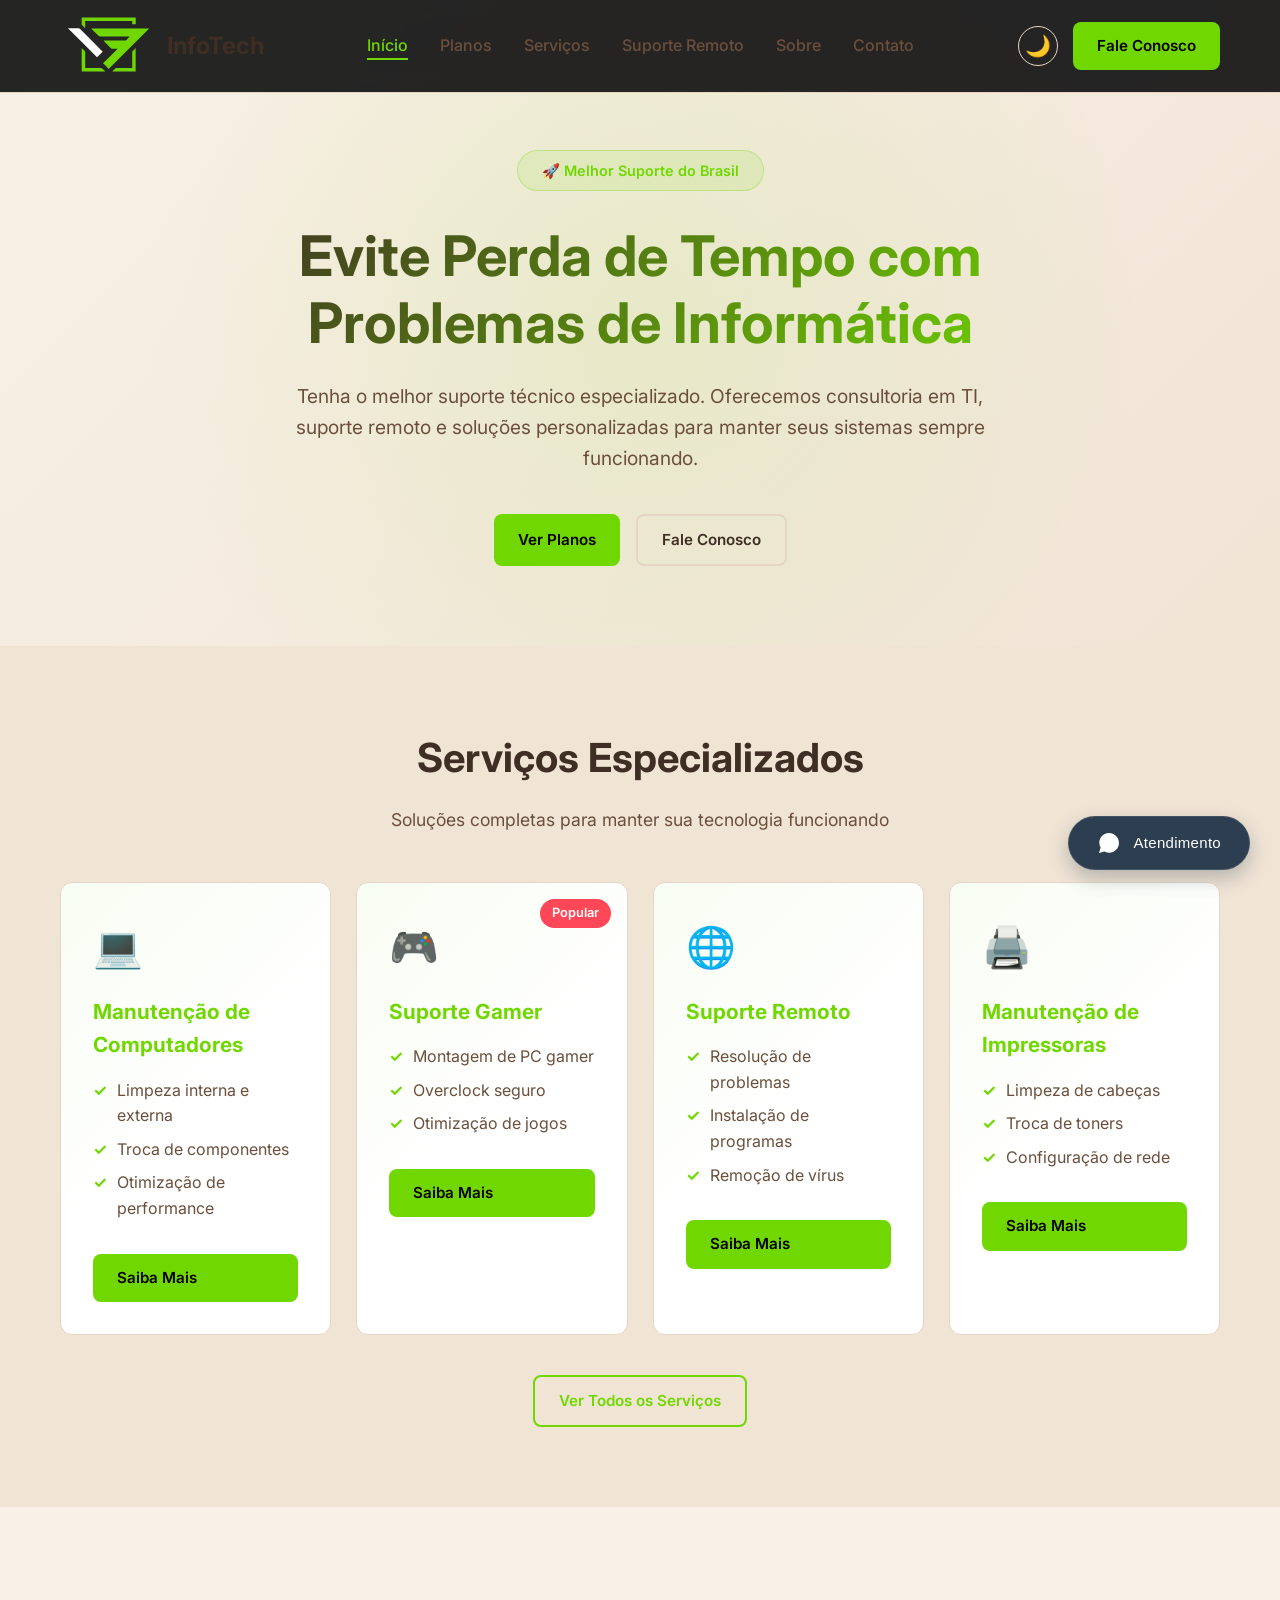
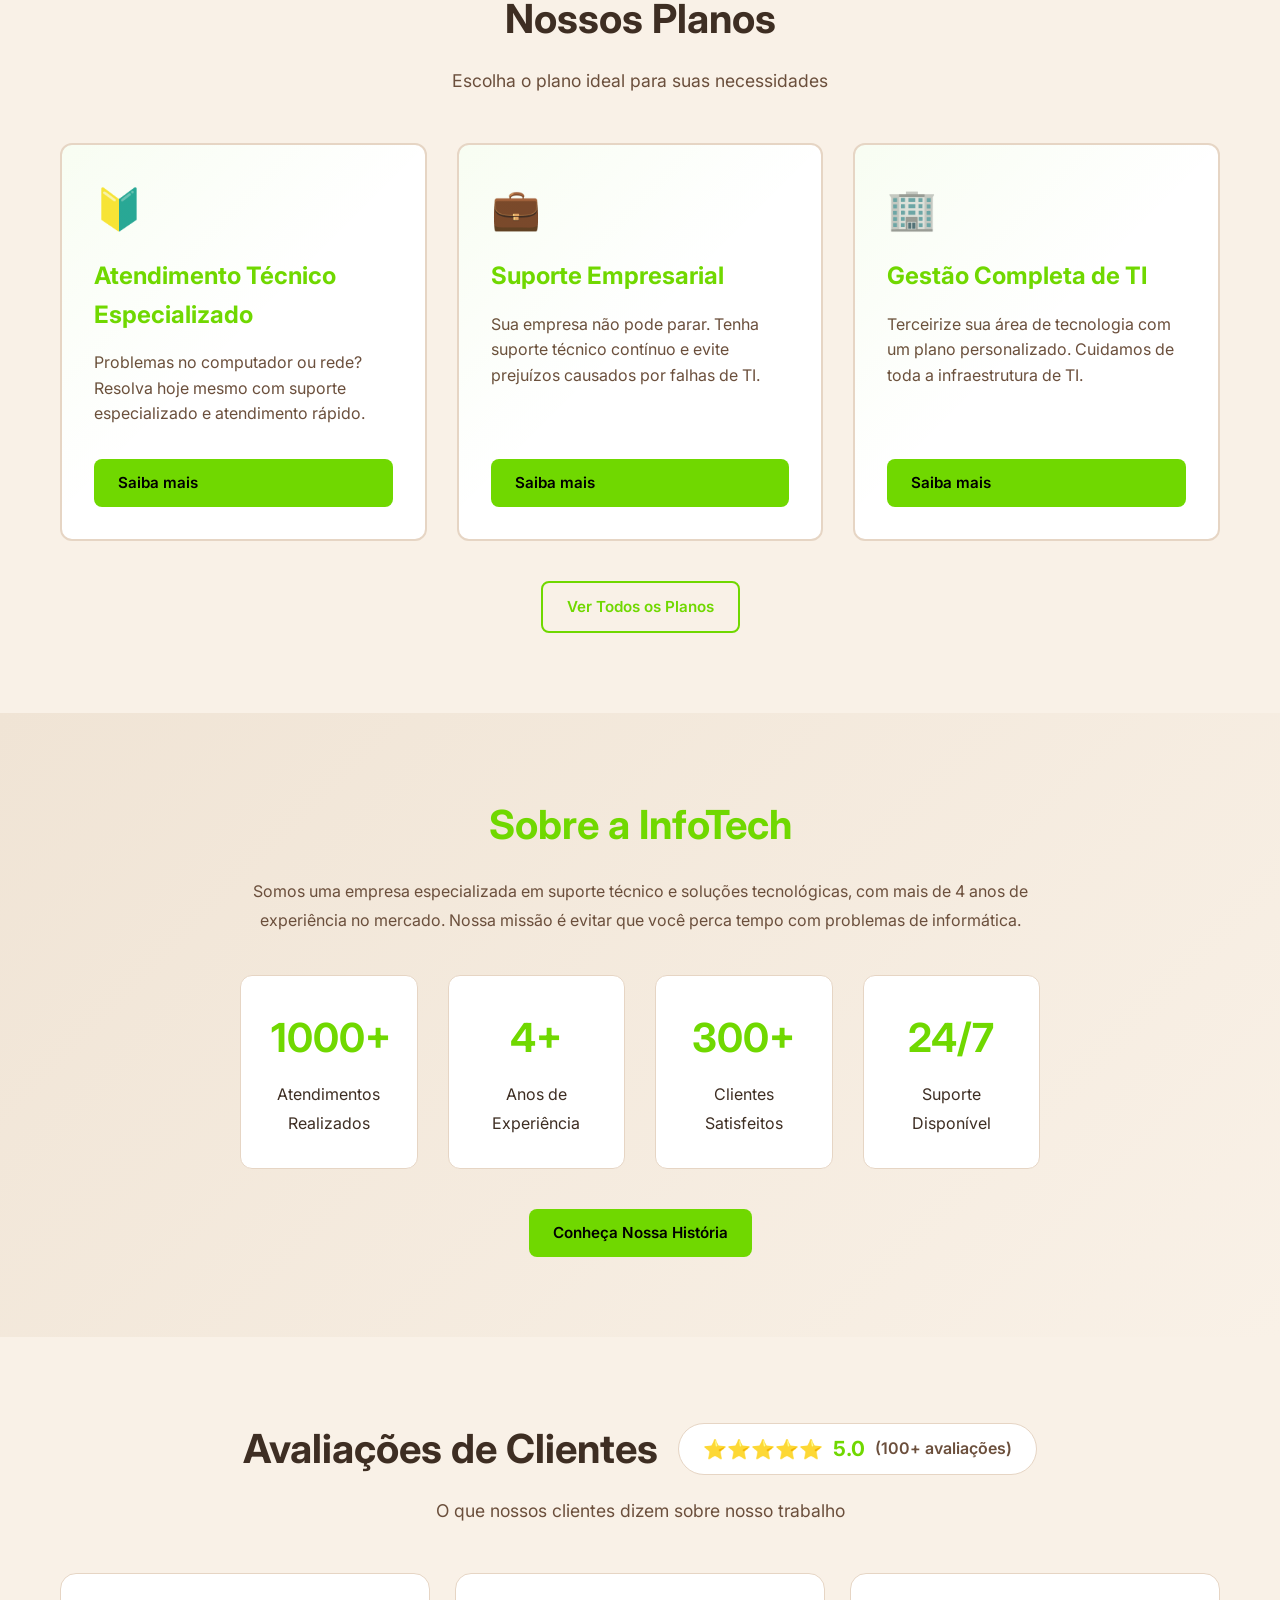
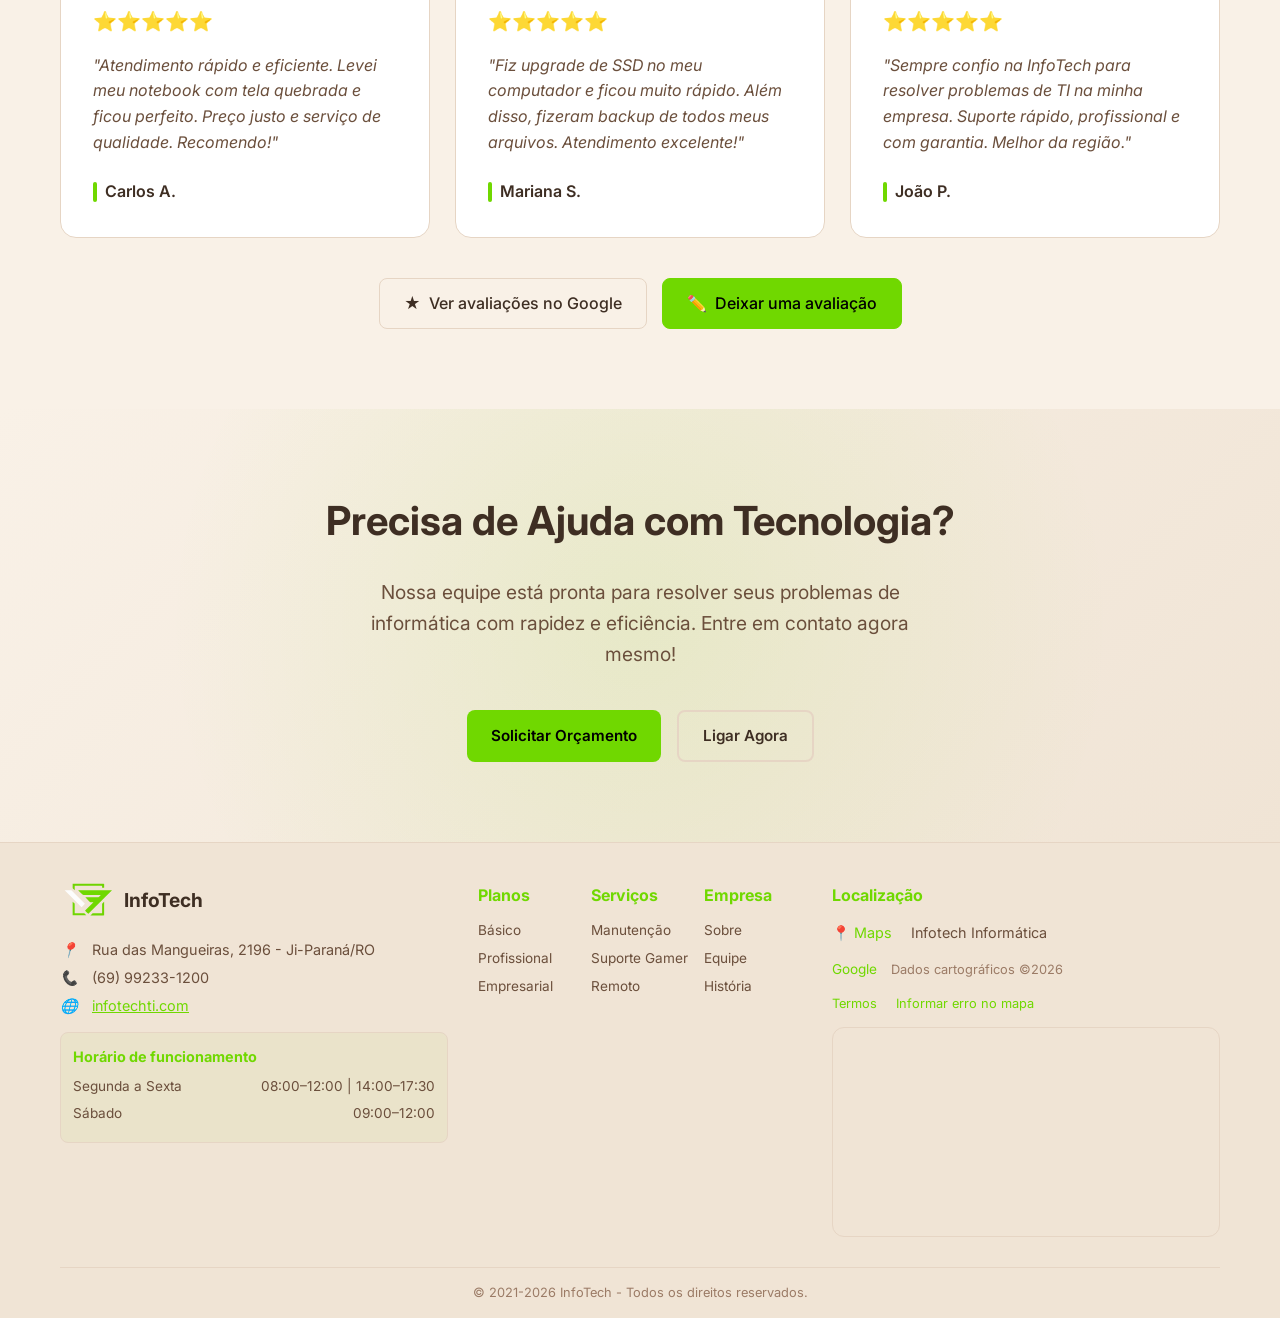
==== index.html @ ca594621 "Update index.html" ====
<!DOCTYPE html>
<html lang="pt-BR">
<head>
    <!-- Google tag (gtag.js) -->
    <script async src="https://www.googletagmanager.com/gtag/js?id=G-PBCYNCZFKP"></script>
    <script>
        window.dataLayer = window.dataLayer || [];
        function gtag(){dataLayer.push(arguments);}
        gtag('js', new Date());
        gtag('config', 'G-PBCYNCZFKP');
    </script>

    <meta charset="UTF-8">
    <meta name="viewport" content="width=device-width, initial-scale=1.0">
    <title>InfoTech - Assistência Técnica Especializada em Ji-Paraná</title>
    <meta name="description" content="InfoTech - Assistência técnica especializada em computadores e notebooks em Ji-Paraná. Formatação, upgrade de SSD, limpeza interna, reparos e muito mais. Atendimento rápido e garantia.">
    <meta name="keywords" content="assistência técnica em computadores, manutenção de notebook, formatação de computador, upgrade de SSD, assistência técnica em Ji-Paraná">
    
    <!-- Favicon -->
    <link rel="icon" type="image/x-icon" href="/favicon.ico">
    <link rel="icon" type="image/png" sizes="16x16" href="/favicon-16x16.png">
    <link rel="icon" type="image/png" sizes="32x32" href="/favicon-32x32.png">
    <link rel="apple-touch-icon" sizes="180x180" href="/apple-touch-icon.png">
    <link rel="icon" type="image/png" sizes="192x192" href="/android-chrome-192x192.png">
    <link rel="icon" type="image/png" sizes="512x512" href="/android-chrome-512x512.png">
    
    <link href="https://fonts.googleapis.com/css2?family=Inter:wght@300;400;500;600;700;800&display=swap" rel="stylesheet">
    <link rel="stylesheet" href="css/styles.css">
    
    <style>
        /* ===== ESTILOS GLOBAIS ===== */
        
        /* Hero Section */
        .hero {
            padding: 150px 0 80px;
            background: var(--gradient-bg);
            text-align: center;
        }

        .hero-badge {
            display: inline-block;
            background: rgba(112,216,0,0.1);
            color: var(--primary-green);
            padding: 0.5rem 1.5rem;
            border-radius: 50px;
            font-weight: 600;
            margin-bottom: 2rem;
            border: 1px solid rgba(112,216,0,0.3);
            animation: fadeInUp 0.8s ease forwards;
            opacity: 0;
        }

        .hero h1 {
            font-size: clamp(2.5rem, 5vw, 3.5rem);
            margin-bottom: 1.5rem;
            background: linear-gradient(135deg, var(--text-primary) 0%, var(--primary-green) 100%);
            -webkit-background-clip: text;
            -webkit-text-fill-color: transparent;
            background-clip: text;
            animation: fadeInUp 0.8s ease 0.2s forwards;
            opacity: 0;
            max-width: 900px;
            margin-left: auto;
            margin-right: auto;
        }

        .hero p {
            color: var(--text-secondary);
            font-size: 1.2rem;
            max-width: 700px;
            margin: 0 auto 2.5rem;
            animation: fadeInUp 0.8s ease 0.4s forwards;
            opacity: 0;
        }

        .hero-buttons {
            display: flex;
            gap: 1rem;
            justify-content: center;
            flex-wrap: wrap;
            animation: fadeInUp 0.8s ease 0.6s forwards;
            opacity: 0;
        }

        /* Seção Serviços */
        .services-section {
            padding: 80px 0;
            background: var(--darker-bg);
        }

        .services-grid {
            display: grid;
            grid-template-columns: repeat(4, 1fr);
            gap: 25px;
            margin-top: 40px;
        }

        .service-card {
            background: var(--card-bg);
            padding: 2rem;
            border-radius: 12px;
            border: 1px solid var(--border-color);
            transition: all 0.3s ease;
            position: relative;
            overflow: hidden;
            animation: fadeInUp 0.6s ease forwards;
            opacity: 0;
        }

        .service-card:nth-child(1) { animation-delay: 0.1s; }
        .service-card:nth-child(2) { animation-delay: 0.15s; }
        .service-card:nth-child(3) { animation-delay: 0.2s; }
        .service-card:nth-child(4) { animation-delay: 0.25s; }

        .service-card:hover {
            border-color: var(--primary-green);
            transform: translateY(-5px);
        }

        .service-card::before {
            content: '';
            position: absolute;
            top: 0;
            left: 0;
            right: 0;
            bottom: 0;
            background: linear-gradient(135deg, rgba(112,216,0,0.05) 0%, transparent 50%);
            pointer-events: none;
        }

        .service-badge {
            position: absolute;
            top: 1rem;
            right: 1rem;
            background: #ff4757;
            color: white;
            padding: 0.25rem 0.75rem;
            border-radius: 20px;
            font-size: 0.8rem;
            font-weight: 600;
            z-index: 2;
        }

        .service-icon {
            font-size: 2.5rem;
            margin-bottom: 1rem;
            display: block;
        }

        .service-card h3 {
            color: var(--primary-green);
            font-size: 1.3rem;
            margin-bottom: 1rem;
            font-weight: 700;
        }

        .service-card ul {
            list-style: none;
            margin-bottom: 2rem;
        }

        .service-card li {
            color: var(--text-secondary);
            margin-bottom: 0.5rem;
            padding-left: 1.5rem;
            position: relative;
        }

        .service-card li::before {
            content: "✓";
            color: var(--primary-green);
            position: absolute;
            left: 0;
            font-weight: bold;
        }

        .service-card .btn {
            margin-top: auto;
            width: 100%;
        }

        /* Seção Planos */
        .plans-section {
            padding: 80px 0;
            background: var(--dark-bg);
        }

        .plans-grid {
            display: grid;
            grid-template-columns: repeat(3, 1fr);
            gap: 30px;
            margin-top: 40px;
        }

        .plan-card {
            background: var(--card-bg);
            padding: 2rem;
            border-radius: 12px;
            border: 2px solid var(--border-color);
            transition: all 0.3s ease;
            position: relative;
            overflow: hidden;
            animation: fadeInUp 0.6s ease forwards;
            opacity: 0;
            height: 100%;
            display: flex;
            flex-direction: column;
        }

        .plan-card:nth-child(1) { animation-delay: 0.1s; }
        .plan-card:nth-child(2) { animation-delay: 0.2s; }
        .plan-card:nth-child(3) { animation-delay: 0.3s; }

        .plan-card:hover {
            border-color: var(--primary-green);
            transform: translateY(-8px);
            box-shadow: 0 15px 40px rgba(112,216,0,0.15);
        }

        .plan-card::before {
            content: '';
            position: absolute;
            top: 0;
            left: 0;
            right: 0;
            bottom: 0;
            background: linear-gradient(135deg, rgba(112,216,0,0.05) 0%, transparent 50%);
            pointer-events: none;
        }

        .plan-icon {
            font-size: 2.5rem;
            margin-bottom: 1rem;
        }

        .plan-card h3 {
            color: var(--primary-green);
            font-size: 1.5rem;
            margin-bottom: 1rem;
        }

        .plan-card p {
            color: var(--text-secondary);
            margin-bottom: 2rem;
            line-height: 1.6;
            flex-grow: 1;
        }

        .plan-card .btn {
            width: 100%;
        }

        /* Seção Sobre */
        .about-section {
            padding: 80px 0;
            background: linear-gradient(135deg, var(--darker-bg) 0%, var(--dark-bg) 100%);
        }

        .about-content {
            text-align: center;
            max-width: 800px;
            margin: 0 auto;
        }

        .about-content h2 {
            color: var(--primary-green);
            margin-bottom: 20px;
            animation: fadeInUp 0.6s ease forwards;
            opacity: 0;
        }

        .about-content p {
            color: var(--text-secondary);
            line-height: 1.8;
            margin-bottom: 40px;
            animation: fadeInUp 0.6s ease 0.1s forwards;
            opacity: 0;
        }

        .stats-grid {
            display: grid;
            grid-template-columns: repeat(4, 1fr);
            gap: 30px;
            margin: 40px 0;
        }

        .stat-item {
            background: var(--card-bg);
            padding: 30px;
            border-radius: 12px;
            border: 1px solid var(--border-color);
            text-align: center;
            transition: all 0.3s;
            animation: fadeInUp 0.6s ease forwards;
            opacity: 0;
        }

        .stat-item:nth-child(1) { animation-delay: 0.2s; }
        .stat-item:nth-child(2) { animation-delay: 0.25s; }
        .stat-item:nth-child(3) { animation-delay: 0.3s; }
        .stat-item:nth-child(4) { animation-delay: 0.35s; }

        .stat-item:hover {
            border-color: var(--primary-green);
            transform: translateY(-5px);
        }

        .stat-item h3 {
            color: var(--primary-green);
            font-size: 2.5rem;
            margin-bottom: 10px;
        }

        .stat-item p {
            color: var(--text-primary);
            margin: 0;
        }

        /* Seção Avaliações */
        .testimonials-section {
            padding: 80px 0;
            background: var(--dark-bg);
        }

        .testimonials-header {
            display: flex;
            align-items: center;
            justify-content: center;
            gap: 20px;
            margin-bottom: 1rem;
            flex-wrap: wrap;
        }

        .testimonials-header h2 {
            margin-bottom: 0;
        }

        .rating-badge {
            background: var(--card-bg);
            border: 1px solid var(--border-color);
            border-radius: 50px;
            padding: 0.5rem 1.5rem;
            display: inline-flex;
            align-items: center;
            gap: 10px;
            font-weight: 600;
        }

        .rating-badge .stars {
            color: #ffbb00;
            font-size: 1.2rem;
        }

        .rating-badge .score {
            color: var(--primary-green);
            font-size: 1.3rem;
            font-weight: 700;
        }

        .rating-badge .count {
            color: var(--text-secondary);
        }

        .testimonials-grid {
            display: grid;
            grid-template-columns: repeat(3, 1fr);
            gap: 25px;
            margin-top: 40px;
        }

        .testimonial-card {
            background: var(--card-bg);
            border: 1px solid var(--border-color);
            border-radius: 16px;
            padding: 2rem;
            transition: all 0.3s ease;
        }

        .testimonial-card:hover {
            border-color: var(--primary-green);
            transform: translateY(-5px);
        }

        .testimonial-stars {
            color: #ffbb00;
            font-size: 1.2rem;
            margin-bottom: 1rem;
        }

        .testimonial-text {
            color: var(--text-secondary);
            line-height: 1.6;
            margin-bottom: 1.5rem;
            font-style: italic;
        }

        .testimonial-author {
            color: var(--text-primary);
            font-weight: 600;
            display: flex;
            align-items: center;
            gap: 8px;
        }

        .testimonial-author::before {
            content: '';
            width: 4px;
            height: 20px;
            background: var(--primary-green);
            border-radius: 2px;
        }

        .review-buttons {
            display: flex;
            gap: 15px;
            justify-content: center;
            flex-wrap: wrap;
            margin-top: 40px;
        }

        .btn-review {
            background: transparent;
            color: var(--text-primary);
            border: 1px solid var(--border-color);
            padding: 0.75rem 1.5rem;
            border-radius: 8px;
            text-decoration: none;
            font-weight: 500;
            display: inline-flex;
            align-items: center;
            gap: 8px;
            transition: all 0.3s ease;
        }

        .btn-review:hover {
            border-color: var(--primary-green);
            color: var(--primary-green);
            transform: translateY(-2px);
        }

        .btn-review-primary {
            background: var(--primary-green);
            color: #000;
            border: 1px solid var(--primary-green);
        }

        .btn-review-primary:hover {
            background: #6BC91A;
            transform: translateY(-2px);
            box-shadow: 0 8px 25px rgba(112,216,0,0.3);
            color: #000;
        }

        /* Seção CTA */
        .cta-section {
            padding: 80px 0;
            background: var(--gradient-bg);
            position: relative;
            text-align: center;
        }

        .cta-section::before {
            content: '';
            position: absolute;
            top: 0;
            left: 0;
            right: 0;
            bottom: 0;
            background: radial-gradient(circle at 50% 50%, rgba(112,216,0,0.1) 0%, transparent 70%);
        }

        .cta-content {
            position: relative;
            z-index: 2;
            max-width: 700px;
            margin: 0 auto;
        }

        .cta-content h2 {
            font-size: 2.5rem;
            margin-bottom: 1.5rem;
            color: var(--text-primary);
            animation: fadeInUp 0.6s ease forwards;
            opacity: 0;
        }

        .cta-content p {
            color: var(--text-secondary);
            margin-bottom: 2.5rem;
            font-size: 1.2rem;
            animation: fadeInUp 0.6s ease 0.1s forwards;
            opacity: 0;
        }

        .cta-buttons {
            display: flex;
            gap: 1rem;
            justify-content: center;
            flex-wrap: wrap;
            animation: fadeInUp 0.6s ease 0.2s forwards;
            opacity: 0;
        }

        /* Botões */
        .btn {
            display: inline-flex;
            align-items: center;
            gap: 0.5rem;
            padding: 0.75rem 1.5rem;
            border-radius: 8px;
            text-decoration: none;
            font-weight: 600;
            transition: all 0.3s ease;
            border: none;
            cursor: pointer;
            font-size: 0.95rem;
        }

        .btn-primary {
            background: var(--primary-green);
            color: #000;
        }

        .btn-primary:hover {
            background: #6BC91A;
            transform: translateY(-2px);
            box-shadow: 0 8px 25px rgba(112,216,0,0.3);
        }

        .btn-secondary {
            background: transparent;
            color: var(--text-primary);
            border: 2px solid var(--border-color);
        }

        .btn-secondary:hover {
            border-color: var(--primary-green);
            color: var(--primary-green);
        }

        .btn-outline {
            background: transparent;
            color: var(--primary-green);
            border: 2px solid var(--primary-green);
        }

        .btn-outline:hover {
            background: var(--primary-green);
            color: #000;
        }

        /* Footer */
        .footer {
            background: var(--footer-bg);
            padding: 60px 0 20px;
            border-top: 1px solid var(--border-color);
        }

        .footer-content {
            display: grid;
            grid-template-columns: 1.5fr 1fr 1.5fr;
            gap: 40px;
            margin-bottom: 40px;
        }

        .footer-info h4 {
            color: var(--primary-green);
            margin-bottom: 20px;
            font-size: 1.2rem;
        }

        .footer-info p {
            color: var(--text-secondary);
            margin-bottom: 10px;
            line-height: 1.6;
        }

        .footer-info i {
            margin-right: 10px;
            color: var(--primary-green);
        }

        .business-hours {
            background: rgba(112,216,0,0.05);
            padding: 15px;
            border-radius: 12px;
            border: 1px solid var(--border-color);
            margin-top: 20px;
        }

        .business-hours h5 {
            color: var(--primary-green);
            margin-bottom: 10px;
            font-size: 1rem;
        }

        .hours-item {
            display: flex;
            justify-content: space-between;
            color: var(--text-secondary);
            font-size: 0.9rem;
            margin-bottom: 5px;
        }

        .map-container {
            margin-top: 20px;
            border-radius: 12px;
            overflow: hidden;
            border: 1px solid var(--border-color);
        }

        .map-container iframe {
            width: 100%;
            height: 200px;
            border: 0;
        }

        .footer-links {
            display: grid;
            grid-template-columns: repeat(2, 1fr);
            gap: 20px;
        }

        .footer-column h4 {
            color: var(--primary-green);
            margin-bottom: 20px;
            font-size: 1.1rem;
        }

        .footer-column ul {
            list-style: none;
        }

        .footer-column li {
            margin-bottom: 10px;
        }

        .footer-column a {
            color: var(--text-secondary);
            text-decoration: none;
            transition: color 0.3s;
        }

        .footer-column a:hover {
            color: var(--primary-green);
        }

        .footer-bottom {
            text-align: center;
            padding-top: 30px;
            border-top: 1px solid var(--border-color);
            color: var(--text-muted);
            font-size: 0.9rem;
        }

        /* Animações */
        @keyframes fadeInUp {
            from {
                opacity: 0;
                transform: translateY(30px);
            }
            to {
                opacity: 1;
                transform: translateY(0);
            }
        }

        /* Responsividade */
        @media (max-width: 968px) {
            .services-grid {
                grid-template-columns: repeat(2, 1fr);
            }
            
            .plans-grid {
                grid-template-columns: repeat(2, 1fr);
            }
            
            .testimonials-grid {
                grid-template-columns: repeat(2, 1fr);
            }
            
            .footer-content {
                grid-template-columns: 1fr;
                gap: 30px;
            }
        }

        @media (max-width: 768px) {
            .hero {
                padding: 120px 0 60px;
            }

            .hero h1 {
                font-size: 2.2rem;
            }

            .services-grid,
            .plans-grid,
            .testimonials-grid {
                grid-template-columns: 1fr;
            }
            
            .stats-grid {
                grid-template-columns: repeat(2, 1fr);
            }

            .cta-content h2 {
                font-size: 2rem;
            }

            .cta-buttons {
                flex-direction: column;
                align-items: center;
            }

            .cta-buttons .btn {
                width: 100%;
                max-width: 300px;
            }

            .review-buttons {
                flex-direction: column;
                align-items: center;
            }

            .btn-review {
                width: 100%;
                max-width: 300px;
                justify-content: center;
            }

            .testimonials-header {
                flex-direction: column;
                text-align: center;
            }
        }

        @media (max-width: 480px) {
            .hero h1 {
                font-size: 1.8rem;
            }

            .stats-grid {
                grid-template-columns: 1fr;
            }
        }
    </style>
</head>
<body>
    <!-- Header -->
    <header class="header">
        <nav class="navbar">
            <div class="container">
                <div class="logo">
                    <a href="index.html">
                        <svg xmlns="http://www.w3.org/2000/svg" viewBox="0 0 495 307">
                            <path fill="#70D800" d="M222.745285,239.754761 C246.537872,216.038010 270.079498,192.571945 293.621124,169.105896 C293.421875,168.717636 293.222626,168.329376 293.023376,167.941116 C284.604736,167.941116 276.183289,168.057663 267.769531,167.854858 C265.795441,167.807281 263.285004,167.251068 261.974579,165.960739 C249.271790,153.452545 236.770050,140.740097 224.224396,128.072617 C223.805557,127.649712 223.529282,127.085609 222.575073,125.698280 C225.200150,125.698280 226.938568,125.698280 228.677002,125.698280 C263.002350,125.698357 297.328217,125.776215 331.652100,125.552551 C334.432434,125.534431 337.732452,124.063713 339.869354,122.207161 C345.571930,117.252769 350.771851,111.719826 356.171539,106.416824 C355.959534,105.989998 355.747528,105.563179 355.535522,105.136353 C353.787567,105.136353 352.039581,105.136353 350.291595,105.136353 C302.302765,105.136360 254.313843,105.101982 206.325241,105.205635 C202.724503,105.213409 200.096313,104.278511 197.523666,101.681541 C185.107071,89.147591 172.499832,76.802490 159.012894,63.452721 C259.357056,63.452721 358.293274,63.452721 456.393646,63.452721 C387.390411,132.292953 317.910614,201.608643 248.779785,270.576172 C240.184494,262.019440 230.456482,252.335052 220.455856,242.379318 C220.817825,241.957809 221.656067,240.981628 222.745285,239.754761 Z"/>
                            <path fill="#FDFDFD" d="M130.154877,93.845566 C159.887604,123.726234 189.369247,153.357986 218.434036,182.570740 C208.674072,192.375626 198.863022,202.231827 189.483292,211.654724 C140.371140,162.594177 90.702187,112.977386 40.639870,62.967648 C43.530575,62.967648 46.271526,62.967667 49.012474,62.967644 C64.507103,62.967514 80.003265,62.862083 95.494614,63.087418 C97.671600,63.119083 100.334152,64.241531 101.905914,65.757172 C111.378670,74.891678 120.598999,84.287964 130.154877,93.845566 Z"/>
                            <path fill="#6FD401" d="M128.945892,58.444138 C128.946121,59.977589 128.946121,61.082783 128.946121,63.141567 C122.710358,57.057999 117.160370,51.687561 111.692055,46.235203 C111.187492,45.732128 111.009048,44.707996 111.006310,43.924664 C110.964531,31.952517 110.977226,19.980181 110.977226,7.517497 C113.155807,7.419791 114.932854,7.270594 116.709915,7.270365 C205.036148,7.258996 293.362427,7.299698 381.688416,7.154734 C386.563965,7.146732 387.960419,8.542521 387.744537,13.316285 C387.368500,21.631964 387.526855,29.979160 387.695557,38.308399 C387.760590,41.518925 386.778961,42.833031 383.437988,42.656193 C379.130524,42.428192 374.801880,42.600662 369.529968,42.600662 C369.529968,38.201607 369.346680,34.114761 369.585327,30.052706 C369.793457,26.509773 368.830505,25.052996 364.915039,25.058144 C287.588043,25.159840 210.260910,25.133030 132.933792,25.144915 C131.800659,25.145090 130.667557,25.304541 128.945648,25.433884 C128.945648,36.462723 128.945648,47.239300 128.945892,58.444138 Z"/>
                            <path fill="#6FD401" d="M381.840363,284.091797 C343.763153,284.091766 306.164185,284.091766 268.565186,284.091766 C268.341461,283.733246 268.117706,283.374756 267.893951,283.016235 C273.370117,277.604309 278.732269,272.067047 284.422394,266.890259 C285.510010,265.900757 287.890289,266.140625 289.674774,266.137451 C313.997772,266.094482 338.320862,266.108521 362.643951,266.108551 C364.617828,266.108551 366.591705,266.108582 369.139618,266.108582 C369.285767,263.827606 369.512573,261.919586 369.514465,260.011353 C369.538452,235.521713 369.598755,211.031601 369.458771,186.542725 C369.436951,182.732498 370.530487,179.952499 373.325317,177.360962 C377.823456,173.190018 381.978821,168.649399 387.143768,163.383209 C387.143768,204.225449 387.143768,243.813232 387.143768,283.841370 C385.526123,283.925354 383.922363,284.008606 381.840363,284.091797 Z"/>
                            <path fill="#70D601" d="M110.963837,179.010071 C110.963821,174.022583 110.963821,169.532761 110.963821,163.385651 C115.888924,168.283279 119.690781,172.538086 123.994522,176.203598 C127.905197,179.534332 129.113144,183.278595 129.056808,188.364395 C128.792969,212.186005 128.939636,236.012146 128.939651,259.836670 C128.939667,261.650757 128.939651,263.464844 128.939651,266.114624 C131.194458,266.114624 133.108521,266.114624 135.022583,266.114624 C159.680130,266.114685 184.338043,266.177765 208.994843,266.042603 C212.447266,266.023682 214.905930,267.011505 217.290237,269.495850 C221.649994,274.038574 226.364777,278.240601 230.931503,282.584686 C230.710999,282.944305 230.490494,283.303894 230.269974,283.663513 C190.783432,283.663513 151.296875,283.663513 110.963860,283.663513 C110.963860,248.981216 110.963860,214.244476 110.963837,179.010071 Z"/>
                        </svg>
                        <span>InfoTech</span>
                    </a>
                </div>

                <ul class="nav-menu">
                    <li><a href="index.html" class="nav-link active">Início</a></li>
                    <li><a href="planos.html" class="nav-link">Planos</a></li>
                    <li><a href="servicos.html" class="nav-link">Serviços</a></li>
                    <li><a href="suporte.html" class="nav-link">Suporte Remoto</a></li>
                    <li><a href="sobre.html" class="nav-link">Sobre</a></li>
                    <li><a href="#contato" class="nav-link">Contato</a></li>
                </ul>

                <div style="display: flex; align-items: center; gap: 15px;">
                    <button class="theme-toggle" aria-label="Alternar modo claro/escuro">
                        <span class="icon">☀️</span>
                    </button>
                    <a href="https://wa.me/5569992331200?text=Olá,%20gostaria%20de%20falar%20com%20a%20Infotech" target="_blank" class="btn btn-primary">Fale Conosco</a>
                </div>

                <div class="hamburger">
                    <span></span>
                    <span></span>
                    <span></span>
                </div>
            </div>
        </nav>
    </header>

    <!-- Hero Section -->
    <section class="hero">
        <div class="container">
            <div class="hero-badge">🚀 Melhor Suporte do Brasil</div>
            <h1>Evite Perda de Tempo com Problemas de Informática</h1>
            <p>Tenha o melhor suporte técnico especializado. Oferecemos consultoria em TI, suporte remoto e soluções personalizadas para manter seus sistemas sempre funcionando.</p>
            <div class="hero-buttons">
                <a href="planos.html" class="btn btn-primary">Ver Planos</a>
                <a href="https://wa.me/5569992331200?text=Olá,%20gostaria%20de%20falar%20com%20a%20Infotech" target="_blank" class="btn btn-secondary">Fale Conosco</a>
            </div>
        </div>
    </section>

    <!-- Serviços Especializados -->
    <section class="services-section">
        <div class="container">
            <h2>Serviços Especializados</h2>
            <p class="section-subtitle">Soluções completas para manter sua tecnologia funcionando</p>
            
            <div class="services-grid">
                <!-- Manutenção de Computadores -->
                <div class="service-card">
                    <div class="service-icon">💻</div>
                    <h3>Manutenção de Computadores</h3>
                    <ul>
                        <li>Limpeza interna e externa</li>
                        <li>Troca de componentes</li>
                        <li>Otimização de performance</li>
                    </ul>
                    <a href="servicos.html" class="btn btn-primary">Saiba Mais</a>
                </div>
                
                <!-- Suporte Gamer -->
                <div class="service-card">
                    <div class="service-badge">Popular</div>
                    <div class="service-icon">🎮</div>
                    <h3>Suporte Gamer</h3>
                    <ul>
                        <li>Montagem de PC gamer</li>
                        <li>Overclock seguro</li>
                        <li>Otimização de jogos</li>
                    </ul>
                    <a href="servicos.html" class="btn btn-primary">Saiba Mais</a>
                </div>
                
                <!-- Suporte Remoto -->
                <div class="service-card">
                    <div class="service-icon">🌐</div>
                    <h3>Suporte Remoto</h3>
                    <ul>
                        <li>Resolução de problemas</li>
                        <li>Instalação de programas</li>
                        <li>Remoção de vírus</li>
                    </ul>
                    <a href="servicos.html" class="btn btn-primary">Saiba Mais</a>
                </div>

                <!-- Manutenção de Impressoras -->
                <div class="service-card">
                    <div class="service-icon">🖨️</div>
                    <h3>Manutenção de Impressoras</h3>
                    <ul>
                        <li>Limpeza de cabeças</li>
                        <li>Troca de toners</li>
                        <li>Configuração de rede</li>
                    </ul>
                    <a href="servicos.html" class="btn btn-primary">Saiba Mais</a>
                </div>
            </div>
            
            <div style="text-align: center; margin-top: 40px;">
                <a href="servicos.html" class="btn btn-outline">Ver Todos os Serviços</a>
            </div>
        </div>
    </section>

    <!-- Planos Section -->
    <section class="plans-section">
        <div class="container">
            <h2>Nossos Planos</h2>
            <p class="section-subtitle">Escolha o plano ideal para suas necessidades</p>
            
            <div class="plans-grid">
                <div class="plan-card">
                    <div class="plan-icon">🔰</div>
                    <h3>Atendimento Técnico Especializado</h3>
                    <p>Problemas no computador ou rede? Resolva hoje mesmo com suporte especializado e atendimento rápido.</p>
                    <a href="planos.html" class="btn btn-primary">Saiba mais</a>
                </div>

                <div class="plan-card">
                    <div class="plan-icon">💼</div>
                    <h3>Suporte Empresarial</h3>
                    <p>Sua empresa não pode parar. Tenha suporte técnico contínuo e evite prejuízos causados por falhas de TI.</p>
                    <a href="planos.html" class="btn btn-primary">Saiba mais</a>
                </div>

                <div class="plan-card">
                    <div class="plan-icon">🏢</div>
                    <h3>Gestão Completa de TI</h3>
                    <p>Terceirize sua área de tecnologia com um plano personalizado. Cuidamos de toda a infraestrutura de TI.</p>
                    <a href="planos.html" class="btn btn-primary">Saiba mais</a>
                </div>
            </div>
            
            <div style="text-align: center; margin-top: 40px;">
                <a href="planos.html" class="btn btn-outline">Ver Todos os Planos</a>
            </div>
        </div>
    </section>

    <!-- About Section -->
    <section class="about-section">
        <div class="container">
            <div class="about-content">
                <h2>Sobre a InfoTech</h2>
                <p>Somos uma empresa especializada em suporte técnico e soluções tecnológicas, com mais de 4 anos de experiência no mercado. Nossa missão é evitar que você perca tempo com problemas de informática.</p>
                
                <div class="stats-grid">
                    <div class="stat-item">
                        <h3>1000+</h3>
                        <p>Atendimentos Realizados</p>
                    </div>
                    <div class="stat-item">
                        <h3>4+</h3>
                        <p>Anos de Experiência</p>
                    </div>
                    <div class="stat-item">
                        <h3>300+</h3>
                        <p>Clientes Satisfeitos</p>
                    </div>
                    <div class="stat-item">
                        <h3>24/7</h3>
                        <p>Suporte Disponível</p>
                    </div>
                </div>
                
                <a href="sobre.html" class="btn btn-primary">Conheça Nossa História</a>
            </div>
        </div>
    </section>

    <!-- Avaliações de Clientes -->
    <section class="testimonials-section">
        <div class="container">
            <div class="testimonials-header">
                <h2>Avaliações de Clientes</h2>
                <div class="rating-badge">
                    <span class="stars">⭐⭐⭐⭐⭐</span>
                    <span class="score">5.0</span>
                    <span class="count">(100+ avaliações)</span>
                </div>
            </div>
            <p class="section-subtitle">O que nossos clientes dizem sobre nosso trabalho</p>
            
            <div class="testimonials-grid">
                <div class="testimonial-card">
                    <div class="testimonial-stars">⭐⭐⭐⭐⭐</div>
                    <div class="testimonial-text">"Atendimento rápido e eficiente. Levei meu notebook com tela quebrada e ficou perfeito. Preço justo e serviço de qualidade. Recomendo!"</div>
                    <div class="testimonial-author">Carlos A.</div>
                </div>
                
                <div class="testimonial-card">
                    <div class="testimonial-stars">⭐⭐⭐⭐⭐</div>
                    <div class="testimonial-text">"Fiz upgrade de SSD no meu computador e ficou muito rápido. Além disso, fizeram backup de todos meus arquivos. Atendimento excelente!"</div>
                    <div class="testimonial-author">Mariana S.</div>
                </div>
                
                <div class="testimonial-card">
                    <div class="testimonial-stars">⭐⭐⭐⭐⭐</div>
                    <div class="testimonial-text">"Sempre confio na InfoTech para resolver problemas de TI na minha empresa. Suporte rápido, profissional e com garantia. Melhor da região."</div>
                    <div class="testimonial-author">João P.</div>
                </div>
            </div>
            
            <!-- Botões de avaliação - com links corrigidos -->
            <div class="review-buttons">
                <a href="https://search.google.com/local/reviews?placeid=CHIJL12P3RX9z5QRYpVHwO5ZOfw" target="_blank" class="btn-review">
                    <span>★</span> Ver avaliações no Google
                </a>
                <a href="https://search.google.com/local/writereview?placeid=CHIJL12P3RX9z5QRYpVHwO5ZOfw" target="_blank" class="btn-review btn-review-primary">
                    <span>✏️</span> Deixar uma avaliação
                </a>
            </div>
        </div>
    </section>

    <!-- CTA Section -->
    <section id="contato" class="cta-section">
        <div class="container">
            <div class="cta-content">
                <h2>Precisa de Ajuda com Tecnologia?</h2>
                <p>Nossa equipe está pronta para resolver seus problemas de informática com rapidez e eficiência. Entre em contato agora mesmo!</p>
                <div class="cta-buttons">
                    <a href="https://wa.me/5569992331200?text=Olá,%20gostaria%20de%20solicitar%20um%20orçamento" target="_blank" class="btn btn-primary">Solicitar Orçamento</a>
                    <a href="tel:+5569992331200" class="btn btn-secondary">Ligar Agora</a>
                </div>
            </div>
        </div>
    </section>

   <!-- FOOTER COMPACTO - COM HORÁRIO DESTACADO E LINKS VERDES -->
<footer class="footer" style="padding: 40px 0 15px;">
    <div class="container">
        <div class="footer-content" style="grid-template-columns: 1.2fr 1fr 1.2fr; gap: 30px; margin-bottom: 30px;">
            <!-- Coluna 1: Informações da Empresa -->
            <div class="footer-info">
                <div class="logo" style="margin-bottom: 15px;">
                    <a href="index.html" style="display: flex; align-items: center; gap: 8px; text-decoration: none;">
                        <svg xmlns="http://www.w3.org/2000/svg" viewBox="0 0 495 307" style="height: 35px; width: auto;">
                            <path fill="#70D800" d="M222.745285,239.754761 C246.537872,216.038010 270.079498,192.571945 293.621124,169.105896 C293.421875,168.717636 293.222626,168.329376 293.023376,167.941116 C284.604736,167.941116 276.183289,168.057663 267.769531,167.854858 C265.795441,167.807281 263.285004,167.251068 261.974579,165.960739 C249.271790,153.452545 236.770050,140.740097 224.224396,128.072617 C223.805557,127.649712 223.529282,127.085609 222.575073,125.698280 C225.200150,125.698280 226.938568,125.698280 228.677002,125.698280 C263.002350,125.698357 297.328217,125.776215 331.652100,125.552551 C334.432434,125.534431 337.732452,124.063713 339.869354,122.207161 C345.571930,117.252769 350.771851,111.719826 356.171539,106.416824 C355.959534,105.989998 355.747528,105.563179 355.535522,105.136353 C353.787567,105.136353 352.039581,105.136353 350.291595,105.136353 C302.302765,105.136360 254.313843,105.101982 206.325241,105.205635 C202.724503,105.213409 200.096313,104.278511 197.523666,101.681541 C185.107071,89.147591 172.499832,76.802490 159.012894,63.452721 C259.357056,63.452721 358.293274,63.452721 456.393646,63.452721 C387.390411,132.292953 317.910614,201.608643 248.779785,270.576172 C240.184494,262.019440 230.456482,252.335052 220.455856,242.379318 C220.817825,241.957809 221.656067,240.981628 222.745285,239.754761 Z"/>
                            <path fill="#FDFDFD" d="M130.154877,93.845566 C159.887604,123.726234 189.369247,153.357986 218.434036,182.570740 C208.674072,192.375626 198.863022,202.231827 189.483292,211.654724 C140.371140,162.594177 90.702187,112.977386 40.639870,62.967648 C43.530575,62.967648 46.271526,62.967667 49.012474,62.967644 C64.507103,62.967514 80.003265,62.862083 95.494614,63.087418 C97.671600,63.119083 100.334152,64.241531 101.905914,65.757172 C111.378670,74.891678 120.598999,84.287964 130.154877,93.845566 Z"/>
                            <path fill="#6FD401" d="M128.945892,58.444138 C128.946121,59.977589 128.946121,61.082783 128.946121,63.141567 C122.710358,57.057999 117.160370,51.687561 111.692055,46.235203 C111.187492,45.732128 111.009048,44.707996 111.006310,43.924664 C110.964531,31.952517 110.977226,19.980181 110.977226,7.517497 C113.155807,7.419791 114.932854,7.270594 116.709915,7.270365 C205.036148,7.258996 293.362427,7.299698 381.688416,7.154734 C386.563965,7.146732 387.960419,8.542521 387.744537,13.316285 C387.368500,21.631964 387.526855,29.979160 387.695557,38.308399 C387.760590,41.518925 386.778961,42.833031 383.437988,42.656193 C379.130524,42.428192 374.801880,42.600662 369.529968,42.600662 C369.529968,38.201607 369.346680,34.114761 369.585327,30.052706 C369.793457,26.509773 368.830505,25.052996 364.915039,25.058144 C287.588043,25.159840 210.260910,25.133030 132.933792,25.144915 C131.800659,25.145090 130.667557,25.304541 128.945648,25.433884 C128.945648,36.462723 128.945648,47.239300 128.945892,58.444138 Z"/>
                            <path fill="#6FD401" d="M381.840363,284.091797 C343.763153,284.091766 306.164185,284.091766 268.565186,284.091766 C268.341461,283.733246 268.117706,283.374756 267.893951,283.016235 C273.370117,277.604309 278.732269,272.067047 284.422394,266.890259 C285.510010,265.900757 287.890289,266.140625 289.674774,266.137451 C313.997772,266.094482 338.320862,266.108521 362.643951,266.108551 C364.617828,266.108551 366.591705,266.108582 369.139618,266.108582 C369.285767,263.827606 369.512573,261.919586 369.514465,260.011353 C369.538452,235.521713 369.598755,211.031601 369.458771,186.542725 C369.436951,182.732498 370.530487,179.952499 373.325317,177.360962 C377.823456,173.190018 381.978821,168.649399 387.143768,163.383209 C387.143768,204.225449 387.143768,243.813232 387.143768,283.841370 C385.526123,283.925354 383.922363,284.008606 381.840363,284.091797 Z"/>
                            <path fill="#70D601" d="M110.963837,179.010071 C110.963821,174.022583 110.963821,169.532761 110.963821,163.385651 C115.888924,168.283279 119.690781,172.538086 123.994522,176.203598 C127.905197,179.534332 129.113144,183.278595 129.056808,188.364395 C128.792969,212.186005 128.939636,236.012146 128.939651,259.836670 C128.939667,261.650757 128.939651,263.464844 128.939651,266.114624 C131.194458,266.114624 133.108521,266.114624 135.022583,266.114624 C159.680130,266.114685 184.338043,266.177765 208.994843,266.042603 C212.447266,266.023682 214.905930,267.011505 217.290237,269.495850 C221.649994,274.038574 226.364777,278.240601 230.931503,282.584686 C230.710999,282.944305 230.490494,283.303894 230.269974,283.663513 C190.783432,283.663513 151.296875,283.663513 110.963860,283.663513 C110.963860,248.981216 110.963860,214.244476 110.963837,179.010071 Z"/>
                        </svg>
                        <span style="color: var(--text-primary); font-size: 1.2rem; font-weight: 700;">InfoTech</span>
                    </a>
                </div>
                
                <p style="margin-bottom: 5px; font-size: 0.9rem;"><i>📍</i> Rua das Mangueiras, 2196 - Ji-Paraná/RO</p>
                <p style="margin-bottom: 5px; font-size: 0.9rem;"><i>📞</i> (69) 99233-1200</p>
                <p style="margin-bottom: 5px; font-size: 0.9rem;"><i>🌐</i> <a href="https://infotechti.com" target="_blank" style="color: var(--primary-green);">infotechti.com</a></p>
                
                <!-- HORÁRIO DESTACADO IGUAL AO INDEX (com fundo verde fraco) -->
                <div class="business-hours" style="background: rgba(112,216,0,0.05); padding: 12px; border-radius: 8px; border: 1px solid var(--border-color); margin-top: 15px;">
                    <h5 style="color: var(--primary-green); font-size: 0.9rem; margin-bottom: 8px;">Horário de funcionamento</h5>
                    <div class="hours-item" style="display: flex; justify-content: space-between; color: var(--text-secondary); font-size: 0.85rem; margin-bottom: 5px;">
                        <span>Segunda a Sexta</span>
                        <span>08:00–12:00 | 14:00–17:30</span>
                    </div>
                    <div class="hours-item" style="display: flex; justify-content: space-between; color: var(--text-secondary); font-size: 0.85rem;">
                        <span>Sábado</span>
                        <span>09:00–12:00</span>
                    </div>
                </div>
            </div>

            <!-- Coluna 2: Links Rápidos -->
            <div class="footer-links" style="grid-template-columns: repeat(3, 1fr); gap: 15px;">
                <div class="footer-column">
                    <h4 style="color: var(--primary-green); font-size: 1rem; margin-bottom: 12px;">Planos</h4>
                    <ul style="font-size: 0.85rem;">
                        <li style="margin-bottom: 6px;"><a href="planos.html#basico" style="color: var(--text-secondary); text-decoration: none;">Básico</a></li>
                        <li style="margin-bottom: 6px;"><a href="planos.html#profissional" style="color: var(--text-secondary); text-decoration: none;">Profissional</a></li>
                        <li style="margin-bottom: 6px;"><a href="planos.html#empresarial" style="color: var(--text-secondary); text-decoration: none;">Empresarial</a></li>
                    </ul>
                </div>
                <div class="footer-column">
                    <h4 style="color: var(--primary-green); font-size: 1rem; margin-bottom: 12px;">Serviços</h4>
                    <ul style="font-size: 0.85rem;">
                        <li style="margin-bottom: 6px;"><a href="servicos.html" style="color: var(--text-secondary); text-decoration: none;">Manutenção</a></li>
                        <li style="margin-bottom: 6px;"><a href="servicos.html" style="color: var(--text-secondary); text-decoration: none;">Suporte Gamer</a></li>
                        <li style="margin-bottom: 6px;"><a href="servicos.html" style="color: var(--text-secondary); text-decoration: none;">Remoto</a></li>
                    </ul>
                </div>
                <div class="footer-column">
                    <h4 style="color: var(--primary-green); font-size: 1rem; margin-bottom: 12px;">Empresa</h4>
                    <ul style="font-size: 0.85rem;">
                        <li style="margin-bottom: 6px;"><a href="sobre.html" style="color: var(--text-secondary); text-decoration: none;">Sobre</a></li>
                        <li style="margin-bottom: 6px;"><a href="sobre.html#equipe" style="color: var(--text-secondary); text-decoration: none;">Equipe</a></li>
                        <li style="margin-bottom: 6px;"><a href="sobre.html#historia" style="color: var(--text-secondary); text-decoration: none;">História</a></li>
                    </ul>
                </div>
            </div>

            <!-- Coluna 3: Localização COM LINKS VERDES -->
            <div class="footer-info">
                <h4 style="color: var(--primary-green); font-size: 1rem; margin-bottom: 12px;">Localização</h4>
                
                <!-- Links de localização em verde -->
                <div style="margin-bottom: 10px;">
                    <a href="https://maps.app.goo.gl/YR4enmhAQEX1EMp2A" target="_blank" style="color: var(--primary-green); font-size: 0.9rem; text-decoration: none; display: inline-block; margin-right: 15px;">📍 Maps</a>
                    <span style="color: var(--text-secondary); font-size: 0.9rem;">Infotech Informática</span>
                </div>
                
                <div style="margin-bottom: 8px;">
                    <a href="#" style="color: var(--primary-green); font-size: 0.85rem; text-decoration: none; margin-right: 10px;">Google</a>
                    <span style="color: var(--text-muted); font-size: 0.8rem;">Dados cartográficos ©2026</span>
                </div>
                
                <div style="margin-bottom: 12px;">
                    <a href="#" style="color: var(--primary-green); font-size: 0.8rem; text-decoration: none; margin-right: 15px;">Termos</a>
                    <a href="#" style="color: var(--primary-green); font-size: 0.8rem; text-decoration: none;">Informar erro no mapa</a>
                </div>
                
                <!-- Mapa compacto -->
                <div class="map-container" style="margin-top: 5px;">
                    <iframe 
                        src="https://www.google.com/maps/embed?pb=!1m14!1m8!1m3!1d3284.196410093257!2d-61.96687635978728!3d-10.876726595283571!3m2!1i1024!2i768!4f13.1!3m3!1m2!1s0x93c99b94067f77a9%3A0x40ff18c77f8d7c9a!2sInfotech%20Inform%C3%A1tica!5e0!3m2!1spt-BR!2sbr!4v1772728341971!5m2!1spt-BR!2sbr" 
                        width="100%" 
                        height="100" 
                        style="border:0; border-radius: 6px;" 
                        allowfullscreen="" 
                        loading="lazy">
                    </iframe>
                </div>
            </div>
        </div>
        
        <!-- Copyright simplificado -->
        <div class="footer-bottom" style="padding-top: 15px; border-top: 1px solid var(--border-color);">
            <p style="font-size: 0.8rem; color: var(--text-muted);">© 2021-2026 InfoTech - Todos os direitos reservados.</p>
        </div>
    </div>
</footer>

    <!-- Scripts -->
    <script src="js/main.js"></script>
    <script src="js/widget-atendimento.js"></script>
    
    <!-- Script do modo claro/escuro -->
    <script>
        (function() {
            function setTheme(theme) {
                if (theme === 'light') {
                    document.body.classList.add('light-mode');
                    document.querySelectorAll('.theme-toggle .icon').forEach(icon => {
                        icon.textContent = '🌙';
                    });
                } else {
                    document.body.classList.remove('light-mode');
                    document.querySelectorAll('.theme-toggle .icon').forEach(icon => {
                        icon.textContent = '☀️';
                    });
                }
                localStorage.setItem('theme', theme);
            }

            document.addEventListener('DOMContentLoaded', function() {
                const themeToggles = document.querySelectorAll('.theme-toggle');
                
                if (themeToggles.length === 0) return;

                const savedTheme = localStorage.getItem('theme');
                const prefersDark = window.matchMedia('(prefers-color-scheme: dark)').matches;

                if (savedTheme) {
                    setTheme(savedTheme);
                } else {
                    setTheme(prefersDark ? 'dark' : 'light');
                }

                themeToggles.forEach(toggle => {
                    toggle.addEventListener('click', function(e) {
                        e.preventDefault();
                        const isLight = document.body.classList.contains('light-mode');
                        setTheme(isLight ? 'dark' : 'light');
                    });
                });
            });
        })();
    </script>
</body>
</html>
---- css/styles.css ----
/* ===== RESET E ESTILOS BASE ===== */
* {
    margin: 0;
    padding: 0;
    box-sizing: border-box;
}

/* ===== TEMA ESCURO (PADRÃO) ===== */
:root {
    --primary-green: #70D800;
    --dark-bg: #1a1a1a;
    --darker-bg: #0f0f0f;
    --card-bg: #2a2a2a;
    --text-primary: #ffffff;
    --text-secondary: #cccccc;
    --text-muted: #999999;
    --border-color: #333333;
    --hover-bg: #333333;
    --gradient-bg: linear-gradient(135deg, #1a1a1a 0%, #2a2a2a 100%);
    --header-bg: rgba(26, 26, 26, 0.95);
    --footer-bg: #0f0f0f;
    --menu-bg: #0f0f0f;
    --menu-border: #2c2c2c;
}

/* ===== TEMA CLARO ===== */
.light-mode {
    --dark-bg: #f9f1e7;
    --darker-bg: #f0e4d5;
    --card-bg: #ffffff;
    --text-primary: #3e2e23;
    --text-secondary: #6b4f3c;
    --text-muted: #9b7b66;
    --border-color: #e6d5c4;
    --hover-bg: #f0e4d5;
    --gradient-bg: linear-gradient(135deg, #f9f1e7 0%, #f0e4d5 100%);
    --header-bg: rgba(249, 241, 231, 0.95);
    --footer-bg: #f0e4d5;
    --menu-bg: #ffffff;
    --menu-border: #e6d5c4;
}

/* ===== ESTILOS GLOBAIS ===== */
body {
    font-family: 'Inter', -apple-system, BlinkMacSystemFont, 'Segoe UI', Roboto, sans-serif;
    background-color: var(--dark-bg);
    color: var(--text-primary);
    line-height: 1.6;
    overflow-x: hidden;
    transition: background-color 0.3s, color 0.3s;
}

.container {
    max-width: 1200px;
    margin: 0 auto;
    padding: 0 20px;
}

section {
    padding: 80px 0;
}

section h2 {
    font-size: 2.5rem;
    font-weight: 700;
    text-align: center;
    margin-bottom: 1rem;
    color: var(--text-primary);
}

.section-subtitle {
    text-align: center;
    font-size: 1.1rem;
    color: var(--text-secondary);
    margin-bottom: 3rem;
    max-width: 600px;
    margin-left: auto;
    margin-right: auto;
}

/* ===== HEADER E NAVEGAÇÃO ===== */
.header {
    position: fixed;
    top: 0;
    left: 0;
    right: 0;
    background: var(--header-bg);
    backdrop-filter: blur(10px);
    z-index: 1000;
    border-bottom: 1px solid var(--border-color);
    transition: background-color 0.3s, border-color 0.3s;
}

.navbar {
    padding: 1rem 0;
}

.navbar .container {
    display: flex;
    align-items: center;
    justify-content: space-between;
}

/* LOGO PADRÃO (HEADER) */
.logo a,
.nav-brand a {
    display: flex;
    align-items: center;
    gap: 10px;
    text-decoration: none;
}

.logo svg {
    height: 60px;
    width: auto;
    display: block;
}

.logo .logo-text,
.logo span {
    color: var(--text-primary);
    font-size: 1.5rem;
    font-weight: 700;
    transition: color 0.3s;
}

/* Menu de navegação */
.nav-menu {
    display: flex;
    list-style: none;
    gap: 2rem;
    align-items: center;
}

.nav-link {
    color: var(--text-secondary);
    text-decoration: none;
    font-weight: 500;
    transition: color 0.3s ease;
    position: relative;
}

.nav-link:hover,
.nav-link.active {
    color: var(--primary-green);
}

.nav-link.active::after {
    content: '';
    position: absolute;
    bottom: -5px;
    left: 0;
    right: 0;
    height: 2px;
    background: var(--primary-green);
}

/* ===== BOTÕES ===== */
.btn {
    display: inline-flex;
    align-items: center;
    gap: 0.5rem;
    padding: 0.75rem 1.5rem;
    border-radius: 8px;
    text-decoration: none;
    font-weight: 600;
    transition: all 0.3s ease;
    border: none;
    cursor: pointer;
    font-size: 0.95rem;
}

.btn-primary {
    background: var(--primary-green);
    color: #000;
}

.btn-primary:hover {
    background: #6BC91A;
    transform: translateY(-2px);
    box-shadow: 0 8px 25px rgba(112, 216, 0, 0.3);
}

.btn-secondary {
    background: transparent;
    color: var(--text-primary);
    border: 2px solid var(--border-color);
}

.btn-secondary:hover {
    border-color: var(--primary-green);
    color: var(--primary-green);
}

.btn-outline {
    background: transparent;
    color: var(--primary-green);
    border: 2px solid var(--primary-green);
}

.btn-outline:hover {
    background: var(--primary-green);
    color: #000;
}

/* Botão de tema */
.theme-toggle {
    background: transparent;
    border: 1px solid var(--border-color);
    border-radius: 50%;
    width: 40px;
    height: 40px;
    display: flex;
    align-items: center;
    justify-content: center;
    cursor: pointer;
    font-size: 1.3rem;
    color: var(--text-primary);
    transition: all 0.3s ease;
    padding: 0;
}

.theme-toggle:hover {
    background-color: var(--hover-bg);
    border-color: var(--primary-green);
    transform: scale(1.05);
}

/* ===== MENU HAMBURGER ===== */
.hamburger {
    display: none;
    flex-direction: column;
    cursor: pointer;
    gap: 4px;
}

.hamburger span {
    width: 25px;
    height: 3px;
    background: var(--text-primary);
    transition: 0.3s;
}

/* ===== HERO SECTION ===== */
.hero {
    padding: 120px 0 80px;
    background: var(--gradient-bg);
    text-align: center;
    position: relative;
    transition: background 0.3s;
}

.hero::before {
    content: '';
    position: absolute;
    top: 0;
    left: 0;
    right: 0;
    bottom: 0;
    background: radial-gradient(circle at 50% 50%, rgba(112, 216, 0, 0.1) 0%, transparent 70%);
    pointer-events: none;
}

.hero-content {
    position: relative;
    z-index: 2;
}

.hero-badge {
    display: inline-block;
    background: rgba(112, 216, 0, 0.1);
    color: var(--primary-green);
    padding: 0.5rem 1rem;
    border-radius: 50px;
    font-size: 0.9rem;
    font-weight: 600;
    margin-bottom: 2rem;
    border: 1px solid rgba(112, 216, 0, 0.3);
}

.hero h1 {
    font-size: clamp(2.5rem, 5vw, 4rem);
    font-weight: 700;
    margin-bottom: 1.5rem;
    line-height: 1.2;
    background: linear-gradient(135deg, var(--text-primary) 0%, var(--primary-green) 100%);
    -webkit-background-clip: text;
    -webkit-text-fill-color: transparent;
    background-clip: text;
}

.hero p {
    font-size: 1.2rem;
    color: var(--text-secondary);
    margin-bottom: 2.5rem;
    max-width: 600px;
    margin-left: auto;
    margin-right: auto;
}

.hero-buttons {
    display: flex;
    gap: 1rem;
    justify-content: center;
    flex-wrap: wrap;
}

/* ===== GRIDS ===== */
.planos-grid {
    display: grid;
    grid-template-columns: repeat(3, 1fr);
    gap: 25px;
    margin-top: 40px;
}

.services-grid {
    display: grid;
    grid-template-columns: repeat(4, 1fr);
    gap: 25px;
}

.stats-grid {
    display: grid;
    grid-template-columns: repeat(4, 1fr);
    gap: 30px;
    margin: 40px 0;
}

/* ===== CARDS ===== */
.service-card,
.plan-card,
.stat-item {
    background: var(--card-bg);
    padding: 2rem;
    border-radius: 12px;
    border: 1px solid var(--border-color);
    transition: all 0.3s ease;
    position: relative;
    overflow: hidden;
}

.service-card:hover,
.plan-card:hover,
.stat-item:hover {
    transform: translateY(-5px);
    border-color: var(--primary-green);
    box-shadow: 0 10px 30px rgba(112, 216, 0, 0.1);
}

.service-card.dark {
    background: var(--darker-bg);
}

.service-card.featured {
    border: 2px solid var(--border-color);
}

.service-card.featured:hover {
    transform: translateY(-8px);
    box-shadow: 0 15px 40px rgba(112, 216, 0, 0.15);
}

.service-card::before,
.service-card.dark::before,
.service-card.featured::before {
    content: '';
    position: absolute;
    top: 0;
    left: 0;
    right: 0;
    bottom: 0;
    background: linear-gradient(135deg, rgba(112, 216, 0, 0.05) 0%, transparent 50%);
    pointer-events: none;
}

.service-badge {
    position: absolute;
    top: 1rem;
    right: 1rem;
    background: #ff4757;
    color: white;
    padding: 0.25rem 0.75rem;
    border-radius: 20px;
    font-size: 0.8rem;
    font-weight: 600;
    z-index: 2;
}

.service-icon {
    font-size: 2.5rem;
    margin-bottom: 1rem;
    display: block;
}

.service-card h3,
.plan-card h3 {
    color: var(--primary-green);
    margin-bottom: 1rem;
    font-size: 1.3rem;
    font-weight: 700;
}

.service-card p,
.plan-card p {
    color: var(--text-secondary);
    margin-bottom: 2rem;
    line-height: 1.6;
}

.service-card ul {
    list-style: none;
    margin-bottom: 2rem;
}

.service-card li {
    color: var(--text-secondary);
    margin-bottom: 0.5rem;
    padding-left: 1rem;
    position: relative;
}

.service-card li::before {
    content: '✓';
    position: absolute;
    left: 0;
    color: var(--primary-green);
    font-weight: bold;
}

/* Estatísticas */
.stat-item {
    text-align: center;
}

.stat-item h3 {
    color: var(--primary-green);
    font-size: 2.5rem;
    margin-bottom: 10px;
}

.stat-item p {
    color: var(--text-primary);
    margin: 0;
}

/* ===== SEÇÃO SOBRE ===== */
.about-section {
    padding: 80px 0;
    background: linear-gradient(135deg, var(--darker-bg) 0%, var(--dark-bg) 100%);
}

.about-content {
    text-align: center;
    max-width: 800px;
    margin: 0 auto;
}

.about-content h2 {
    color: var(--primary-green);
    margin-bottom: 20px;
}

.about-content p {
    color: var(--text-secondary);
    line-height: 1.8;
    margin-bottom: 40px;
}

/* ===== SEÇÃO CTA ===== */
.cta-section {
    background: var(--gradient-bg);
    text-align: center;
    position: relative;
}

.cta-section::before {
    content: '';
    position: absolute;
    top: 0;
    left: 0;
    right: 0;
    bottom: 0;
    background: radial-gradient(circle at 50% 50%, rgba(112, 216, 0, 0.1) 0%, transparent 70%);
}

.cta-content {
    position: relative;
    z-index: 2;
}

.cta-content h2 {
    font-size: 2.5rem;
    margin-bottom: 1.5rem;
    color: var(--text-primary);
}

.cta-content p {
    font-size: 1.2rem;
    color: var(--text-secondary);
    margin-bottom: 2.5rem;
    max-width: 600px;
    margin-left: auto;
    margin-right: auto;
}

.cta-buttons {
    display: flex;
    gap: 1rem;
    justify-content: center;
    flex-wrap: wrap;
}

/* ===== FOOTER ===== */
.footer {
    background: var(--footer-bg);
    padding: 60px 0 20px;
    border-top: 1px solid var(--border-color);
    transition: background-color 0.3s, border-color 0.3s;
}

.footer-content {
    display: grid;
    grid-template-columns: 1.5fr 2fr;
    gap: 50px;
    margin-bottom: 40px;
}

/* Logo no footer */
.footer .logo a {
    display: flex;
    align-items: center;
    gap: 10px;
    text-decoration: none;
    margin-bottom: 20px;
}

.footer .logo svg {
    height: 50px;
    width: auto;
}

.footer .logo span {
    color: var(--text-primary);
    font-size: 1.3rem;
    font-weight: 700;
}

.footer-brand p {
    color: var(--text-secondary);
    line-height: 1.8;
}

.footer-links {
    display: grid;
    grid-template-columns: repeat(4, 1fr);
    gap: 30px;
}

.footer-column h4 {
    color: var(--primary-green);
    margin-bottom: 20px;
    font-size: 1.1rem;
}

.footer-column ul {
    list-style: none;
}

.footer-column li {
    margin-bottom: 12px;
}

.footer-column a {
    color: var(--text-secondary);
    text-decoration: none;
    transition: color 0.3s;
}

.footer-column a:hover {
    color: var(--primary-green);
}

.footer-column li:not(a) {
    color: var(--text-secondary);
}

.footer-bottom {
    text-align: center;
    padding-top: 30px;
    border-top: 1px solid var(--border-color);
    color: var(--text-muted);
    font-size: 0.9rem;
}

/* ===== RESPONSIVIDADE ===== */
@media (max-width: 968px) {
    .services-grid {
        grid-template-columns: repeat(2, 1fr);
    }
    
    .planos-grid {
        grid-template-columns: repeat(2, 1fr);
    }
    
    .stats-grid {
        grid-template-columns: repeat(2, 1fr);
    }
    
    .footer-content {
        grid-template-columns: 1fr;
    }
    
    .footer-links {
        grid-template-columns: repeat(2, 1fr);
    }
}

@media (max-width: 768px) {
    /* Header e navegação */
    .hamburger {
        display: flex;
    }

    .nav-menu {
        position: fixed;
        top: 80px;
        left: -100%;
        width: 100%;
        height: calc(100vh - 80px);
        background: var(--menu-bg);
        flex-direction: column;
        align-items: center;
        justify-content: center;
        gap: 30px;
        transition: left 0.3s ease;
        border-top: 1px solid var(--menu-border);
        z-index: 9999;
        display: flex;
    }

    .nav-menu.active {
        left: 0;
    }

    .hamburger.active span:nth-child(1) {
        transform: rotate(45deg) translate(5px, 5px);
    }
    
    .hamburger.active span:nth-child(2) {
        opacity: 0;
    }
    
    .hamburger.active span:nth-child(3) {
        transform: rotate(-45deg) translate(7px, -7px);
    }

    .navbar .btn {
        display: none;
    }

    /* Ajustes de grid */
    .services-grid,
    .planos-grid,
    .stats-grid {
        grid-template-columns: 1fr;
    }

    /* Hero */
    .hero {
        padding: 100px 0 60px;
    }
    
    .hero h1 {
        font-size: 2.5rem;
    }
    
    .hero-buttons {
        flex-direction: column;
        align-items: center;
    }
    
    .hero-buttons .btn {
        width: 100%;
        max-width: 300px;
    }

    /* Seções */
    section {
        padding: 60px 0;
    }
    
    section h2 {
        font-size: 2rem;
    }

    .cta-buttons {
        flex-direction: column;
        align-items: center;
    }
    
    .cta-buttons .btn {
        width: 100%;
        max-width: 300px;
    }
}

@media (max-width: 480px) {
    .container {
        padding: 0 15px;
    }
    
    .hero h1 {
        font-size: 2rem;
    }
    
    .hero p {
        font-size: 1rem;
    }
    
    .stats-grid {
        grid-template-columns: 1fr;
    }
    
    .stat-item h3 {
        font-size: 2.5rem;
    }
    
    .footer-links {
        grid-template-columns: 1fr;
    }

    .theme-toggle {
        width: 36px;
        height: 36px;
        font-size: 1.1rem;
    }
}

/* ===== GARANTIA PARA DESKTOP ===== */
@media (min-width: 769px) {
    .nav-menu {
        position: static;
        left: auto;
        width: auto;
        height: auto;
        background: transparent;
        flex-direction: row;
        gap: 2rem;
        border-top: none;
        z-index: auto;
        display: flex;
    }

    .hamburger {
        display: none;
    }
}

/* ===== UTILITÁRIOS ===== */
html {
    scroll-behavior: smooth;
}

::selection {
    background: var(--primary-green);
    color: #000;
}

::-moz-selection {
    background: var(--primary-green);
    color: #000;
}
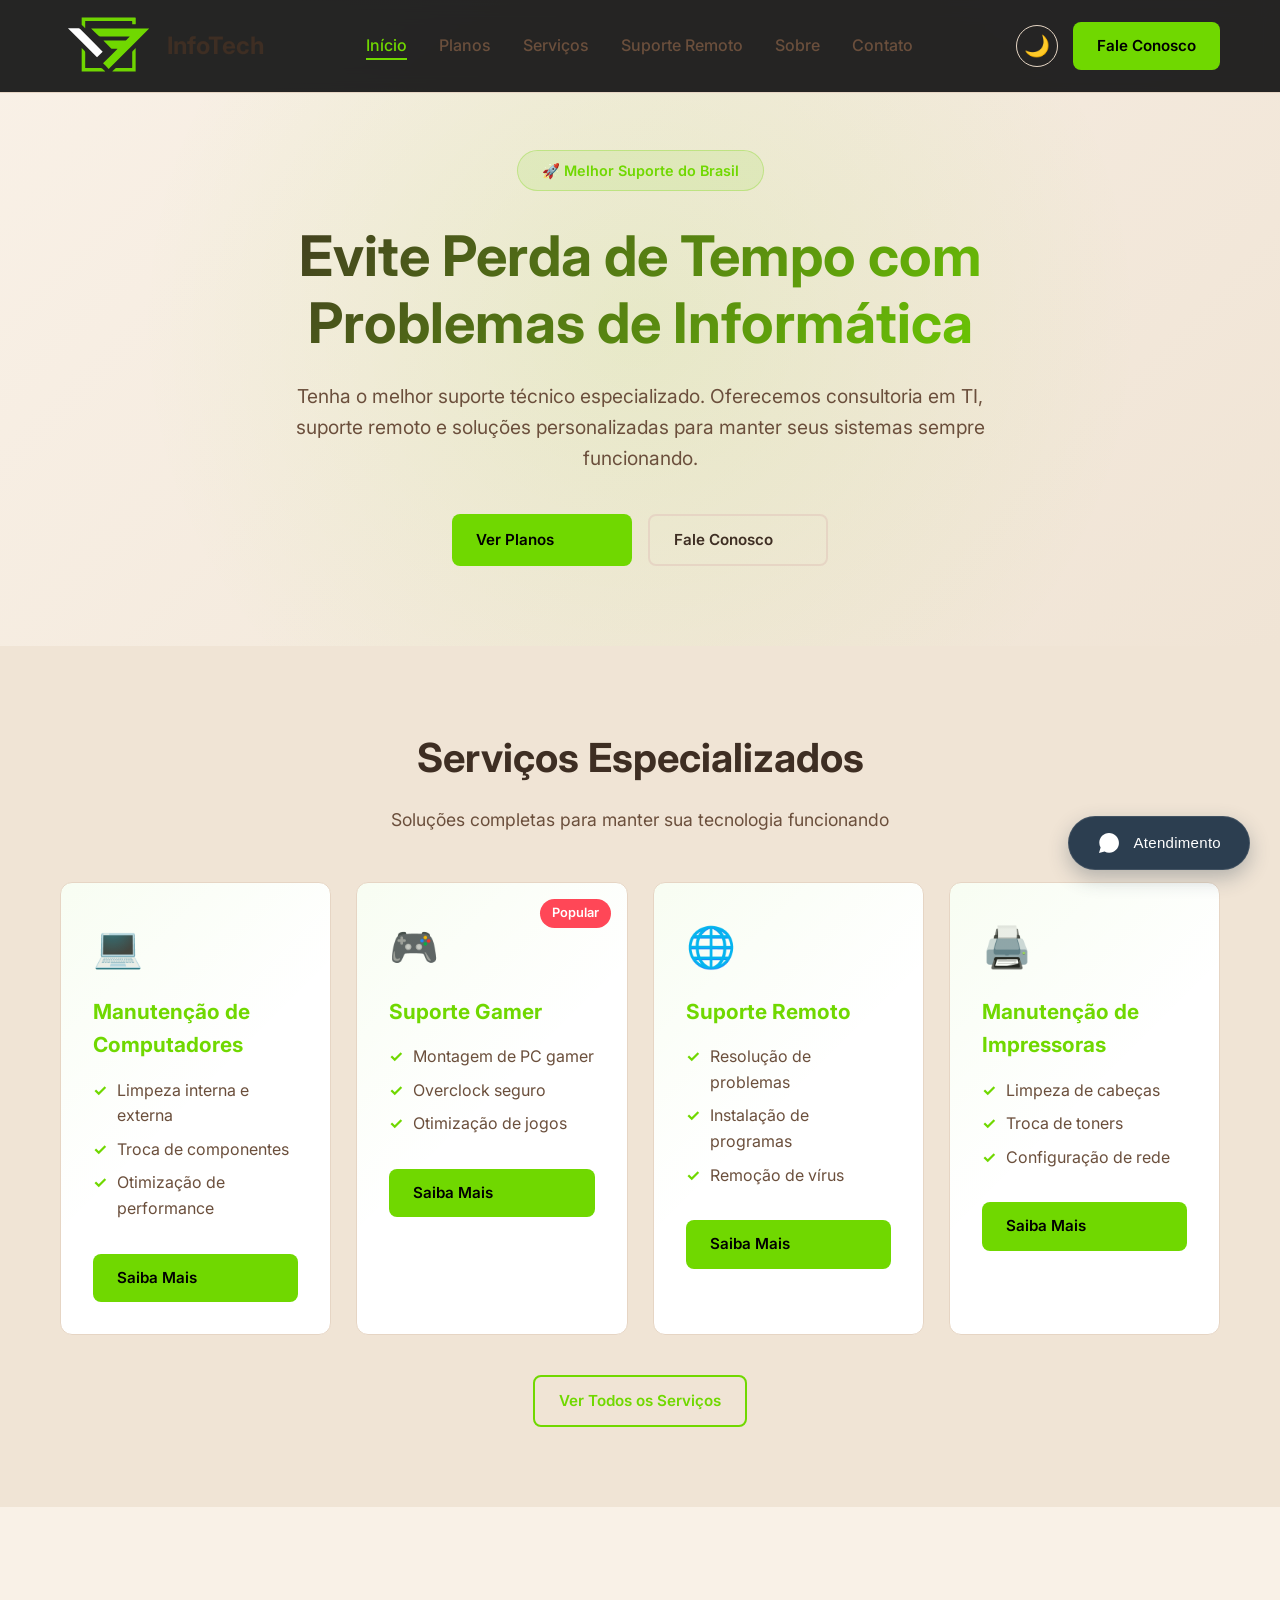
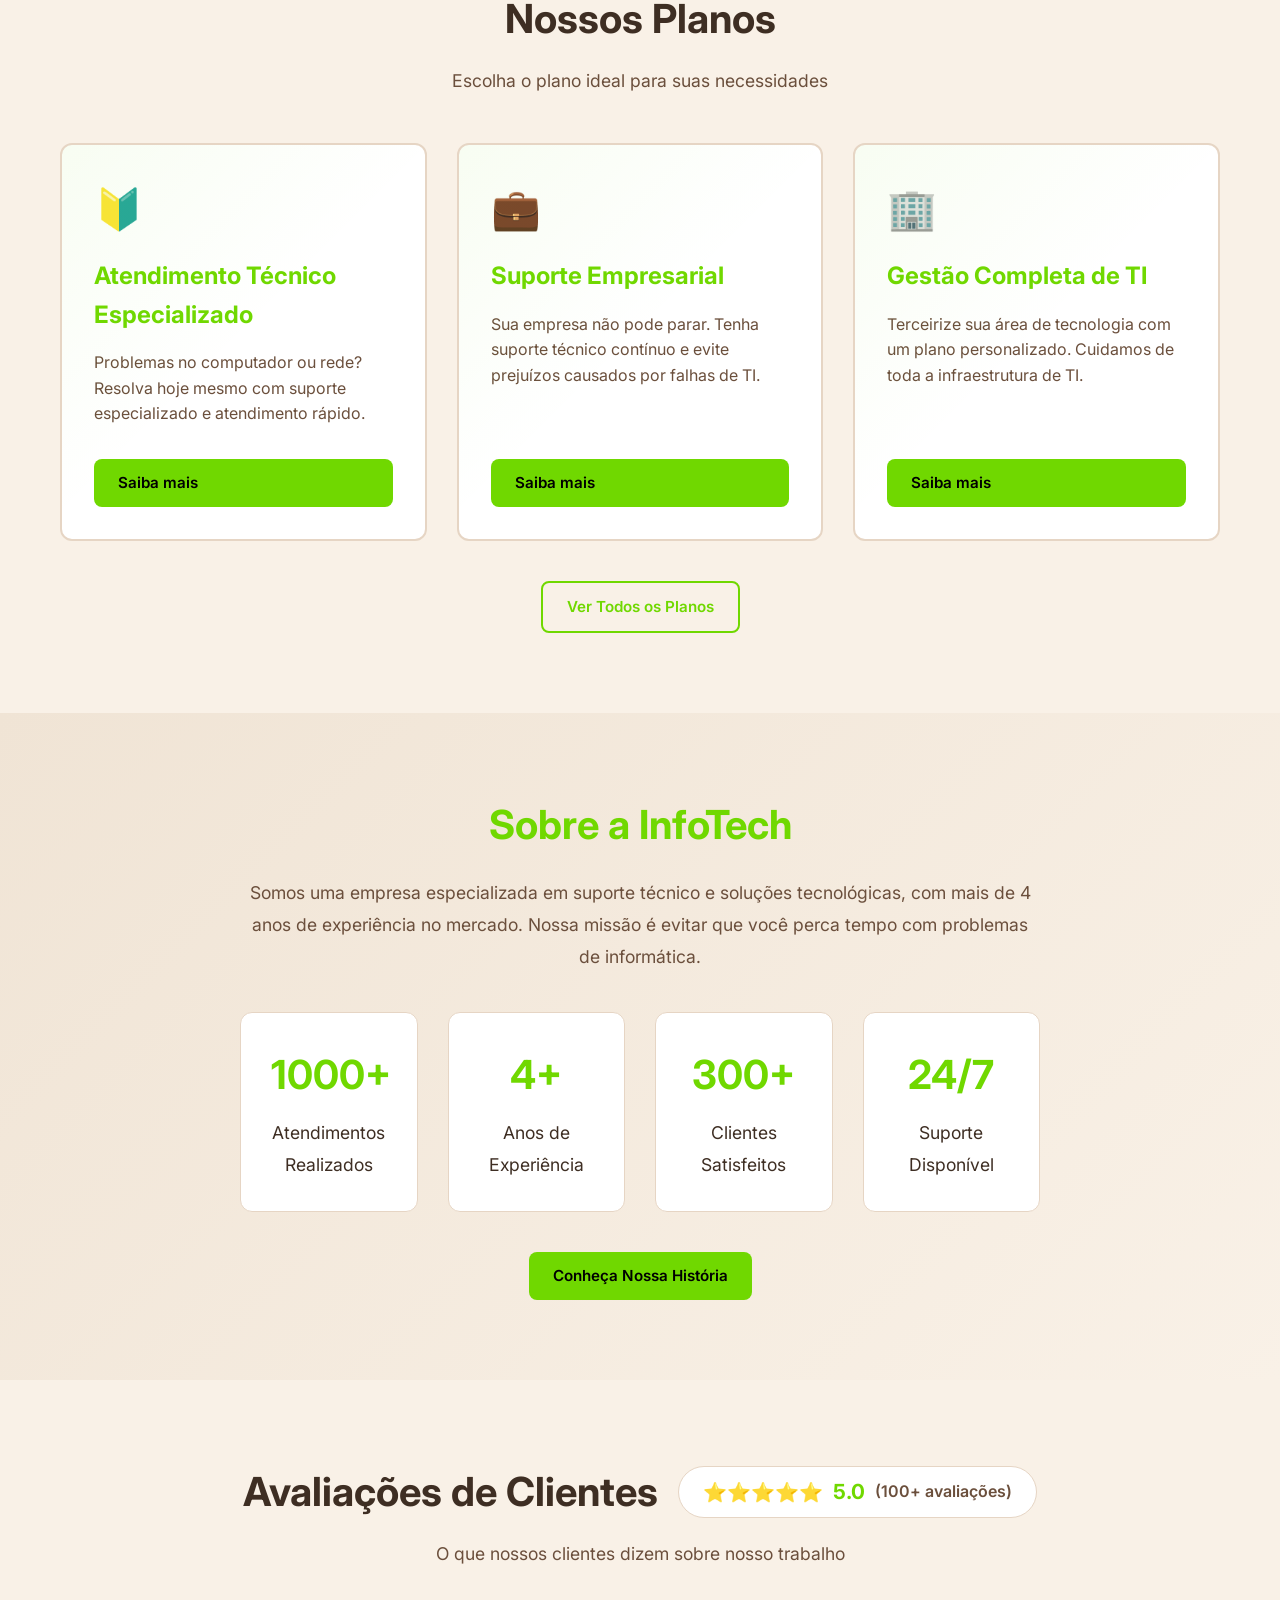
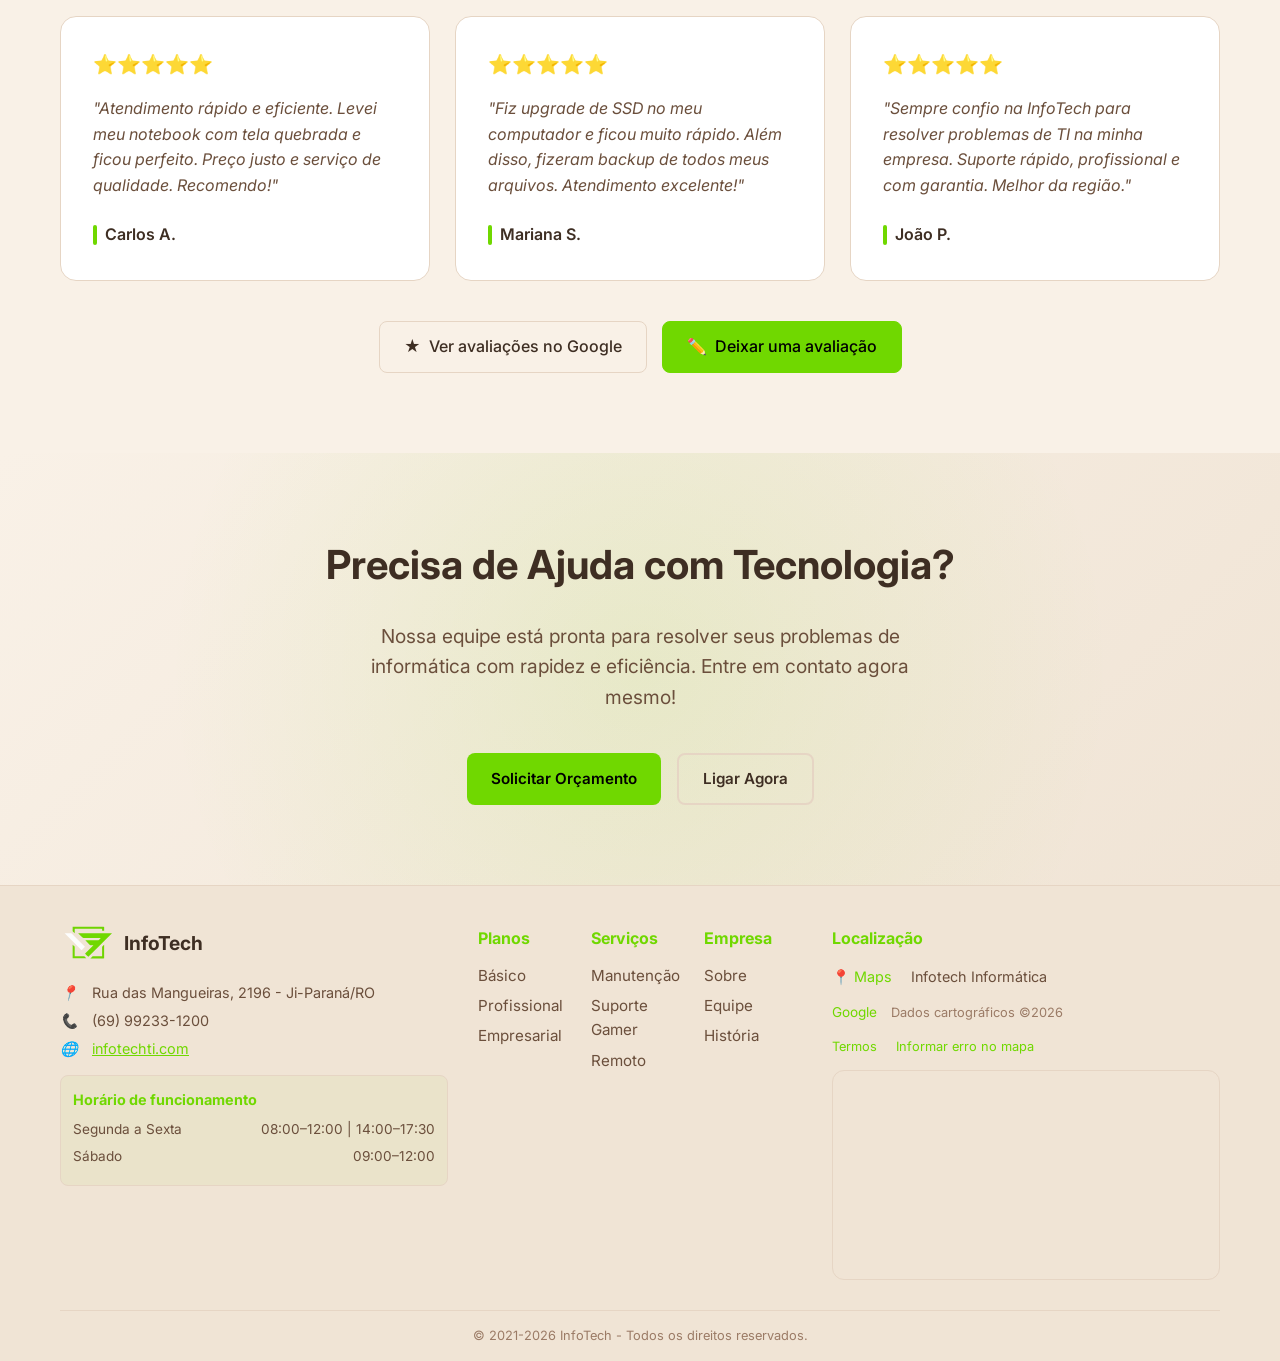
==== commit 8790af2f: "Update index.html" ====
--- a/index.html
+++ b/index.html
@@ -1142,5 +1142,34 @@
             });
         })();
     </script>
+    <script>
+// GARANTIA: Remove botão Fale Conosco do mobile
+(function() {
+    function esconderBotaoMobile() {
+        if (window.innerWidth <= 768) {
+            const botoes = document.querySelectorAll('.header-actions a.btn-primary, .btn-primary.desktop-only');
+            botoes.forEach(botao => {
+                botao.style.display = 'none';
+                botao.style.opacity = '0';
+                botao.style.visibility = 'hidden';
+                botao.style.width = '0';
+                botao.style.height = '0';
+                botao.style.padding = '0';
+                botao.style.margin = '0';
+                botao.style.position = 'absolute';
+                botao.style.pointerEvents = 'none';
+            });
+            console.log('✅ Botão removido do mobile');
+        }
+    }
+    
+    // Executar quando carregar e redimensionar
+    document.addEventListener('DOMContentLoaded', esconderBotaoMobile);
+    window.addEventListener('resize', esconderBotaoMobile);
+    
+    // Executar também após 1 segundo (garantia)
+    setTimeout(esconderBotaoMobile, 1000);
+})();
+</script>
 </body>
 </html>
--- a/css/styles.css
+++ b/css/styles.css
@@ -54,6 +54,7 @@
     max-width: 1200px;
     margin: 0 auto;
     padding: 0 20px;
+    width: 100%;
 }
 
 section {
@@ -86,7 +87,7 @@
     right: 0;
     background: var(--header-bg);
     backdrop-filter: blur(10px);
-    z-index: 1000;
+    z-index: 10000;
     border-bottom: 1px solid var(--border-color);
     transition: background-color 0.3s, border-color 0.3s;
 }
@@ -116,7 +117,6 @@
     display: block;
 }
 
-.logo .logo-text,
 .logo span {
     color: var(--text-primary);
     font-size: 1.5rem;
@@ -130,14 +130,18 @@
     list-style: none;
     gap: 2rem;
     align-items: center;
+    margin: 0;
+    padding: 0;
 }
 
 .nav-link {
     color: var(--text-secondary);
     text-decoration: none;
     font-weight: 500;
+    font-size: 1rem;
     transition: color 0.3s ease;
     position: relative;
+    cursor: pointer;
 }
 
 .nav-link:hover,
@@ -153,6 +157,13 @@
     right: 0;
     height: 2px;
     background: var(--primary-green);
+}
+
+/* Ações do Header */
+.header-actions {
+    display: flex;
+    align-items: center;
+    gap: 15px;
 }
 
 /* ===== BOTÕES ===== */
@@ -168,6 +179,7 @@
     border: none;
     cursor: pointer;
     font-size: 0.95rem;
+    white-space: nowrap;
 }
 
 .btn-primary {
@@ -208,8 +220,8 @@
     background: transparent;
     border: 1px solid var(--border-color);
     border-radius: 50%;
-    width: 40px;
-    height: 40px;
+    width: 42px;
+    height: 42px;
     display: flex;
     align-items: center;
     justify-content: center;
@@ -231,19 +243,45 @@
     display: none;
     flex-direction: column;
     cursor: pointer;
-    gap: 4px;
+    gap: 6px;
+    padding: 5px;
+    z-index: 10002;
+    position: relative;
 }
 
 .hamburger span {
-    width: 25px;
+    width: 28px;
     height: 3px;
     background: var(--text-primary);
-    transition: 0.3s;
+    transition: all 0.3s ease;
+    border-radius: 3px;
+}
+
+.hamburger.active span:nth-child(1) {
+    transform: rotate(45deg) translate(6px, 6px);
+}
+
+.hamburger.active span:nth-child(2) {
+    opacity: 0;
+    transform: translateX(-10px);
+}
+
+.hamburger.active span:nth-child(3) {
+    transform: rotate(-45deg) translate(6px, -7px);
+}
+
+/* ===== CLASSES AUXILIARES ===== */
+.desktop-only {
+    display: block;
+}
+
+.mobile-only {
+    display: none !important;
 }
 
 /* ===== HERO SECTION ===== */
 .hero {
-    padding: 120px 0 80px;
+    padding: 150px 0 80px;
     background: var(--gradient-bg);
     text-align: center;
     position: relative;
@@ -270,7 +308,7 @@
     display: inline-block;
     background: rgba(112, 216, 0, 0.1);
     color: var(--primary-green);
-    padding: 0.5rem 1rem;
+    padding: 0.5rem 1.5rem;
     border-radius: 50px;
     font-size: 0.9rem;
     font-weight: 600;
@@ -293,7 +331,7 @@
     font-size: 1.2rem;
     color: var(--text-secondary);
     margin-bottom: 2.5rem;
-    max-width: 600px;
+    max-width: 700px;
     margin-left: auto;
     margin-right: auto;
 }
@@ -305,11 +343,15 @@
     flex-wrap: wrap;
 }
 
+.hero-buttons .btn {
+    min-width: 180px;
+}
+
 /* ===== GRIDS ===== */
 .planos-grid {
     display: grid;
     grid-template-columns: repeat(3, 1fr);
-    gap: 25px;
+    gap: 30px;
     margin-top: 40px;
 }
 
@@ -347,32 +389,6 @@
     box-shadow: 0 10px 30px rgba(112, 216, 0, 0.1);
 }
 
-.service-card.dark {
-    background: var(--darker-bg);
-}
-
-.service-card.featured {
-    border: 2px solid var(--border-color);
-}
-
-.service-card.featured:hover {
-    transform: translateY(-8px);
-    box-shadow: 0 15px 40px rgba(112, 216, 0, 0.15);
-}
-
-.service-card::before,
-.service-card.dark::before,
-.service-card.featured::before {
-    content: '';
-    position: absolute;
-    top: 0;
-    left: 0;
-    right: 0;
-    bottom: 0;
-    background: linear-gradient(135deg, rgba(112, 216, 0, 0.05) 0%, transparent 50%);
-    pointer-events: none;
-}
-
 .service-badge {
     position: absolute;
     top: 1rem;
@@ -381,7 +397,7 @@
     color: white;
     padding: 0.25rem 0.75rem;
     border-radius: 20px;
-    font-size: 0.8rem;
+    font-size: 0.75rem;
     font-weight: 600;
     z-index: 2;
 }
@@ -403,20 +419,22 @@
 .service-card p,
 .plan-card p {
     color: var(--text-secondary);
-    margin-bottom: 2rem;
+    margin-bottom: 1.5rem;
     line-height: 1.6;
+    font-size: 1rem;
 }
 
 .service-card ul {
     list-style: none;
-    margin-bottom: 2rem;
+    margin-bottom: 1.5rem;
 }
 
 .service-card li {
     color: var(--text-secondary);
     margin-bottom: 0.5rem;
-    padding-left: 1rem;
+    padding-left: 1.5rem;
     position: relative;
+    font-size: 1rem;
 }
 
 .service-card li::before {
@@ -441,6 +459,7 @@
 .stat-item p {
     color: var(--text-primary);
     margin: 0;
+    font-size: 1rem;
 }
 
 /* ===== SEÇÃO SOBRE ===== */
@@ -464,6 +483,7 @@
     color: var(--text-secondary);
     line-height: 1.8;
     margin-bottom: 40px;
+    font-size: 1.1rem;
 }
 
 /* ===== SEÇÃO CTA ===== */
@@ -471,6 +491,7 @@
     background: var(--gradient-bg);
     text-align: center;
     position: relative;
+    padding: 80px 0;
 }
 
 .cta-section::before {
@@ -548,6 +569,7 @@
 .footer-brand p {
     color: var(--text-secondary);
     line-height: 1.8;
+    font-size: 1rem;
 }
 
 .footer-links {
@@ -574,6 +596,7 @@
     color: var(--text-secondary);
     text-decoration: none;
     transition: color 0.3s;
+    font-size: 0.95rem;
 }
 
 .footer-column a:hover {
@@ -582,6 +605,7 @@
 
 .footer-column li:not(a) {
     color: var(--text-secondary);
+    font-size: 0.95rem;
 }
 
 .footer-bottom {
@@ -592,7 +616,7 @@
     font-size: 0.9rem;
 }
 
-/* ===== RESPONSIVIDADE ===== */
+/* ===== RESPONSIVIDADE MOBILE ===== */
 @media (max-width: 968px) {
     .services-grid {
         grid-template-columns: repeat(2, 1fr);
@@ -616,123 +640,312 @@
 }
 
 @media (max-width: 768px) {
-    /* Header e navegação */
+    /* Container */
+    .container {
+        padding: 0 16px;
+    }
+    
+    /* HEADER MOBILE */
+    .navbar {
+        padding: 0.6rem 0;
+    }
+    
+    .logo svg {
+        height: 40px !important;
+    }
+    
+    .logo span {
+        font-size: 1.2rem;
+    }
+    
+    .desktop-only {
+        display: none !important;
+    }
+    
+    .header-actions {
+        display: flex !important;
+        gap: 8px;
+    }
+    
+    /* Botão de tema no header (mobile) */
+    .theme-toggle {
+        width: 38px;
+        height: 38px;
+        font-size: 1.2rem;
+        display: flex !important;
+        cursor: pointer;
+    }
+    
+    /* Hamburger sempre visível */
     .hamburger {
-        display: flex;
-    }
-
+        display: flex !important;
+    }
+    
+    /* MENU MOBILE */
     .nav-menu {
         position: fixed;
-        top: 80px;
+        top: 70px;
         left: -100%;
         width: 100%;
-        height: calc(100vh - 80px);
+        height: calc(100vh - 70px);
         background: var(--menu-bg);
         flex-direction: column;
         align-items: center;
         justify-content: center;
-        gap: 30px;
+        gap: 20px;
         transition: left 0.3s ease;
         border-top: 1px solid var(--menu-border);
-        z-index: 9999;
-        display: flex;
-    }
-
+        z-index: 10001;
+        display: flex !important;
+        margin: 0;
+        padding: 20px;
+    }
+    
     .nav-menu.active {
-        left: 0;
-    }
-
-    .hamburger.active span:nth-child(1) {
-        transform: rotate(45deg) translate(5px, 5px);
-    }
-    
-    .hamburger.active span:nth-child(2) {
-        opacity: 0;
-    }
-    
-    .hamburger.active span:nth-child(3) {
-        transform: rotate(-45deg) translate(7px, -7px);
-    }
-
-    .navbar .btn {
-        display: none;
-    }
-
-    /* Ajustes de grid */
-    .services-grid,
-    .planos-grid,
-    .stats-grid {
-        grid-template-columns: 1fr;
-    }
-
-    /* Hero */
+        left: 0 !important;
+    }
+    
+    .nav-link {
+        font-size: 1.2rem;
+        padding: 15px 25px;
+        width: auto;
+        min-width: 200px;
+        text-align: center;
+        display: inline-block;
+        border-radius: 8px;
+        transition: all 0.3s ease;
+        cursor: pointer;
+    }
+    
+    .nav-link:hover,
+    .nav-link.active {
+        background: rgba(112, 216, 0, 0.1);
+        color: var(--primary-green);
+    }
+    
+    /* HERO MOBILE */
     .hero {
-        padding: 100px 0 60px;
+        padding: 100px 0 40px !important;
+    }
+    
+    .hero-badge {
+        font-size: 0.75rem !important;
+        padding: 0.3rem 1rem !important;
+        margin-bottom: 1rem !important;
     }
     
     .hero h1 {
-        font-size: 2.5rem;
+        font-size: 1.8rem !important;
+        line-height: 1.3 !important;
+        margin-bottom: 0.8rem !important;
+    }
+    
+    .hero p {
+        font-size: 0.95rem !important;
+        line-height: 1.4 !important;
+        margin-bottom: 1.5rem !important;
     }
     
     .hero-buttons {
         flex-direction: column;
-        align-items: center;
+        gap: 10px;
     }
     
     .hero-buttons .btn {
         width: 100%;
-        max-width: 300px;
-    }
-
-    /* Seções */
+        max-width: 280px;
+        margin: 0 auto;
+    }
+    
+    /* SEÇÕES MOBILE */
     section {
-        padding: 60px 0;
+        padding: 40px 0 !important;
     }
     
     section h2 {
-        font-size: 2rem;
-    }
-
+        font-size: 1.6rem !important;
+        margin-bottom: 0.5rem !important;
+    }
+    
+    .section-subtitle {
+        font-size: 0.9rem !important;
+        margin-bottom: 1.5rem !important;
+    }
+    
+    /* GRIDS MOBILE */
+    .services-grid,
+    .planos-grid {
+        grid-template-columns: 1fr !important;
+        gap: 15px !important;
+        margin-top: 20px !important;
+    }
+    
+    .stats-grid,
+    .stats-grid-about {
+        grid-template-columns: repeat(2, 1fr) !important;
+        gap: 10px !important;
+        margin: 20px 0 !important;
+    }
+    
+    /* CARDS MOBILE */
+    .service-card,
+    .plan-card,
+    .stat-item,
+    .stat-card-about {
+        padding: 1.2rem !important;
+    }
+    
+    .service-icon {
+        font-size: 1.8rem !important;
+        margin-bottom: 0.5rem !important;
+    }
+    
+    .service-card h3,
+    .plan-card h3 {
+        font-size: 1.1rem !important;
+        margin-bottom: 0.5rem !important;
+    }
+    
+    .service-card p,
+    .plan-card p {
+        font-size: 0.85rem !important;
+        margin-bottom: 1rem !important;
+    }
+    
+    .service-card li {
+        font-size: 0.85rem !important;
+        margin-bottom: 0.3rem !important;
+        padding-left: 1.2rem !important;
+    }
+    
+    .service-card .btn,
+    .plan-card .btn {
+        font-size: 0.85rem !important;
+        padding: 0.5rem 1rem !important;
+        width: 100%;
+    }
+    
+    /* STATS MOBILE */
+    .stat-item h3,
+    .stat-card-about h3 {
+        font-size: 1.5rem !important;
+        margin-bottom: 0.2rem !important;
+    }
+    
+    .stat-item p,
+    .stat-card-about p {
+        font-size: 0.8rem !important;
+    }
+    
+    /* ABOUT MOBILE */
+    .about-grid {
+        gap: 30px !important;
+    }
+    
+    .about-text h2 {
+        font-size: 1.5rem !important;
+    }
+    
+    .about-text p {
+        font-size: 0.9rem !important;
+        line-height: 1.5 !important;
+    }
+    
+    /* CTA MOBILE */
+    .cta-section {
+        padding: 40px 0 !important;
+    }
+    
+    .cta-content h2 {
+        font-size: 1.5rem !important;
+        margin-bottom: 0.8rem !important;
+    }
+    
+    .cta-content p {
+        font-size: 0.9rem !important;
+        margin-bottom: 1.5rem !important;
+    }
+    
     .cta-buttons {
         flex-direction: column;
-        align-items: center;
+        gap: 10px;
     }
     
     .cta-buttons .btn {
         width: 100%;
-        max-width: 300px;
-    }
-}
-
+        max-width: 280px;
+        margin: 0 auto;
+    }
+    
+    /* FOOTER MOBILE */
+    .footer {
+        padding: 30px 0 10px !important;
+    }
+    
+    .footer-content {
+        gap: 20px !important;
+    }
+    
+    .footer .logo svg {
+        height: 30px !important;
+    }
+    
+    .footer .logo span {
+        font-size: 1rem !important;
+    }
+    
+    .footer-links {
+        grid-template-columns: repeat(2, 1fr) !important;
+        gap: 15px !important;
+    }
+    
+    .footer-column h4 {
+        font-size: 0.9rem !important;
+        margin-bottom: 10px !important;
+    }
+    
+    .footer-column a,
+    .footer-column li:not(a) {
+        font-size: 0.8rem !important;
+    }
+    
+    .footer-bottom {
+        font-size: 0.7rem !important;
+        padding-top: 15px !important;
+    }
+}
+
+/* Para telas muito pequenas */
 @media (max-width: 480px) {
-    .container {
-        padding: 0 15px;
-    }
-    
     .hero h1 {
-        font-size: 2rem;
+        font-size: 1.5rem !important;
     }
     
     .hero p {
-        font-size: 1rem;
-    }
-    
-    .stats-grid {
-        grid-template-columns: 1fr;
-    }
-    
-    .stat-item h3 {
-        font-size: 2.5rem;
+        font-size: 0.9rem !important;
+    }
+    
+    section h2 {
+        font-size: 1.4rem !important;
+    }
+    
+    .stats-grid,
+    .stats-grid-about,
+    .values-grid {
+        grid-template-columns: 1fr !important;
     }
     
     .footer-links {
-        grid-template-columns: 1fr;
-    }
-
-    .theme-toggle {
-        width: 36px;
-        height: 36px;
-        font-size: 1.1rem;
+        grid-template-columns: 1fr !important;
+        text-align: center;
+    }
+    
+    .logo span {
+        font-size: 1rem !important;
+    }
+    
+    .logo svg {
+        height: 35px !important;
     }
 }
 
@@ -749,10 +962,11 @@
         border-top: none;
         z-index: auto;
         display: flex;
-    }
-
+        padding: 0;
+    }
+    
     .hamburger {
-        display: none;
+        display: none !important;
     }
 }
 
@@ -770,3 +984,38 @@
     background: var(--primary-green);
     color: #000;
 }
+/* ===== REMOVER BOTÃO FALE CONOSCO DO MOBILE ===== */
+@media screen and (max-width: 768px) {
+    /* Remove o botão Fale Conosco */
+    .header-actions a.btn-primary,
+    .header-actions .btn-primary,
+    a.btn-primary.desktop-only,
+    .btn-primary.desktop-only {
+        display: none !important;
+        opacity: 0 !important;
+        visibility: hidden !important;
+        width: 0 !important;
+        height: 0 !important;
+        padding: 0 !important;
+        margin: 0 !important;
+        position: absolute !important;
+        pointer-events: none !important;
+    }
+    
+    /* Garante que o botão de tema continua visível */
+    .header-actions .theme-toggle {
+        display: flex !important;
+        opacity: 1 !important;
+        visibility: visible !important;
+        width: 38px !important;
+        height: 38px !important;
+        position: relative !important;
+        pointer-events: auto !important;
+    }
+    
+    /* Garante que o container dos botões não atrapalha */
+    .header-actions {
+        display: flex !important;
+        gap: 8px !important;
+    }
+}
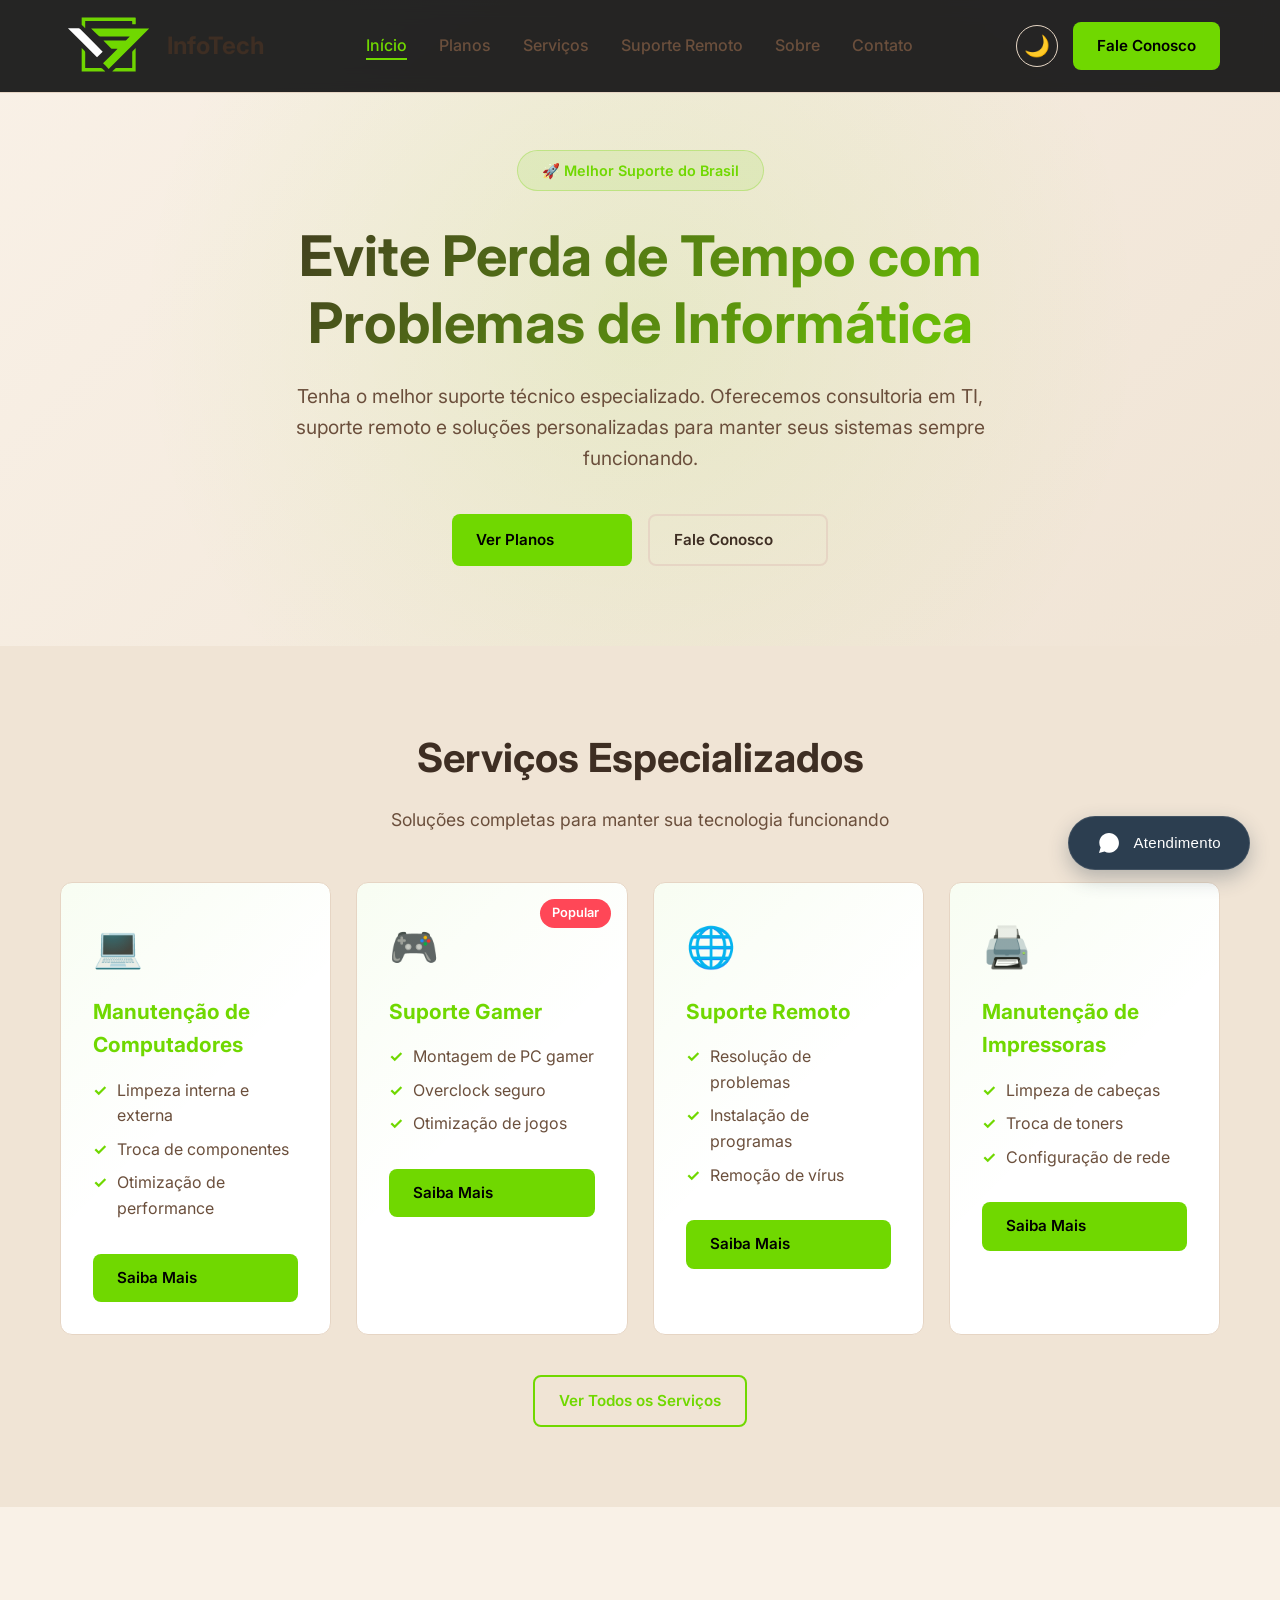
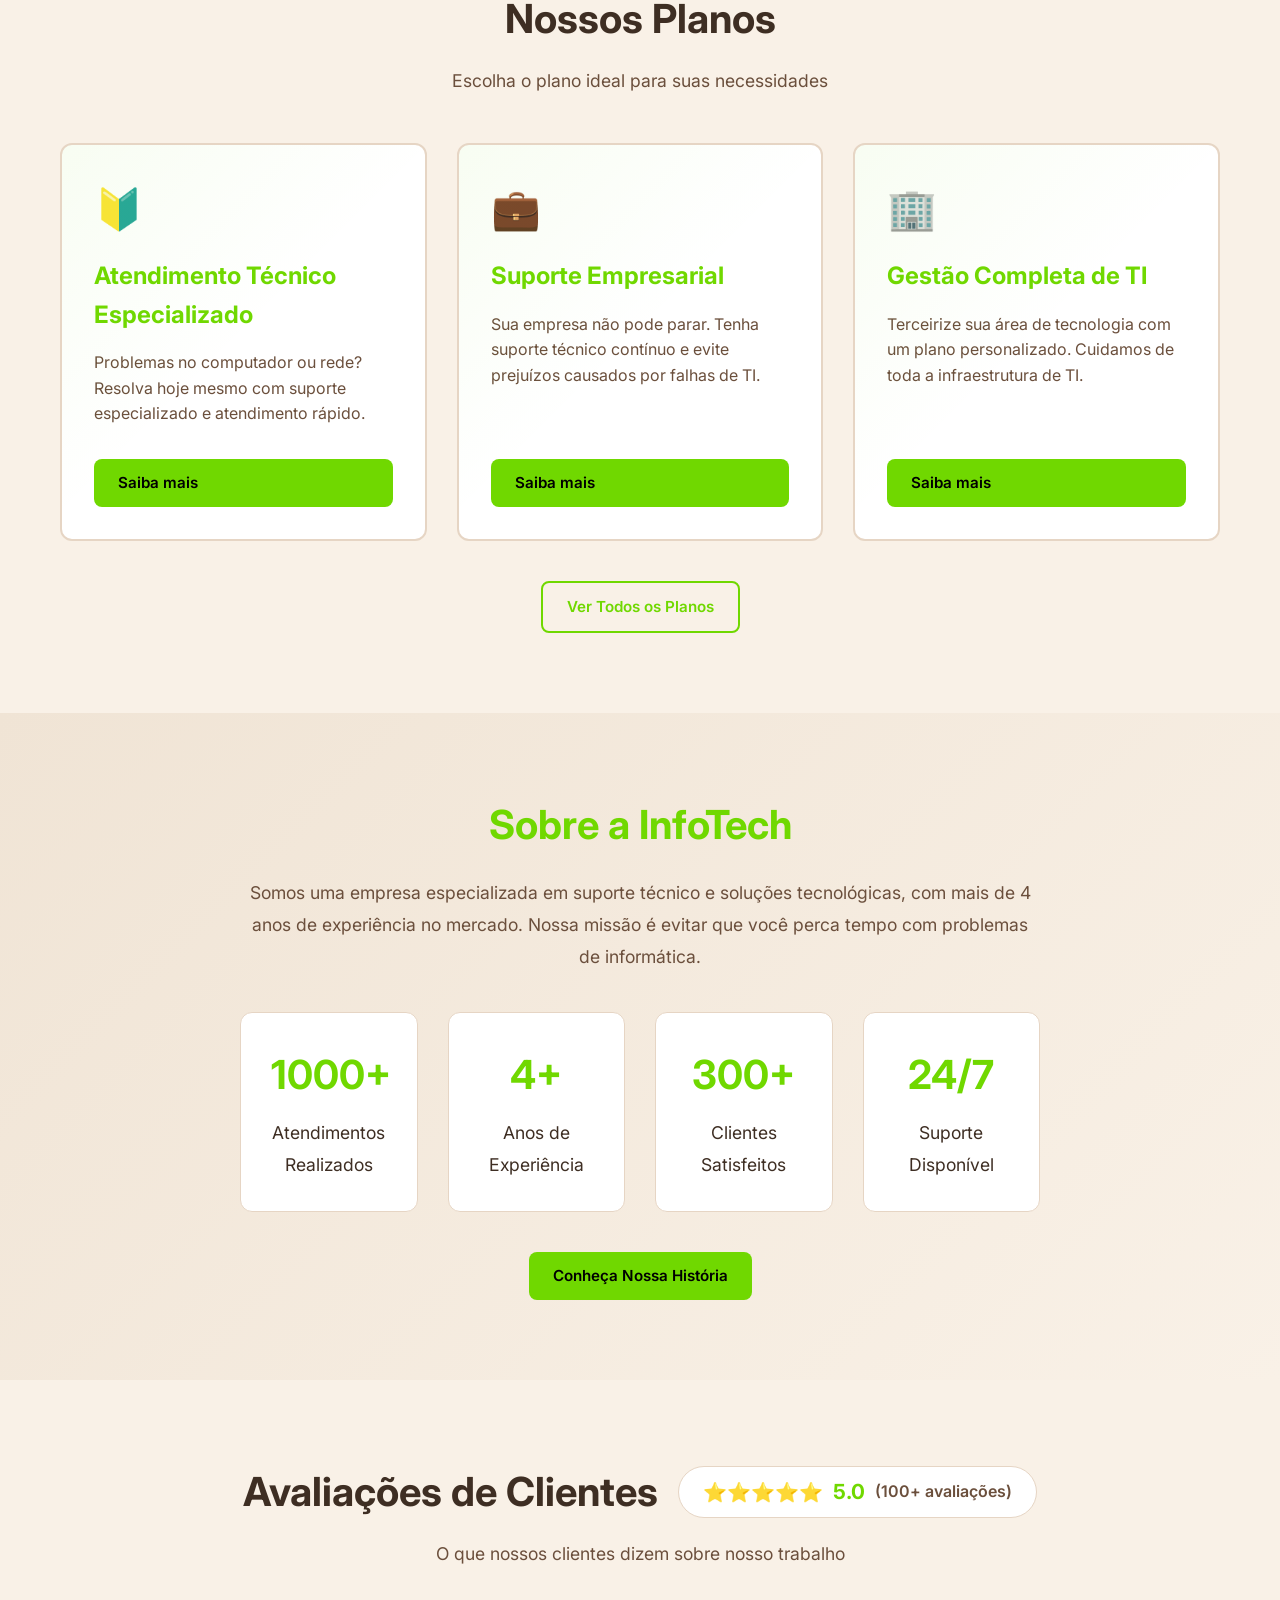
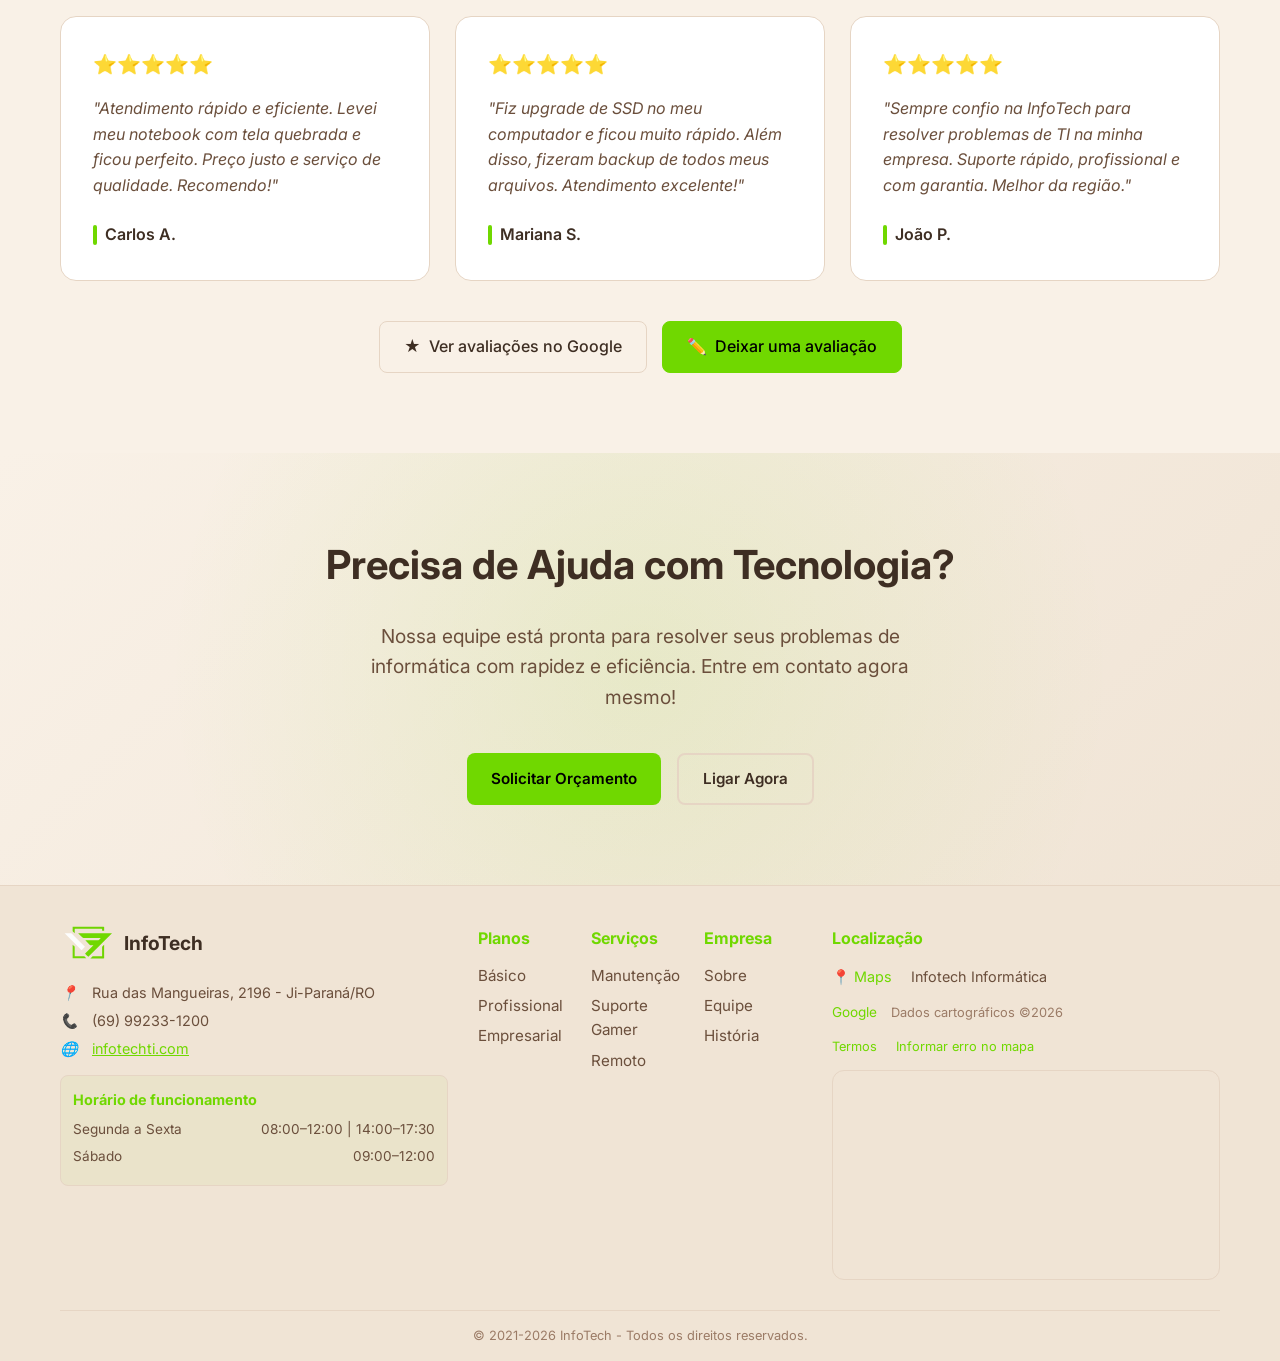
==== commit 68170297: "Update index.html" ====
--- a/index.html
+++ b/index.html
@@ -1142,33 +1142,60 @@
             });
         })();
     </script>
-    <script>
-// GARANTIA: Remove botão Fale Conosco do mobile
+  <script>
+// REMOVER BOTÃO FALE CONOSCO DO MOBILE - VERSÃO RADICAL
 (function() {
-    function esconderBotaoMobile() {
+    function removerBotaoPermanente() {
+        // Verifica se é mobile
         if (window.innerWidth <= 768) {
-            const botoes = document.querySelectorAll('.header-actions a.btn-primary, .btn-primary.desktop-only');
+            // Procura o botão de várias formas
+            const botoes = document.querySelectorAll(
+                '.header-actions a.btn-primary, ' +
+                '.header-actions .btn-primary, ' +
+                'a.btn-primary.desktop-only, ' +
+                '.btn-primary.desktop-only, ' +
+                '.header-actions a[href*="wa.me"], ' +
+                'a[href*="wa.me"].btn-primary'
+            );
+            
+            // Remove cada botão encontrado
             botoes.forEach(botao => {
-                botao.style.display = 'none';
-                botao.style.opacity = '0';
-                botao.style.visibility = 'hidden';
-                botao.style.width = '0';
-                botao.style.height = '0';
-                botao.style.padding = '0';
-                botao.style.margin = '0';
-                botao.style.position = 'absolute';
-                botao.style.pointerEvents = 'none';
+                if (botao && botao.parentNode) {
+                    botao.remove();
+                    console.log('✅ Botão removido com sucesso');
+                }
             });
-            console.log('✅ Botão removido do mobile');
+            
+            // Verifica se ainda existe algum botão com texto "Fale Conosco"
+            const todosLinks = document.querySelectorAll('a');
+            todosLinks.forEach(link => {
+                if (link.textContent.includes('Fale Conosco') && window.innerWidth <= 768) {
+                    link.remove();
+                    console.log('✅ Botão "Fale Conosco" removido por texto');
+                }
+            });
         }
     }
     
-    // Executar quando carregar e redimensionar
-    document.addEventListener('DOMContentLoaded', esconderBotaoMobile);
-    window.addEventListener('resize', esconderBotaoMobile);
+    // Executar várias vezes para garantir
+    function executarMultiplasVezes() {
+        removerBotaoPermanente();
+        setTimeout(removerBotaoPermanente, 100);
+        setTimeout(removerBotaoPermanente, 300);
+        setTimeout(removerBotaoPermanente, 500);
+        setTimeout(removerBotaoPermanente, 1000);
+    }
     
-    // Executar também após 1 segundo (garantia)
-    setTimeout(esconderBotaoMobile, 1000);
+    // Executar quando a página carregar
+    document.addEventListener('DOMContentLoaded', executarMultiplasVezes);
+    
+    // Executar quando redimensionar
+    window.addEventListener('resize', function() {
+        setTimeout(executarMultiplasVezes, 100);
+    });
+    
+    // Executar imediatamente
+    executarMultiplasVezes();
 })();
 </script>
 </body>
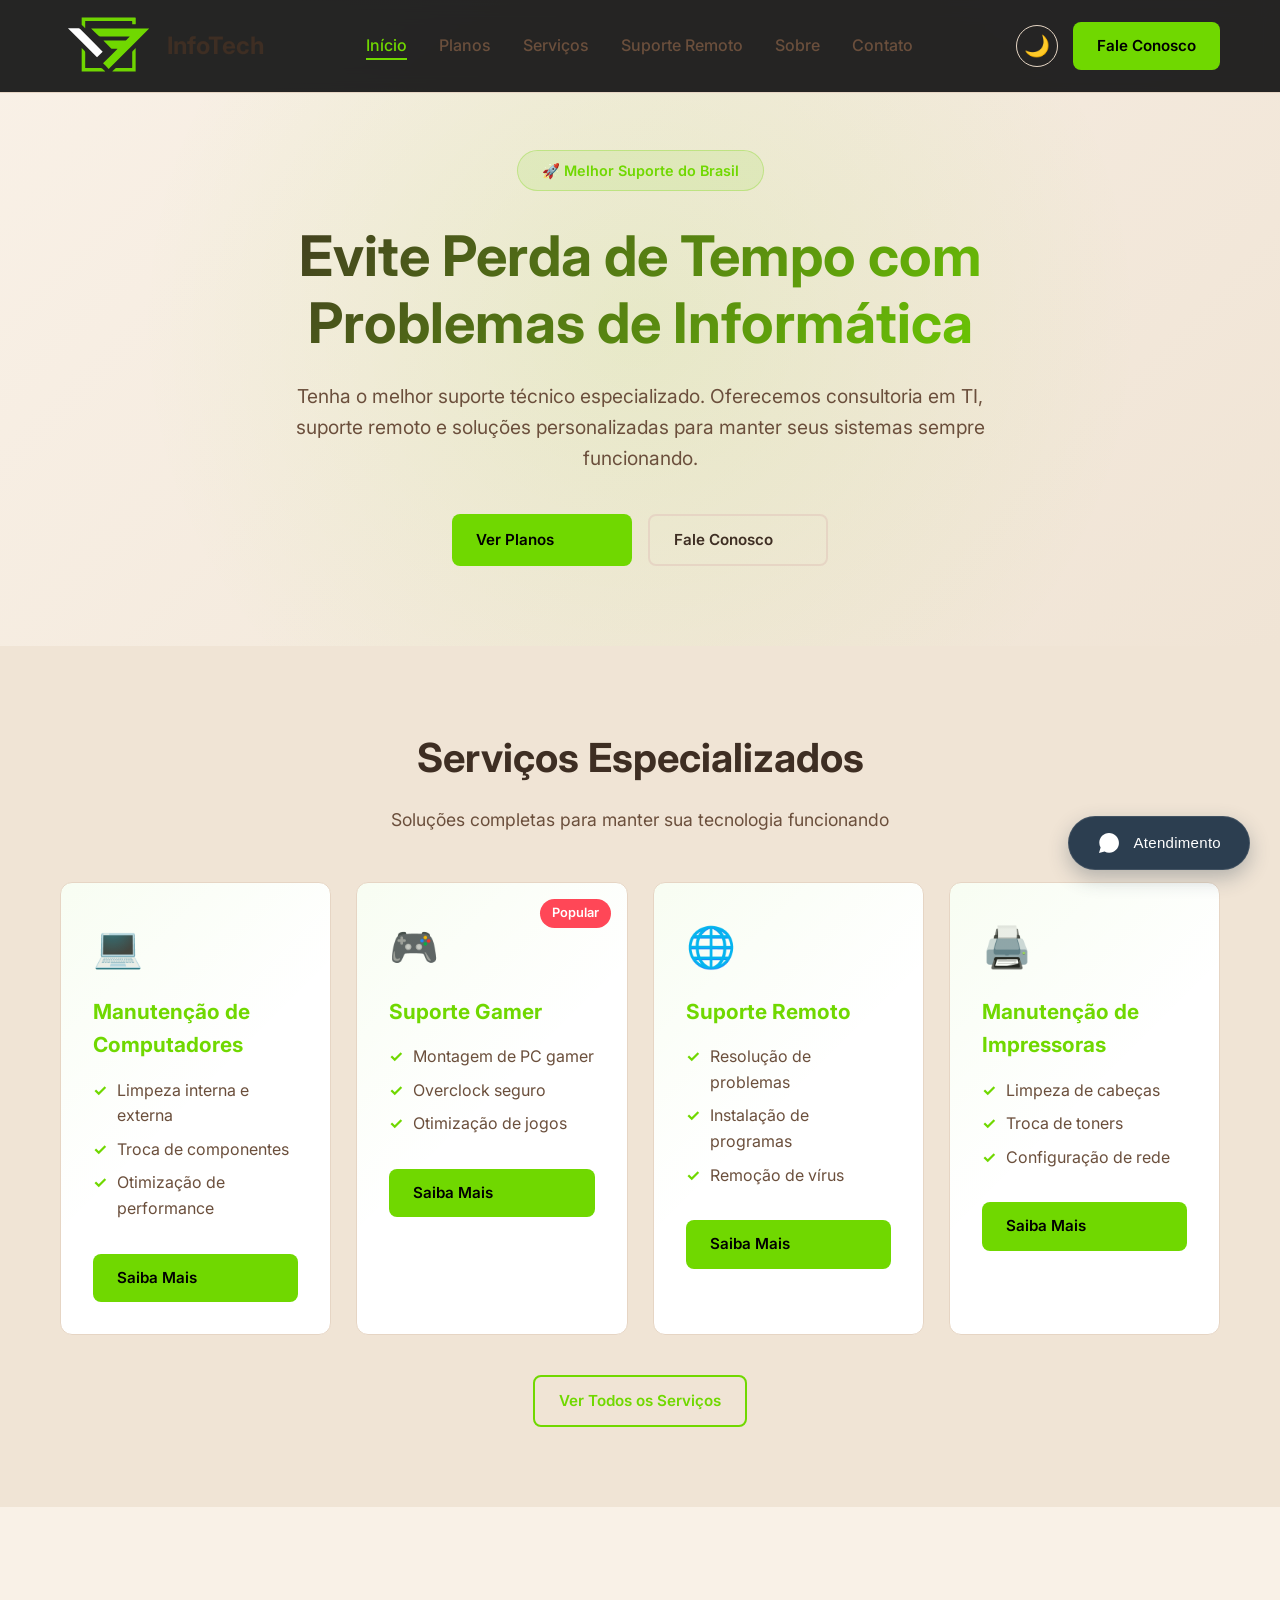
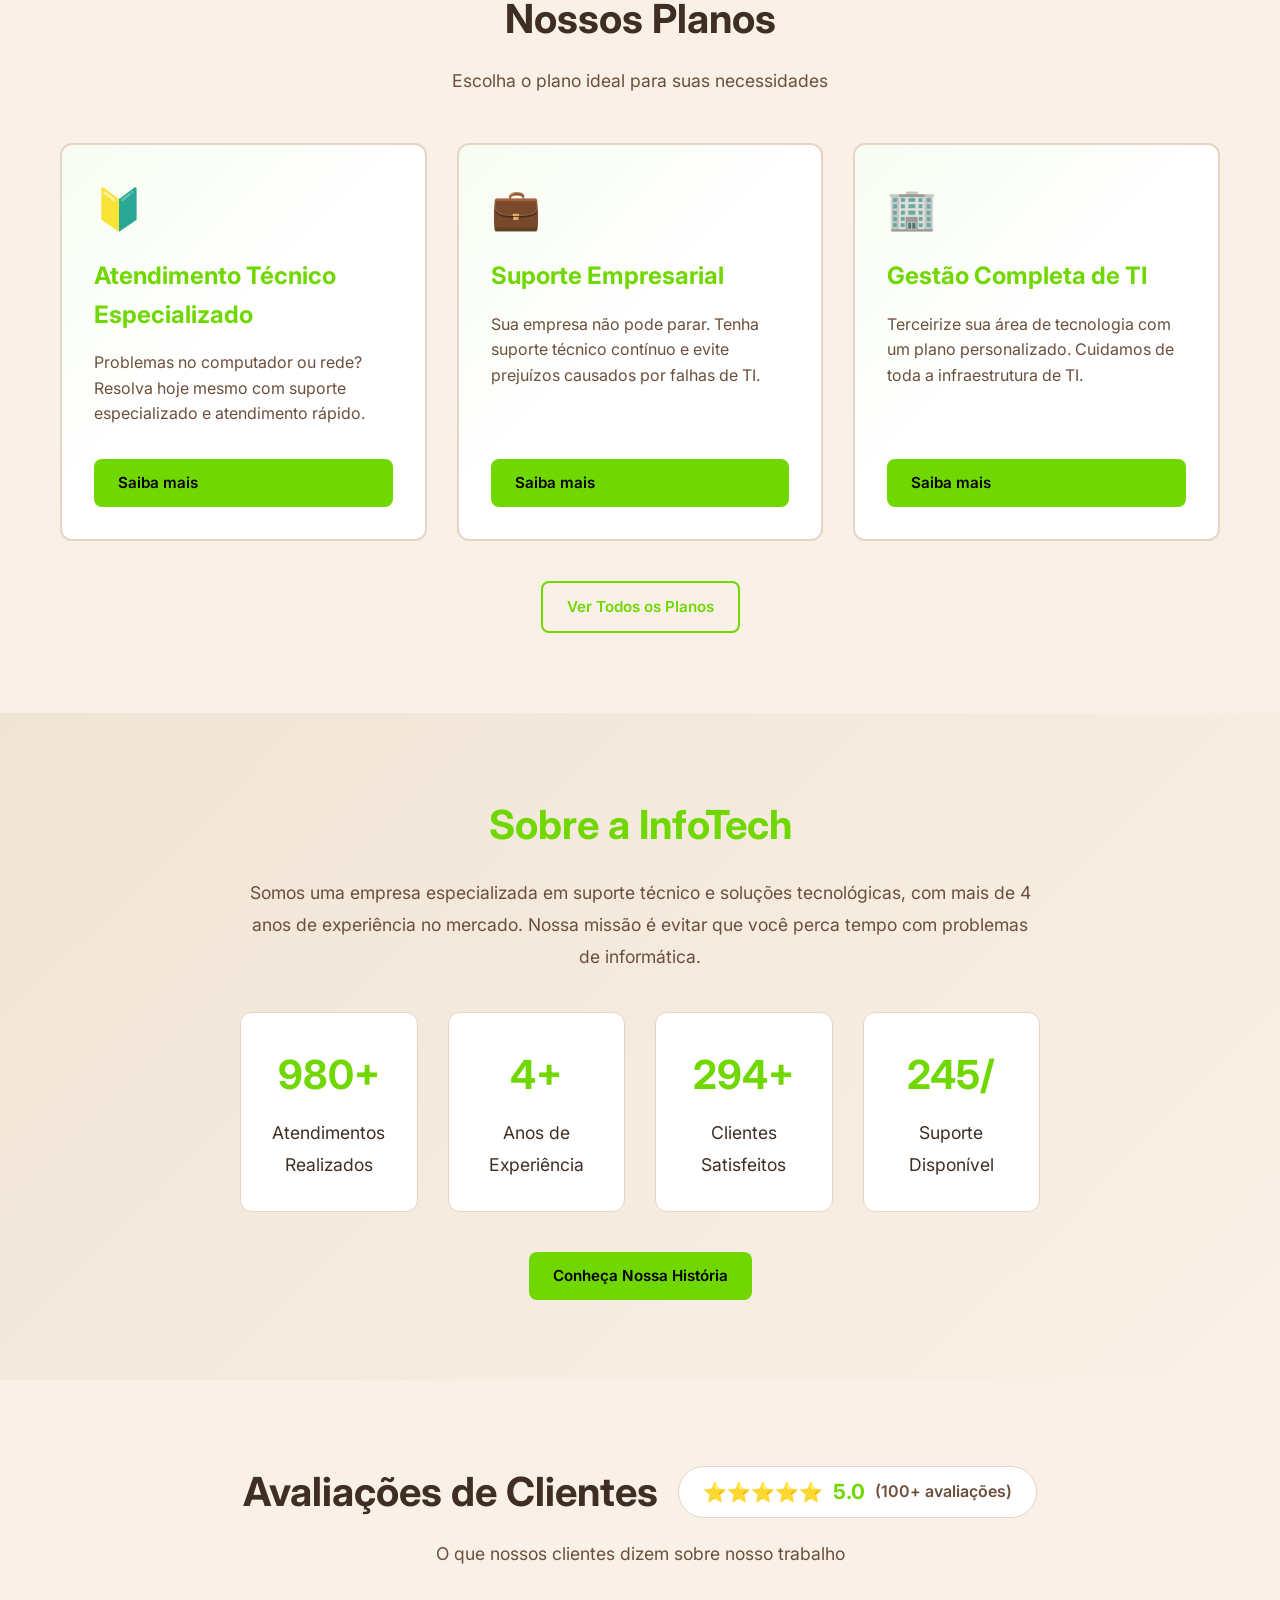
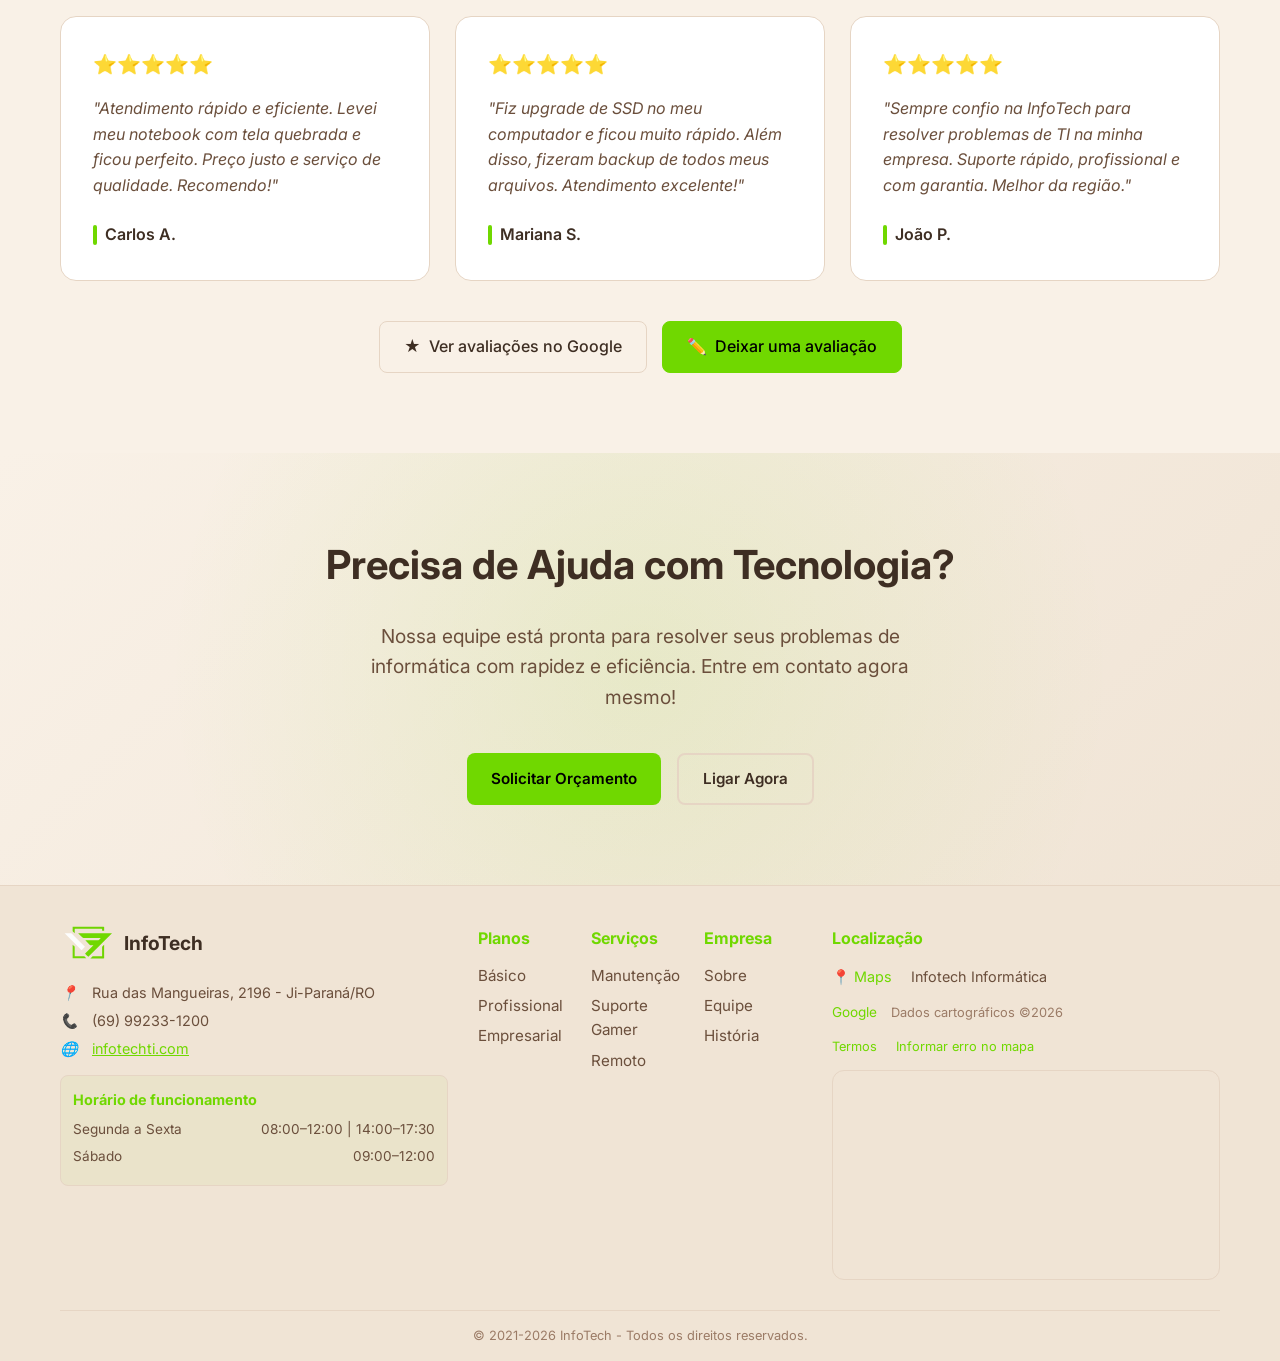
==== commit 9d5646d2: "Update index.html" ====
--- a/index.html
+++ b/index.html
@@ -990,7 +990,7 @@
         </div>
     </section>
 
-   <!-- FOOTER COMPACTO - COM HORÁRIO DESTACADO E LINKS VERDES -->
+  <!-- FOOTER COMPACTO - IGUAL AO DAS OUTRAS PÁGINAS -->
 <footer class="footer" style="padding: 40px 0 15px;">
     <div class="container">
         <div class="footer-content" style="grid-template-columns: 1.2fr 1fr 1.2fr; gap: 30px; margin-bottom: 30px;">
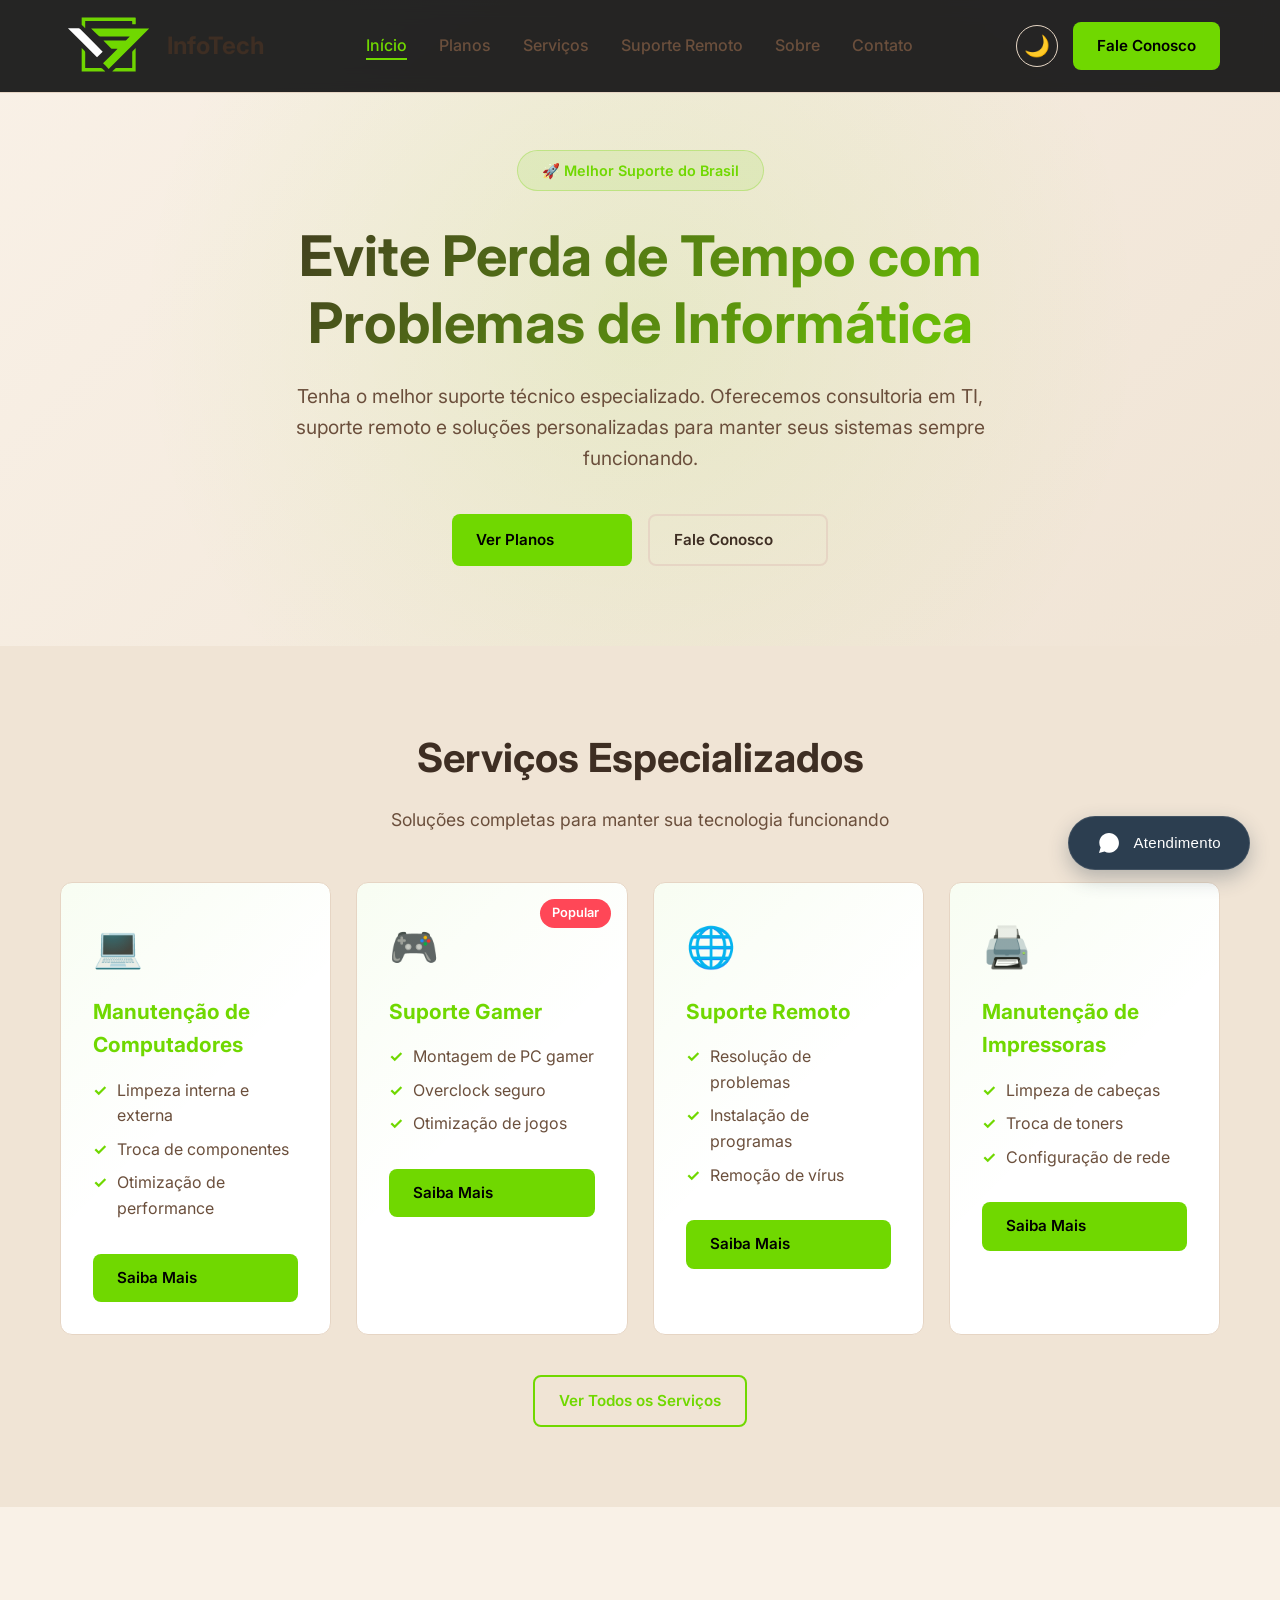
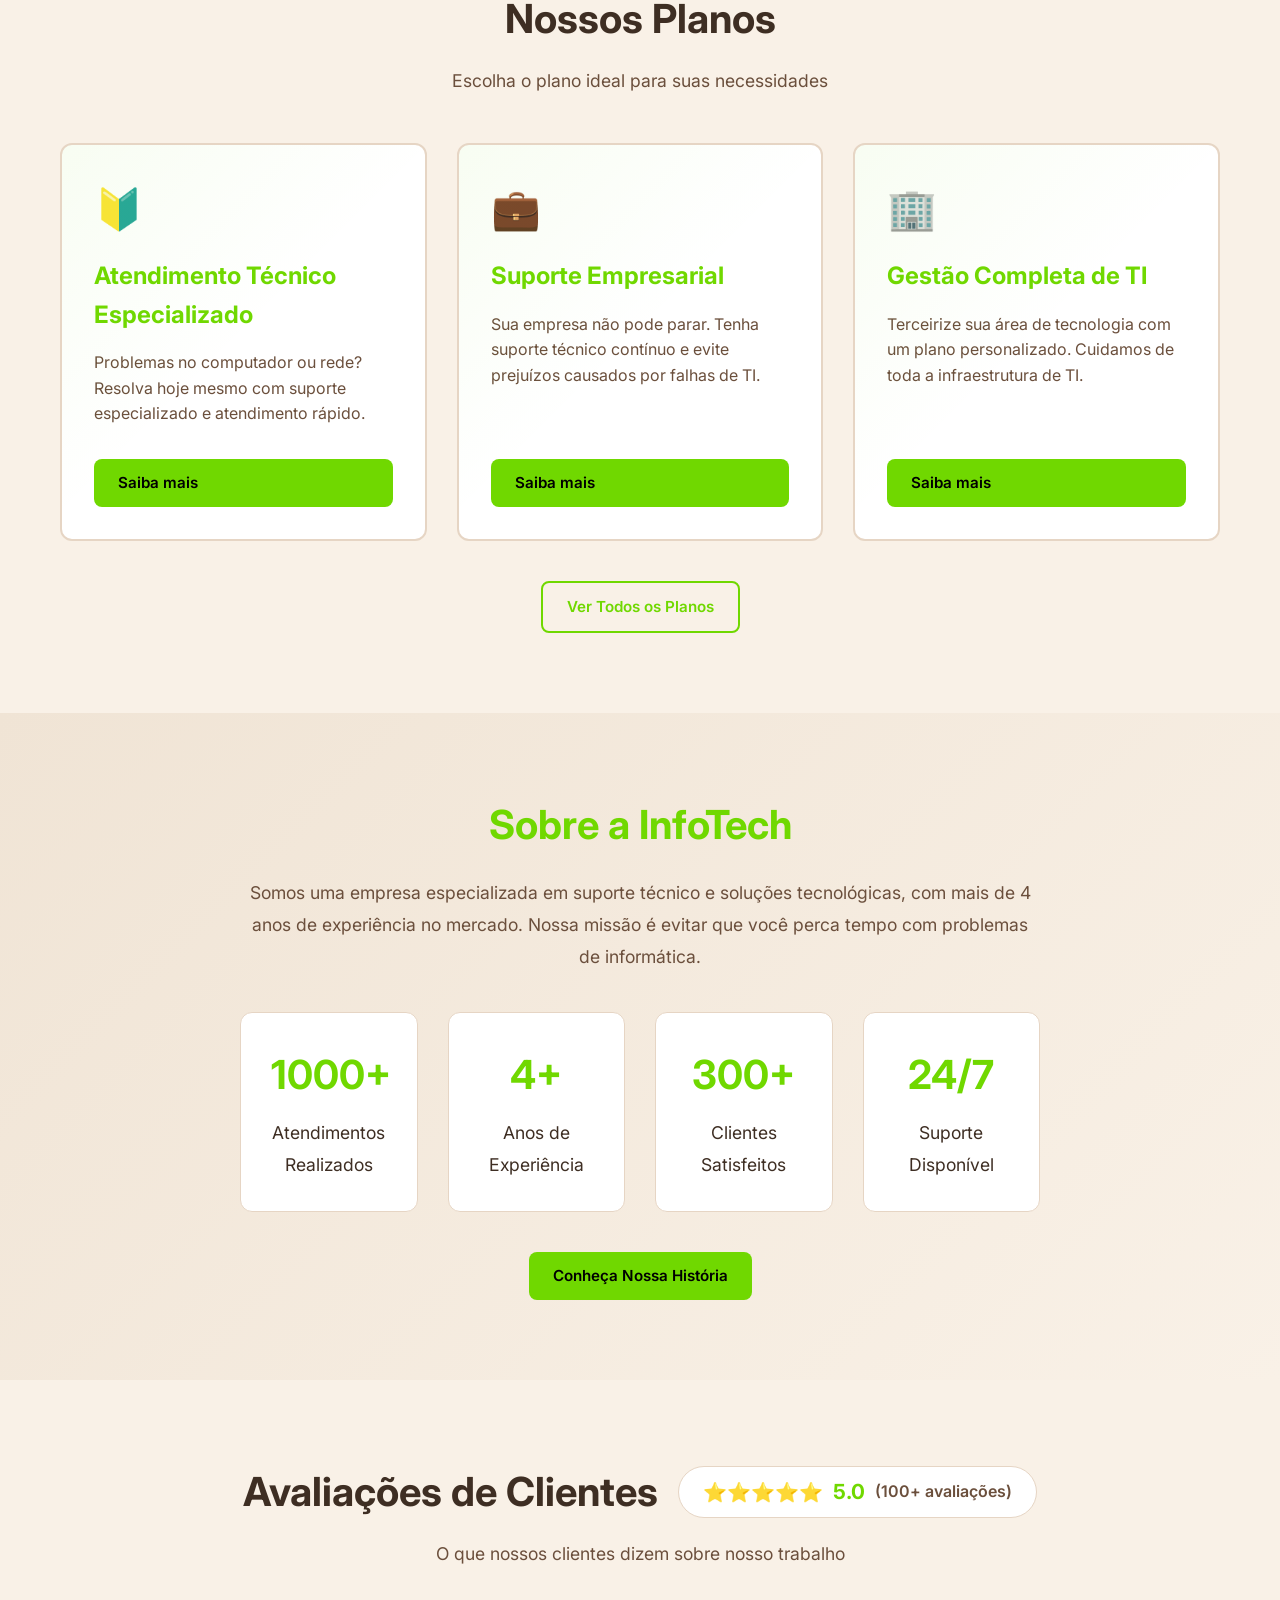
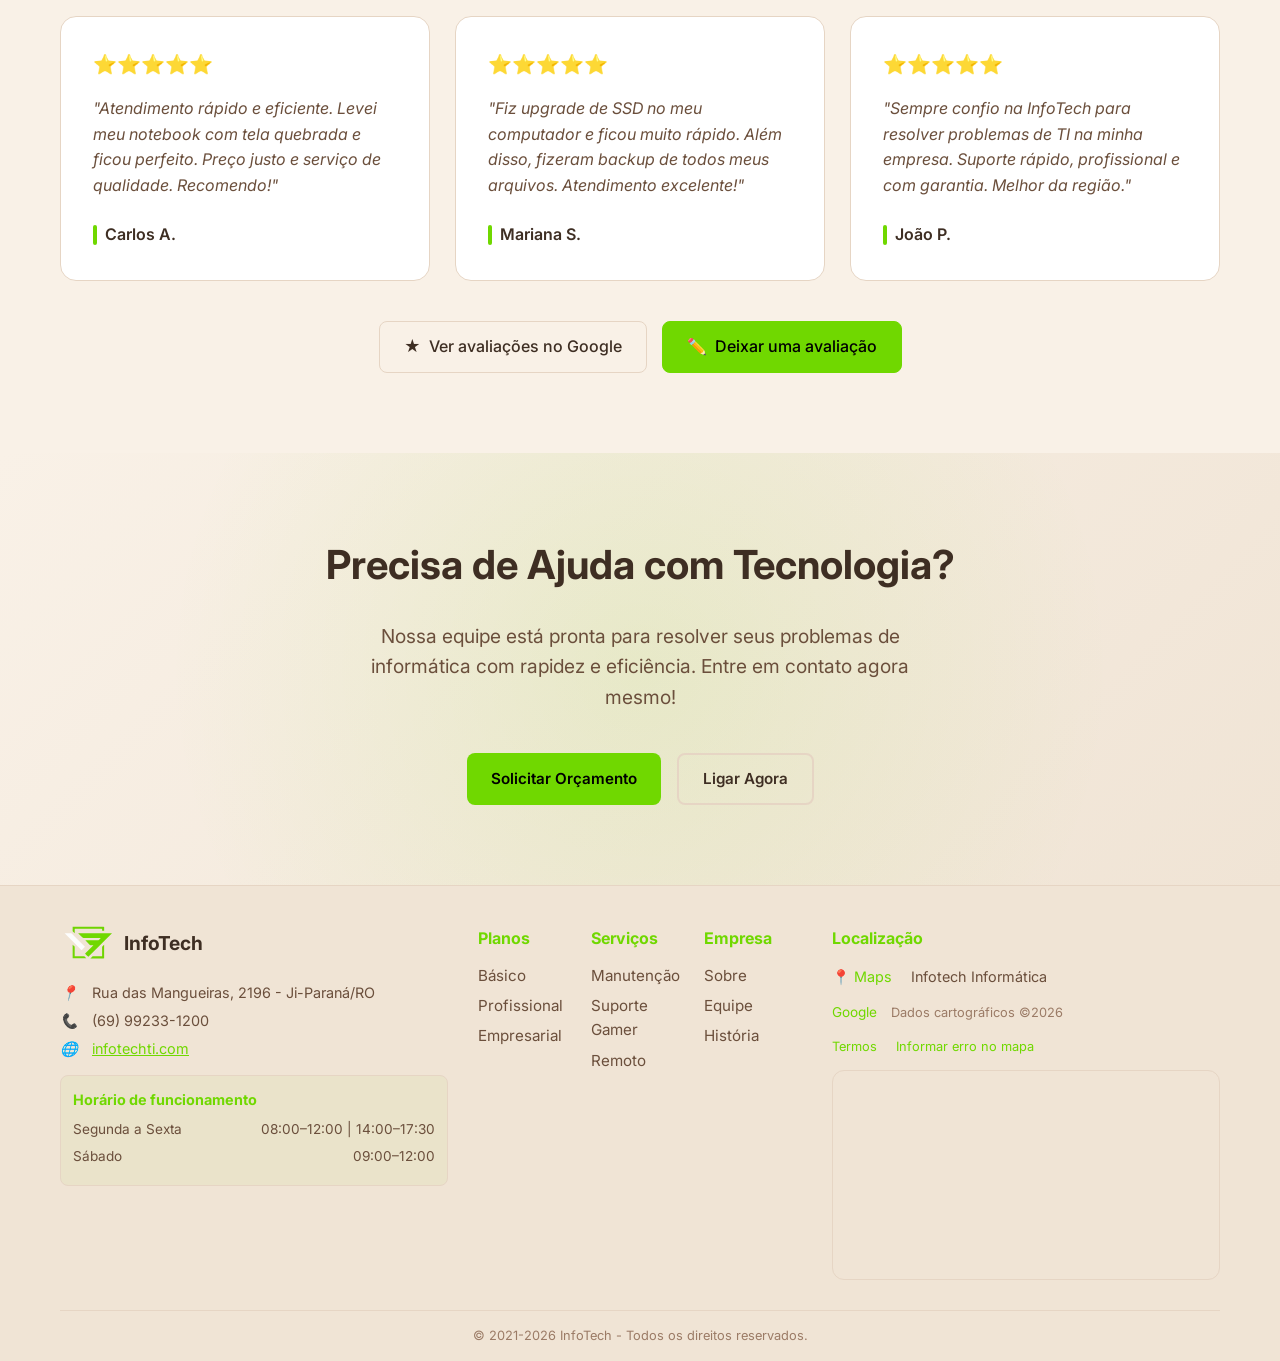
==== commit 32bda41b: "Update index.html" ====
--- a/index.html
+++ b/index.html
@@ -990,7 +990,7 @@
         </div>
     </section>
 
-  <!-- FOOTER COMPACTO - IGUAL AO DAS OUTRAS PÁGINAS -->
+      <!-- FOOTER COMPACTO - COM HORÁRIO DESTACADO E LINKS VERDES -->
 <footer class="footer" style="padding: 40px 0 15px;">
     <div class="container">
         <div class="footer-content" style="grid-template-columns: 1.2fr 1fr 1.2fr; gap: 30px; margin-bottom: 30px;">
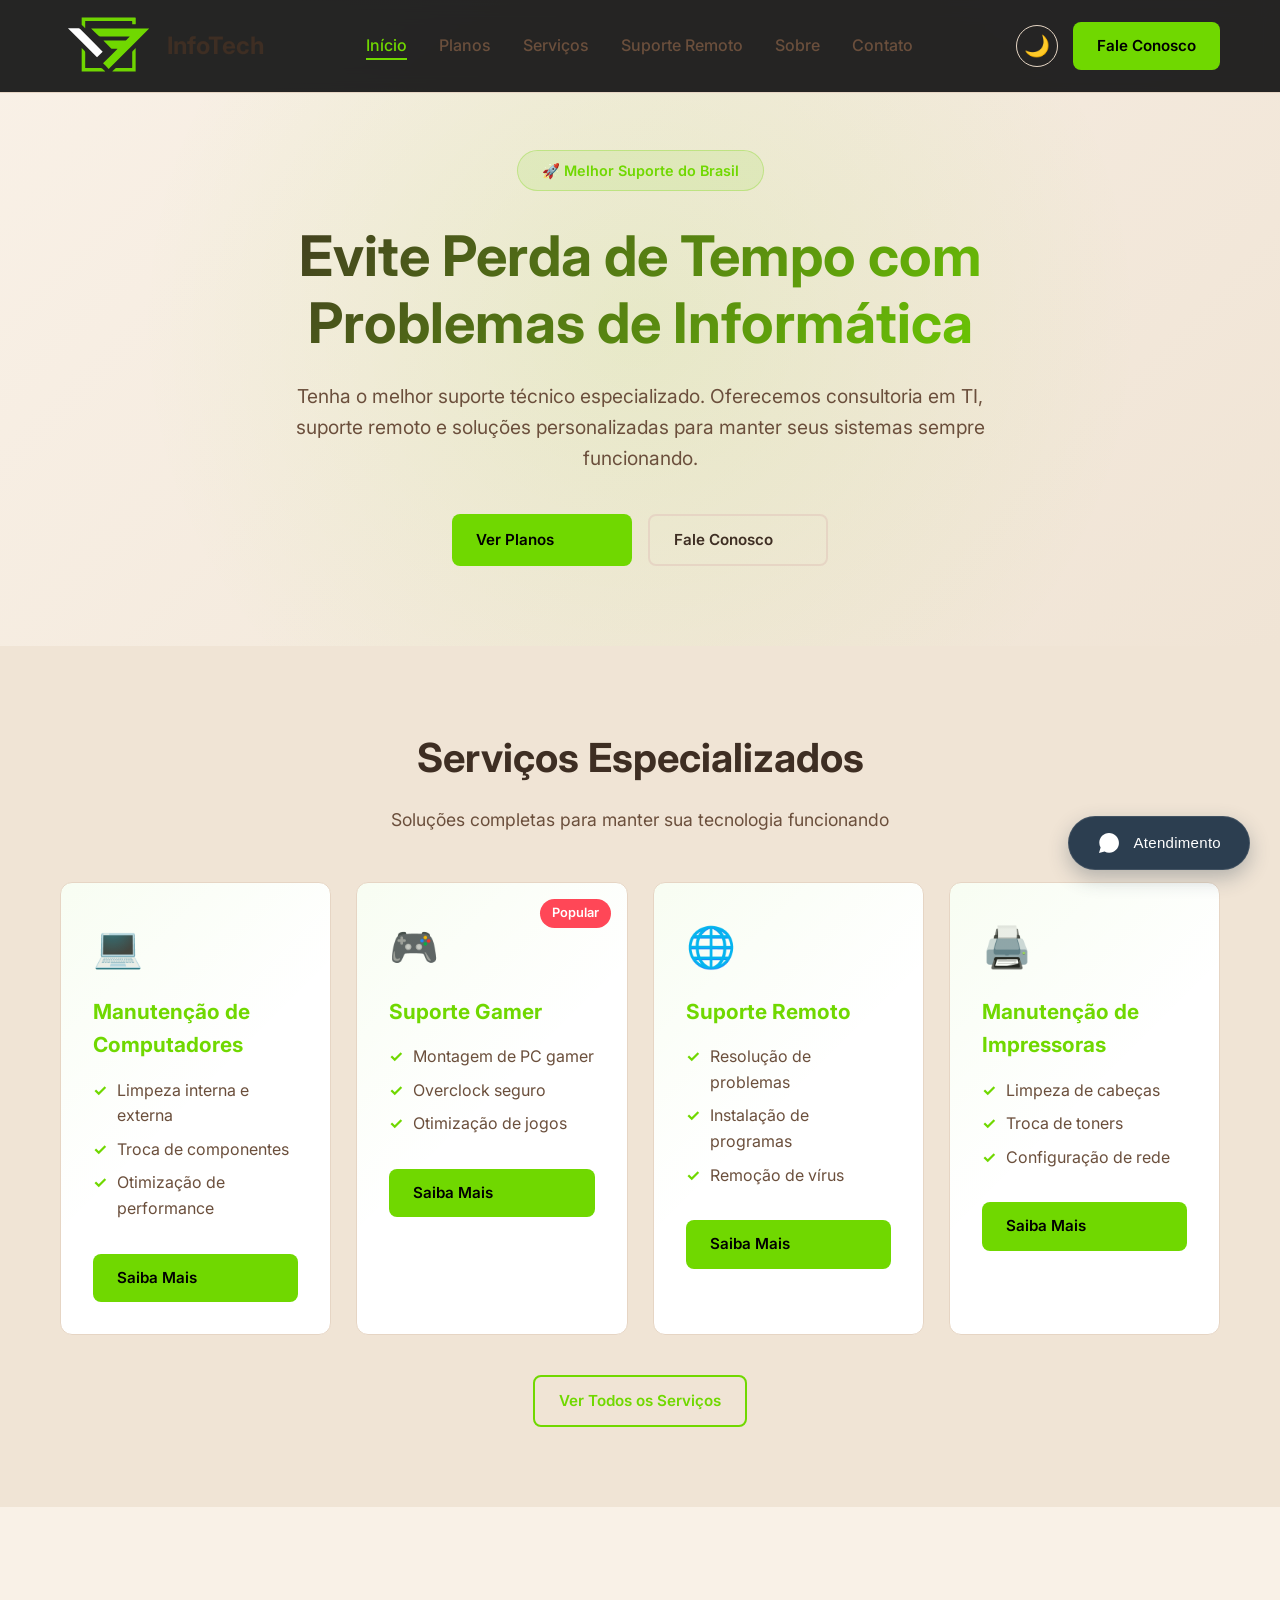
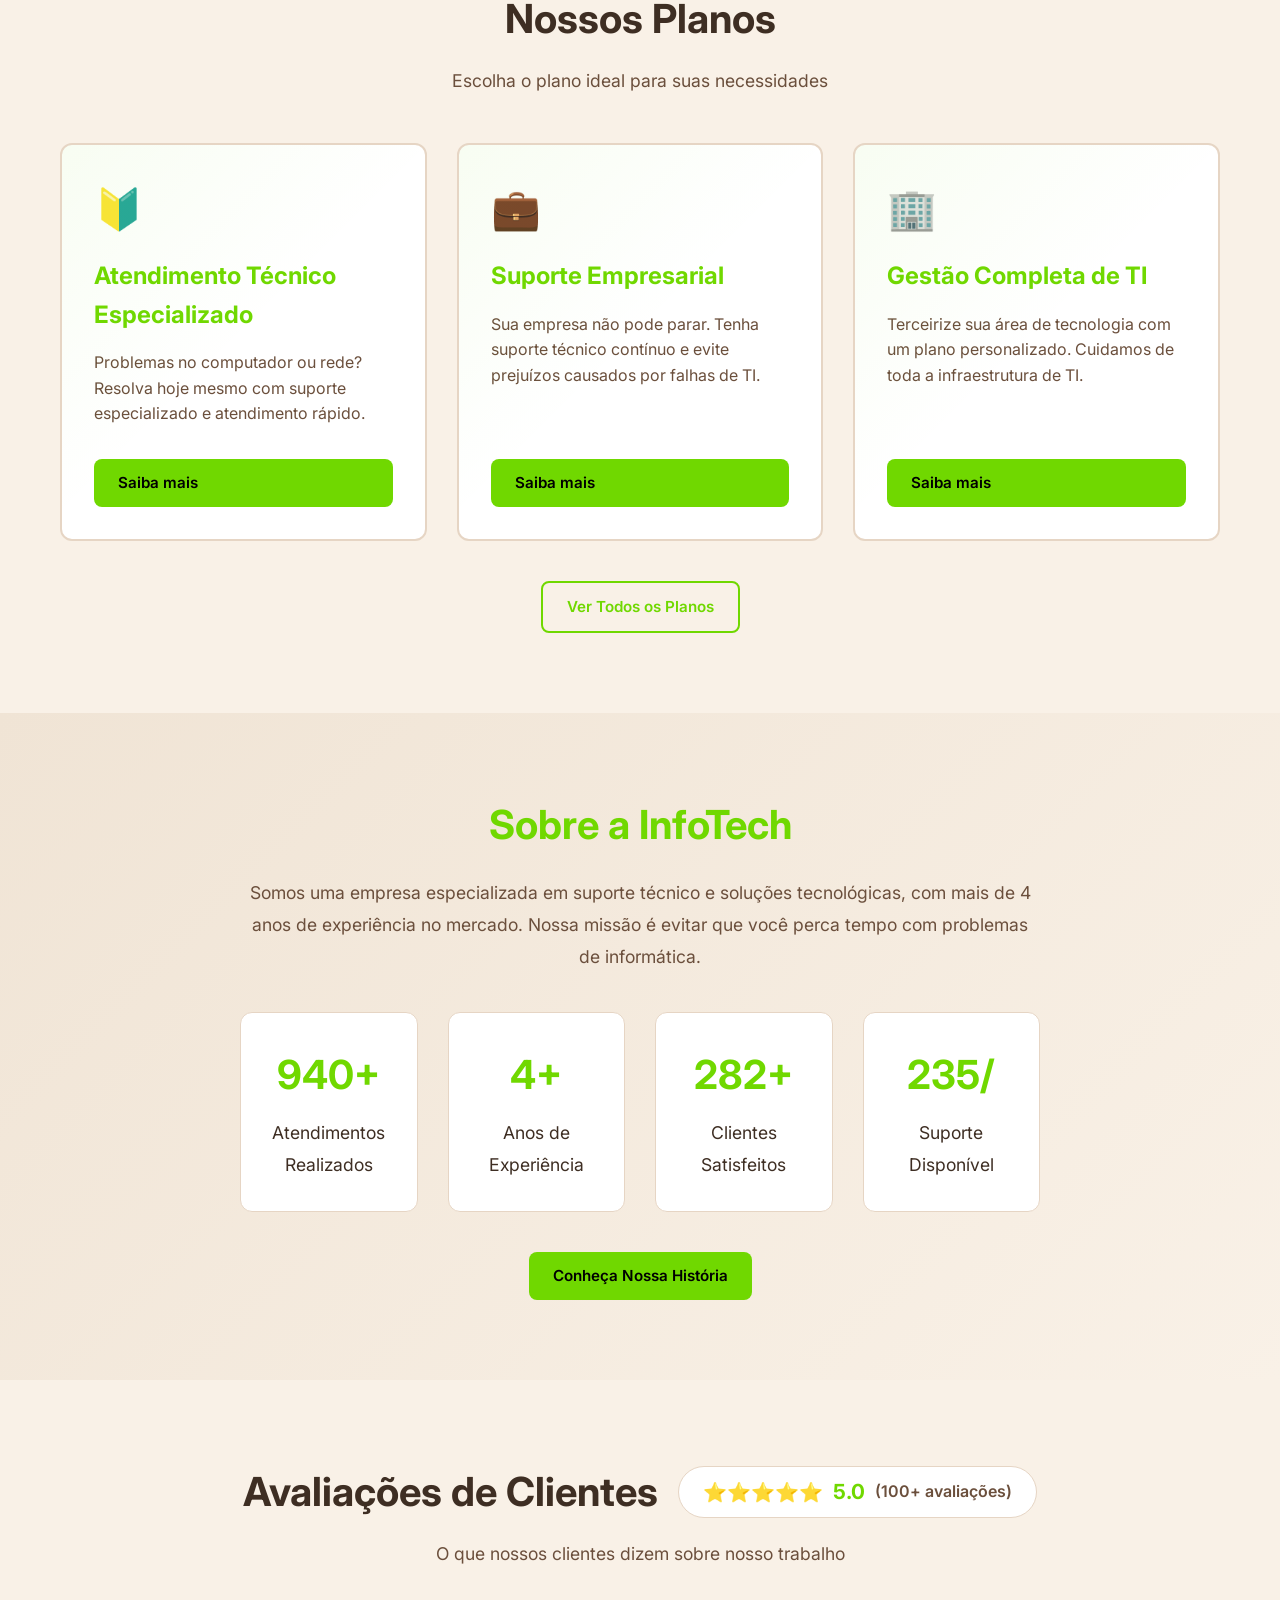
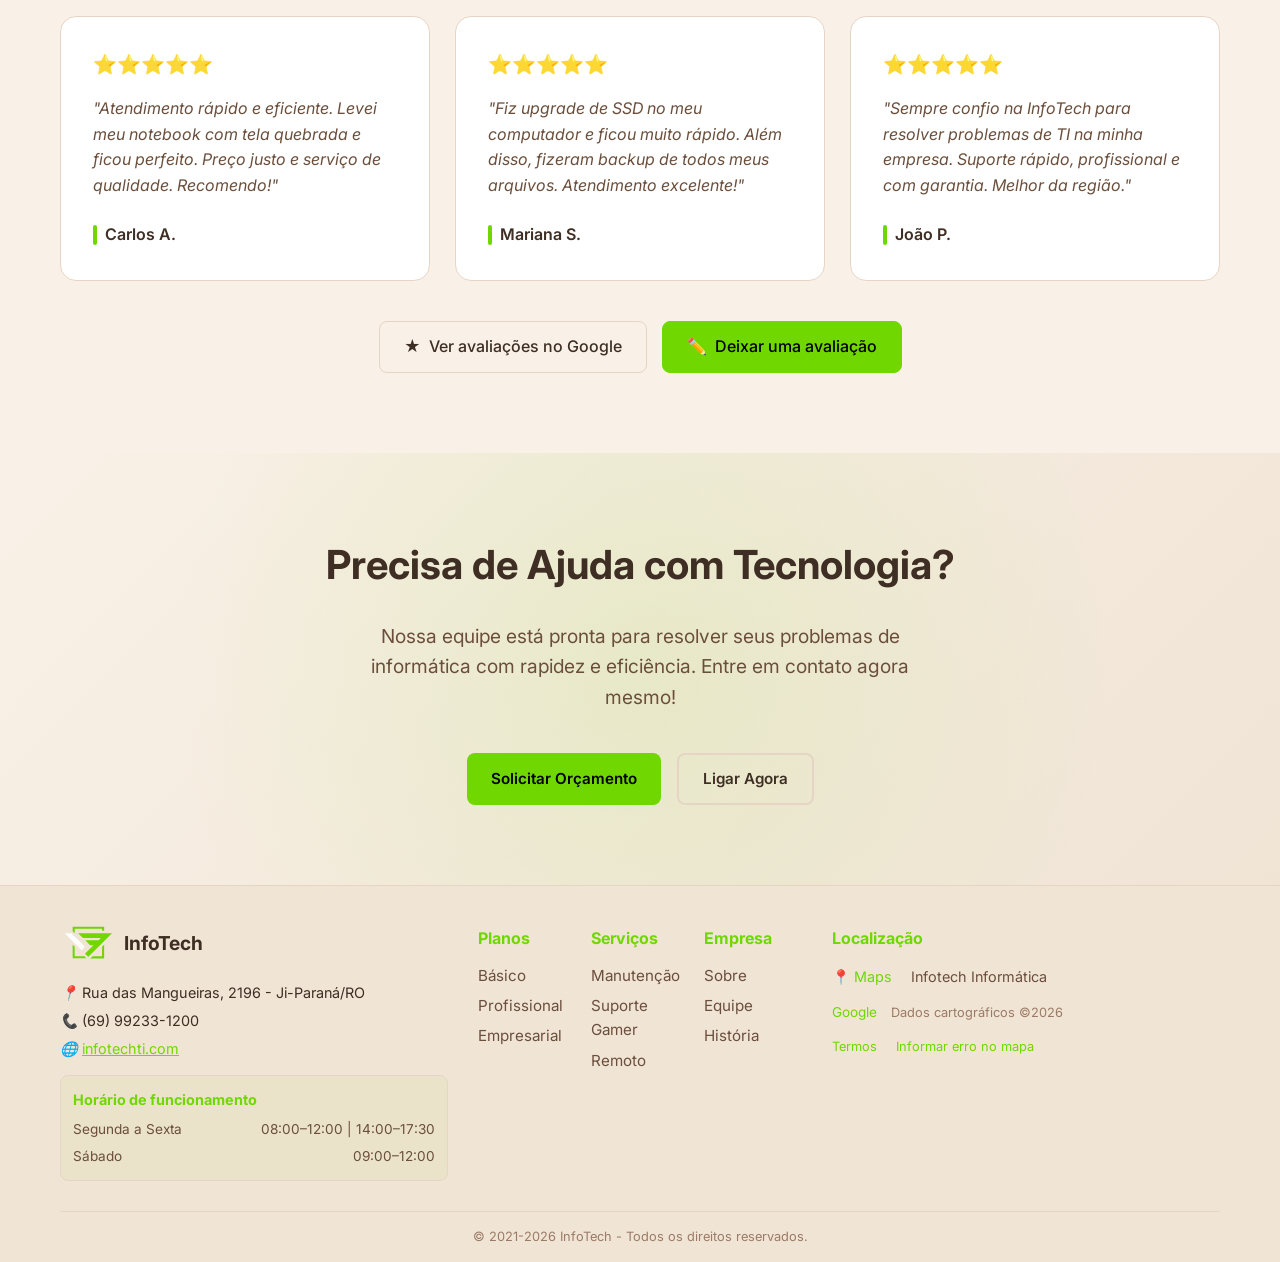
==== commit 1d69fdd7: "Update index.html" ====
--- a/index.html
+++ b/index.html
@@ -549,110 +549,6 @@
             color: #000;
         }
 
-        /* Footer */
-        .footer {
-            background: var(--footer-bg);
-            padding: 60px 0 20px;
-            border-top: 1px solid var(--border-color);
-        }
-
-        .footer-content {
-            display: grid;
-            grid-template-columns: 1.5fr 1fr 1.5fr;
-            gap: 40px;
-            margin-bottom: 40px;
-        }
-
-        .footer-info h4 {
-            color: var(--primary-green);
-            margin-bottom: 20px;
-            font-size: 1.2rem;
-        }
-
-        .footer-info p {
-            color: var(--text-secondary);
-            margin-bottom: 10px;
-            line-height: 1.6;
-        }
-
-        .footer-info i {
-            margin-right: 10px;
-            color: var(--primary-green);
-        }
-
-        .business-hours {
-            background: rgba(112,216,0,0.05);
-            padding: 15px;
-            border-radius: 12px;
-            border: 1px solid var(--border-color);
-            margin-top: 20px;
-        }
-
-        .business-hours h5 {
-            color: var(--primary-green);
-            margin-bottom: 10px;
-            font-size: 1rem;
-        }
-
-        .hours-item {
-            display: flex;
-            justify-content: space-between;
-            color: var(--text-secondary);
-            font-size: 0.9rem;
-            margin-bottom: 5px;
-        }
-
-        .map-container {
-            margin-top: 20px;
-            border-radius: 12px;
-            overflow: hidden;
-            border: 1px solid var(--border-color);
-        }
-
-        .map-container iframe {
-            width: 100%;
-            height: 200px;
-            border: 0;
-        }
-
-        .footer-links {
-            display: grid;
-            grid-template-columns: repeat(2, 1fr);
-            gap: 20px;
-        }
-
-        .footer-column h4 {
-            color: var(--primary-green);
-            margin-bottom: 20px;
-            font-size: 1.1rem;
-        }
-
-        .footer-column ul {
-            list-style: none;
-        }
-
-        .footer-column li {
-            margin-bottom: 10px;
-        }
-
-        .footer-column a {
-            color: var(--text-secondary);
-            text-decoration: none;
-            transition: color 0.3s;
-        }
-
-        .footer-column a:hover {
-            color: var(--primary-green);
-        }
-
-        .footer-bottom {
-            text-align: center;
-            padding-top: 30px;
-            border-top: 1px solid var(--border-color);
-            color: var(--text-muted);
-            font-size: 0.9rem;
-        }
-
         /* Animações */
         @keyframes fadeInUp {
             from {
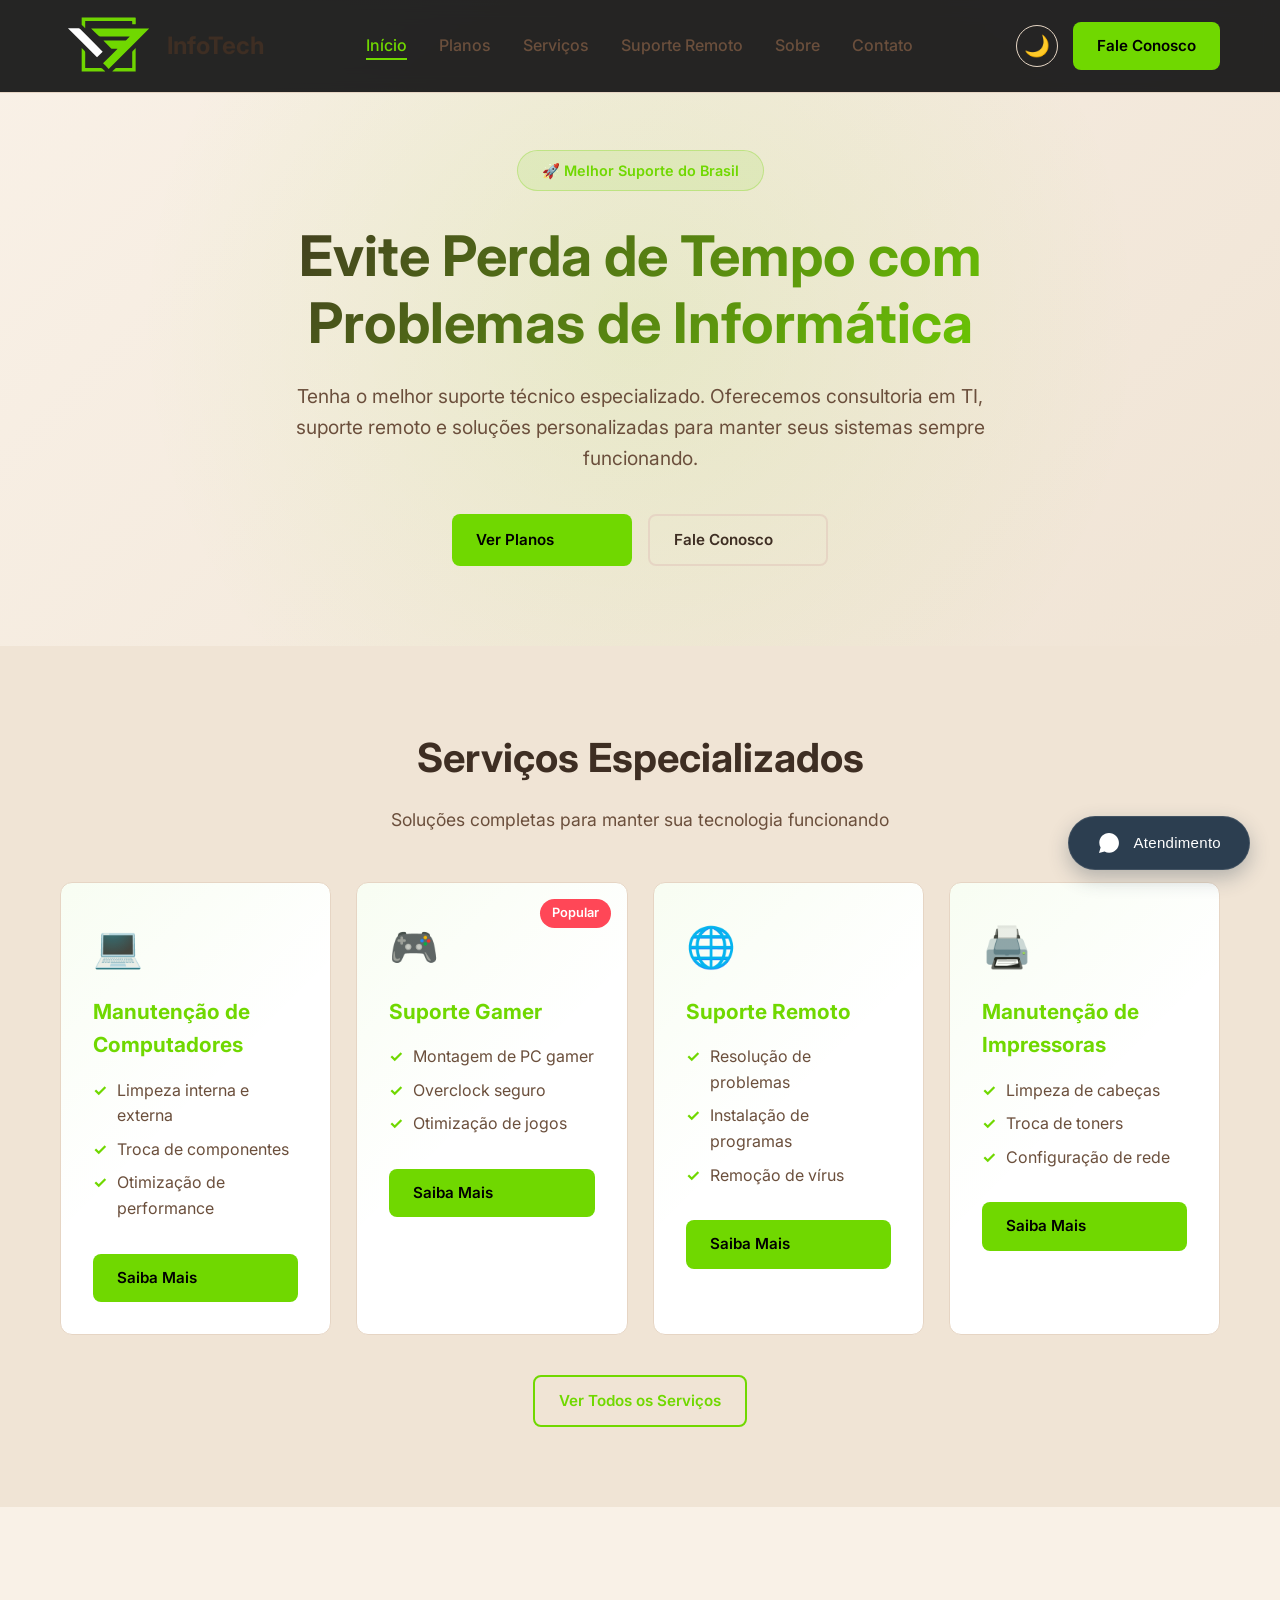
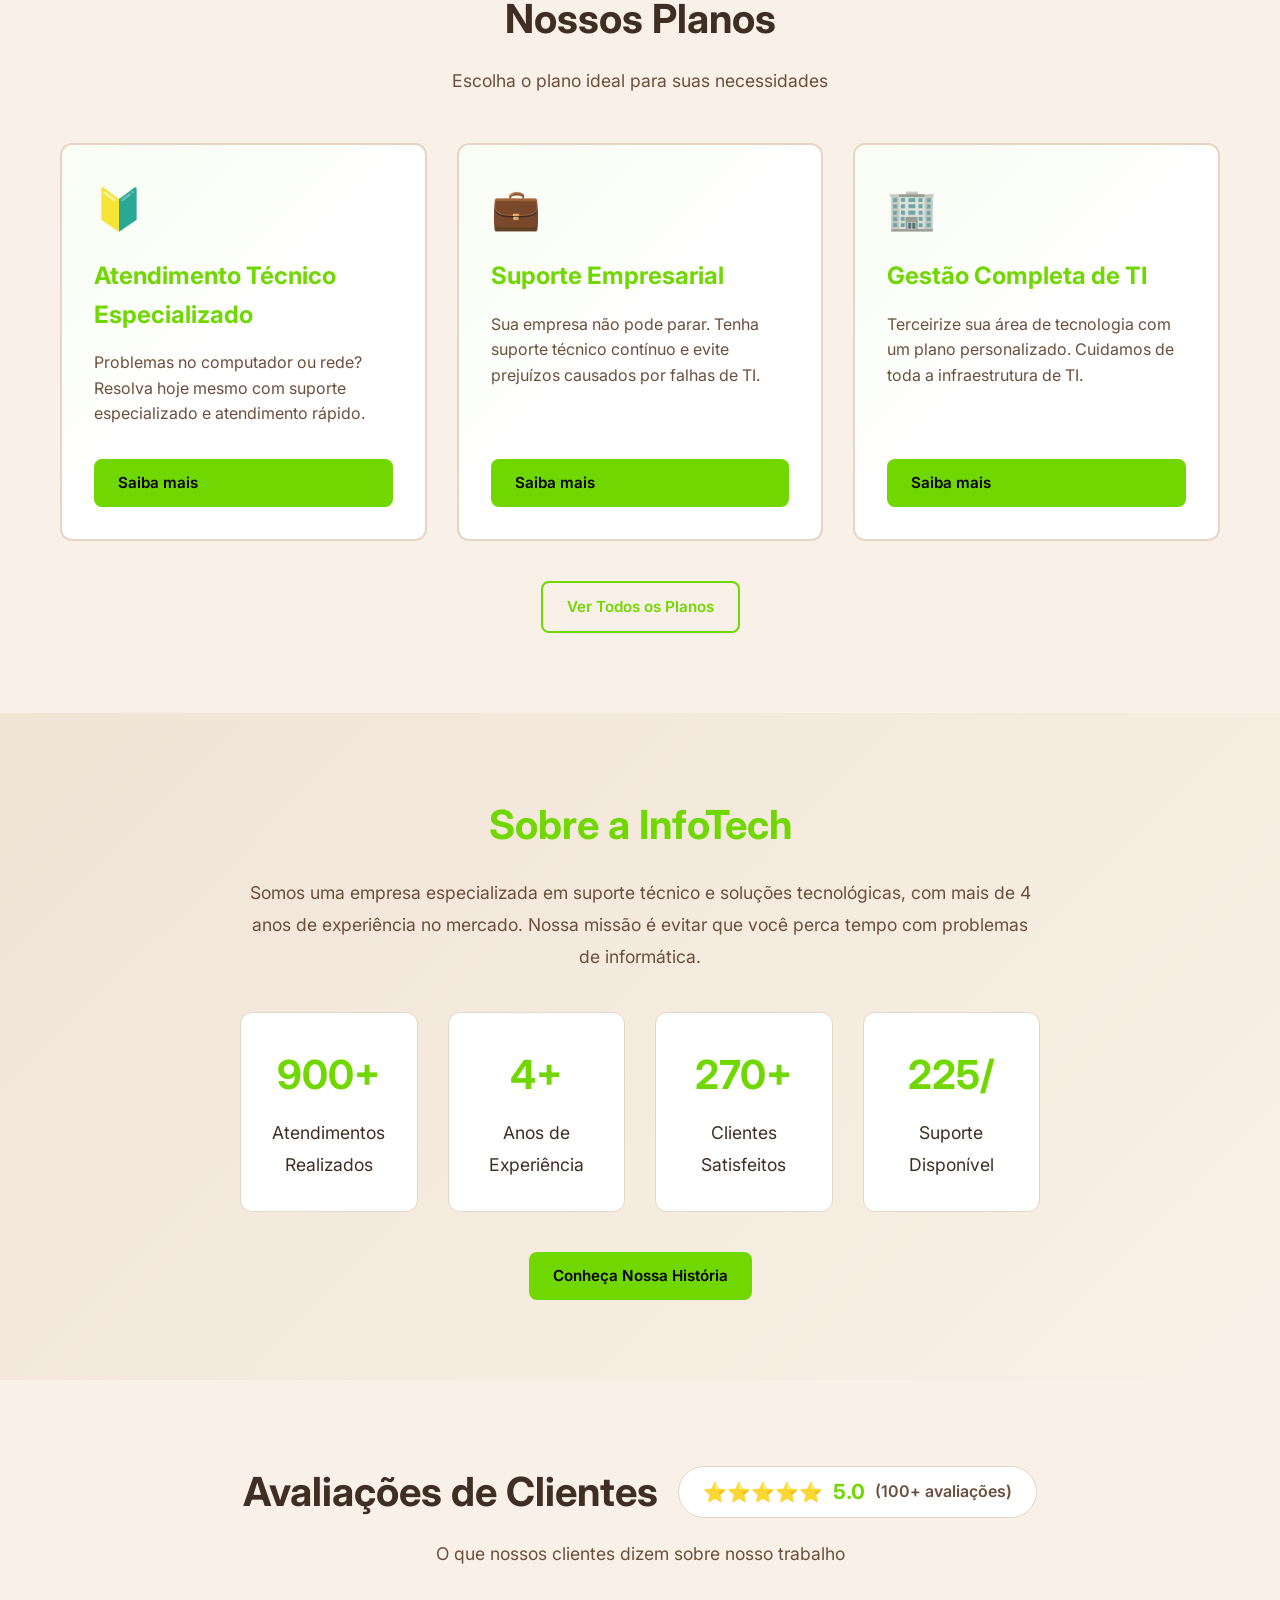
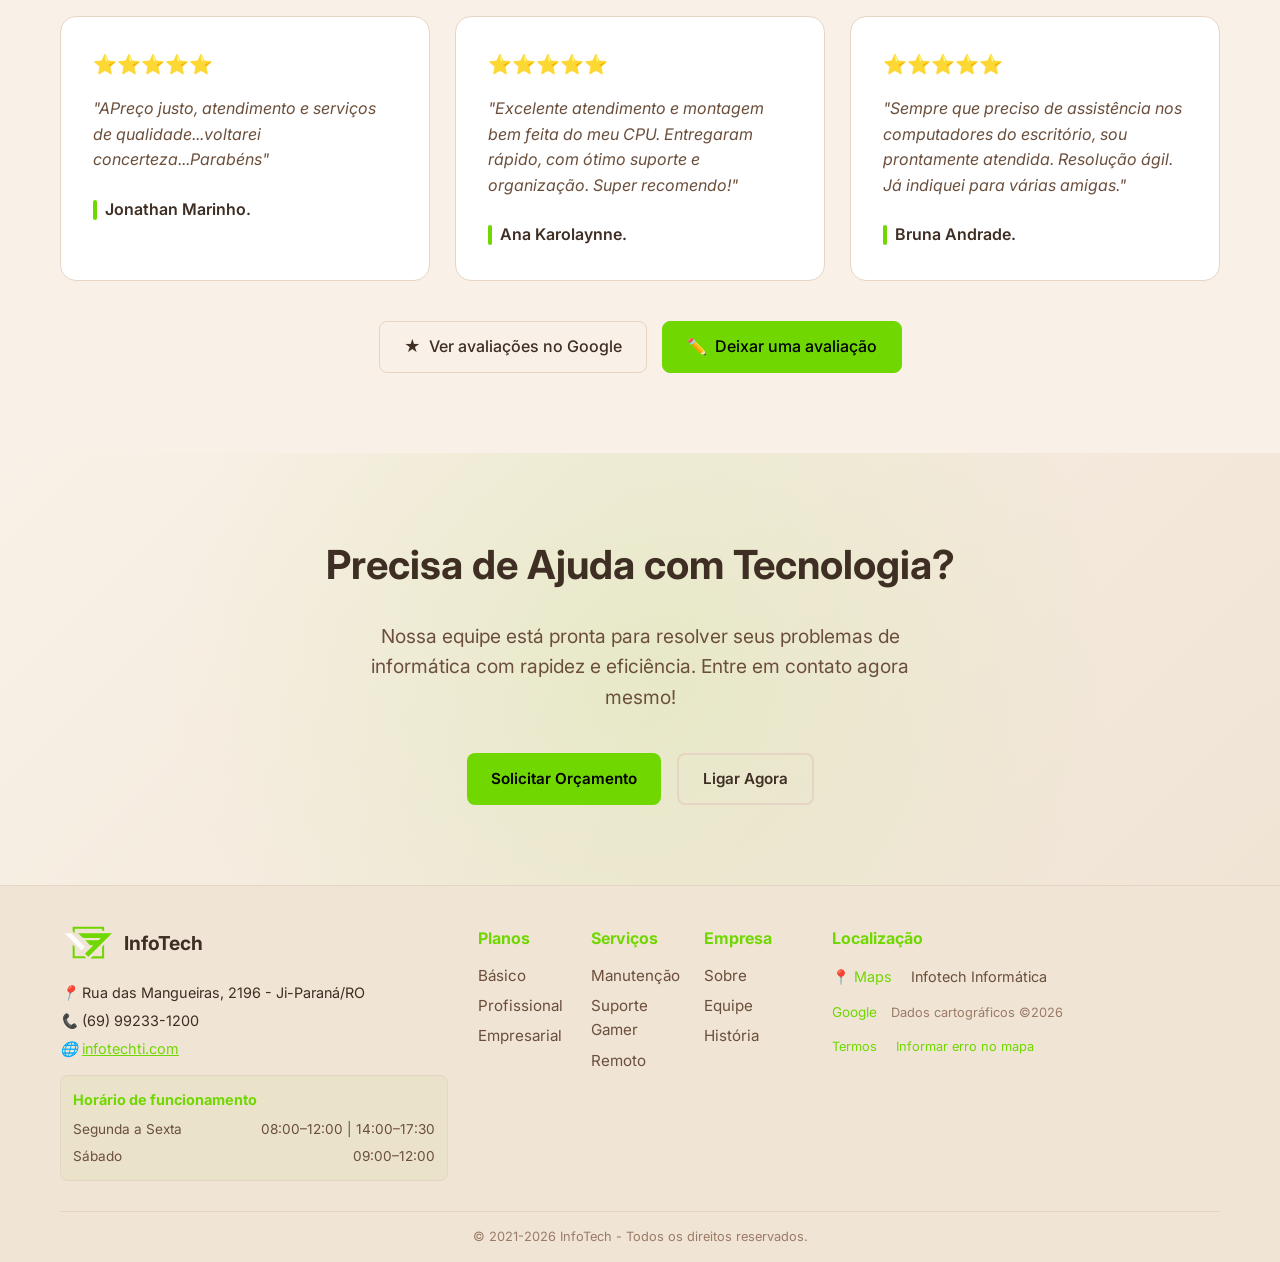
==== commit 5287d22f: "Update index.html" ====
--- a/index.html
+++ b/index.html
@@ -843,29 +843,29 @@
             <div class="testimonials-grid">
                 <div class="testimonial-card">
                     <div class="testimonial-stars">⭐⭐⭐⭐⭐</div>
-                    <div class="testimonial-text">"Atendimento rápido e eficiente. Levei meu notebook com tela quebrada e ficou perfeito. Preço justo e serviço de qualidade. Recomendo!"</div>
-                    <div class="testimonial-author">Carlos A.</div>
+                    <div class="testimonial-text">"APreço justo, atendimento e serviços de qualidade...voltarei concerteza...Parabéns"</div>
+                    <div class="testimonial-author">Jonathan Marinho.</div>
                 </div>
                 
                 <div class="testimonial-card">
                     <div class="testimonial-stars">⭐⭐⭐⭐⭐</div>
-                    <div class="testimonial-text">"Fiz upgrade de SSD no meu computador e ficou muito rápido. Além disso, fizeram backup de todos meus arquivos. Atendimento excelente!"</div>
-                    <div class="testimonial-author">Mariana S.</div>
+                    <div class="testimonial-text">"Excelente atendimento e montagem bem feita do meu CPU. Entregaram rápido, com ótimo suporte e organização. Super recomendo!"</div>
+                    <div class="testimonial-author">Ana Karolaynne.</div>
                 </div>
                 
                 <div class="testimonial-card">
                     <div class="testimonial-stars">⭐⭐⭐⭐⭐</div>
-                    <div class="testimonial-text">"Sempre confio na InfoTech para resolver problemas de TI na minha empresa. Suporte rápido, profissional e com garantia. Melhor da região."</div>
-                    <div class="testimonial-author">João P.</div>
+                    <div class="testimonial-text">"Sempre que preciso de assistência nos computadores do escritório, sou prontamente atendida. Resolução ágil. Já indiquei para várias amigas."</div>
+                    <div class="testimonial-author">Bruna Andrade.</div>
                 </div>
             </div>
             
             <!-- Botões de avaliação - com links corrigidos -->
             <div class="review-buttons">
-                <a href="https://search.google.com/local/reviews?placeid=CHIJL12P3RX9z5QRYpVHwO5ZOfw" target="_blank" class="btn-review">
+                <a href="https://share.google/ILjZS657eyf3MaEcI" class="btn-review">
                     <span>★</span> Ver avaliações no Google
                 </a>
-                <a href="https://search.google.com/local/writereview?placeid=CHIJL12P3RX9z5QRYpVHwO5ZOfw" target="_blank" class="btn-review btn-review-primary">
+                <a href="https://g.page/r/CZp8jX_HGP9AEAE/review" target="_blank" class="btn-review btn-review-primary">
                     <span>✏️</span> Deixar uma avaliação
                 </a>
             </div>
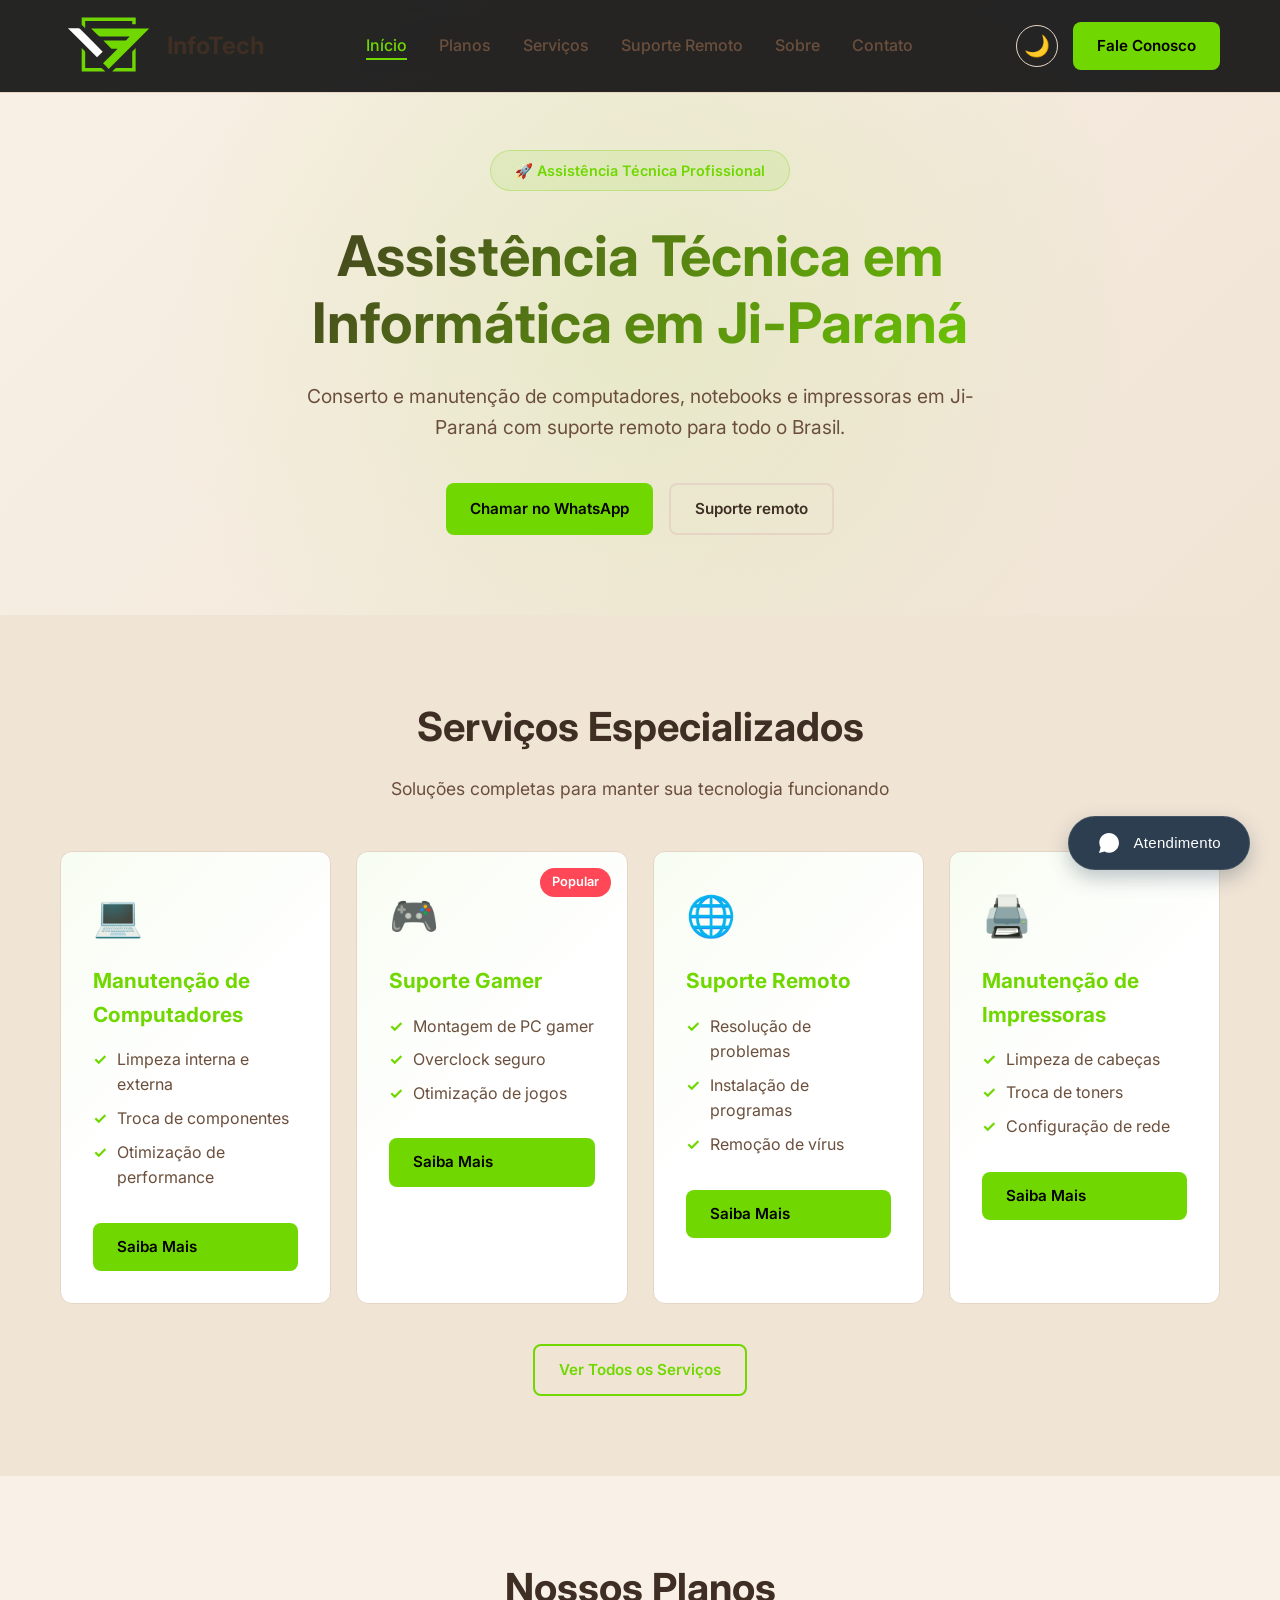
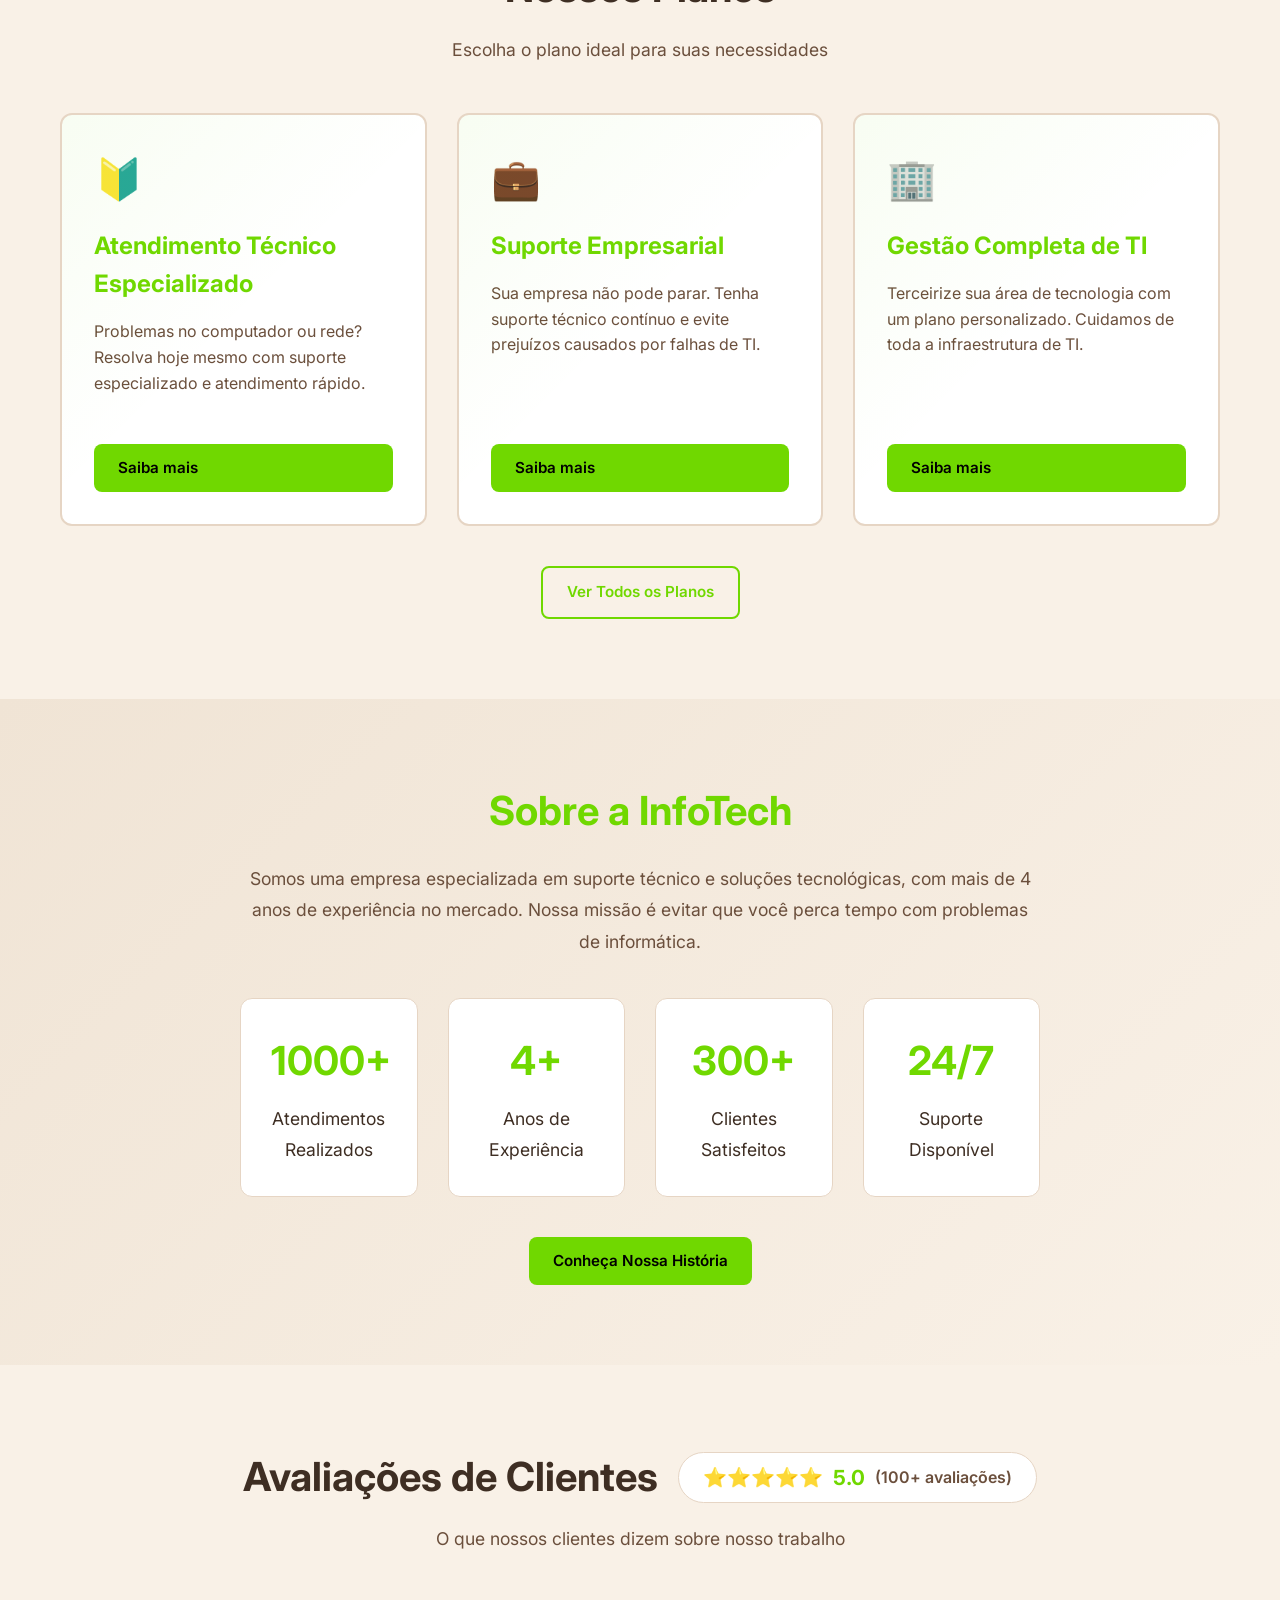
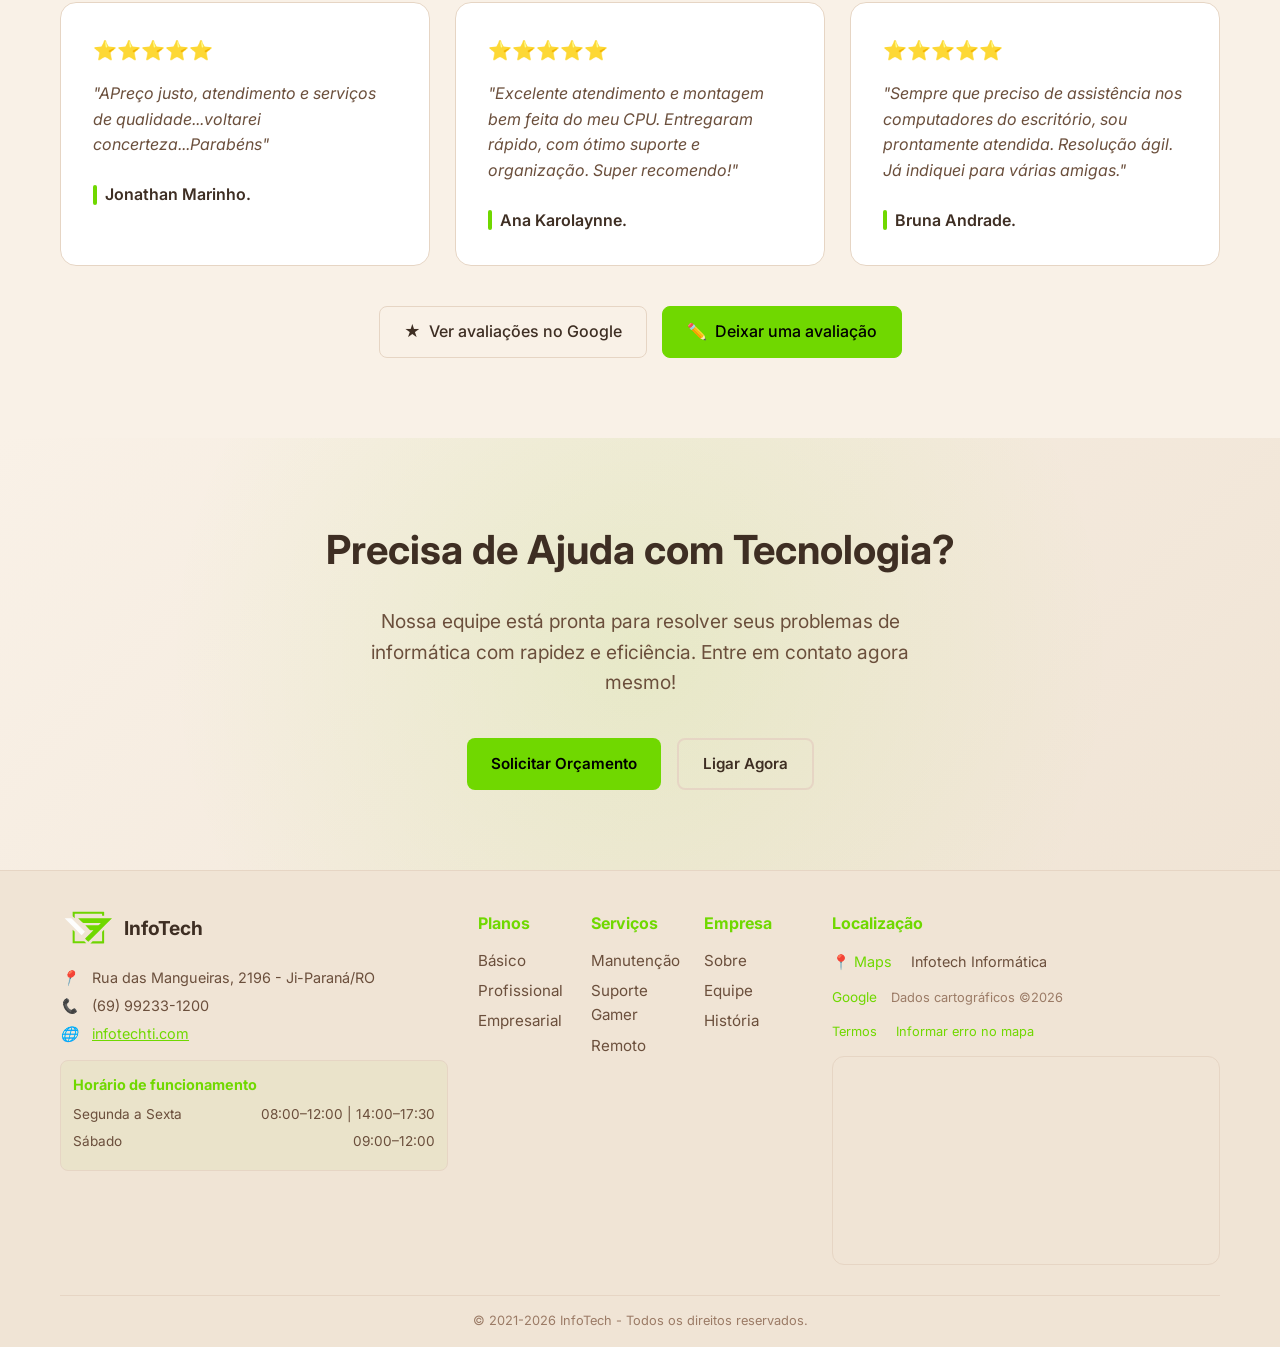
==== commit 8c861608: "Update index.html" ====
--- a/index.html
+++ b/index.html
@@ -688,12 +688,12 @@
     <!-- Hero Section -->
     <section class="hero">
         <div class="container">
-            <div class="hero-badge">🚀 Melhor Suporte do Brasil</div>
-            <h1>Evite Perda de Tempo com Problemas de Informática</h1>
-            <p>Tenha o melhor suporte técnico especializado. Oferecemos consultoria em TI, suporte remoto e soluções personalizadas para manter seus sistemas sempre funcionando.</p>
+            <div class="hero-badge">🚀 Assistência Técnica Profissional</div>
+            <h1>Assistência Técnica em Informática em Ji-Paraná</h1>
+            <p>Conserto e manutenção de computadores, notebooks e impressoras em Ji-Paraná com suporte remoto para todo o Brasil.</p>
             <div class="hero-buttons">
-                <a href="planos.html" class="btn btn-primary">Ver Planos</a>
-                <a href="https://wa.me/5569992331200?text=Olá,%20gostaria%20de%20falar%20com%20a%20Infotech" target="_blank" class="btn btn-secondary">Fale Conosco</a>
+               <a href="https://wa.me/5569992331200?text=Olá,%20gostaria%20de%20falar%20com%20a%20Infotech" target="_blank" class="btn btn-primary">Chamar no WhatsApp</a>
+                <a href="suporte.html" class="btn btn-secondary">Suporte remoto</a>
             </div>
         </div>
     </section>
--- a/css/styles.css
+++ b/css/styles.css
@@ -42,7 +42,7 @@
 
 /* ===== ESTILOS GLOBAIS ===== */
 body {
-    font-family: 'Inter', -apple-system, BlinkMacSystemFont, 'Segoe UI', Roboto, sans-serif;
+    font-family: 'Inter', sans-serif;
     background-color: var(--dark-bg);
     color: var(--text-primary);
     line-height: 1.6;
@@ -79,7 +79,7 @@
     margin-right: auto;
 }
 
-/* ===== HEADER E NAVEGAÇÃO ===== */
+/* ===== HEADER ===== */
 .header {
     position: fixed;
     top: 0;
@@ -89,7 +89,6 @@
     backdrop-filter: blur(10px);
     z-index: 10000;
     border-bottom: 1px solid var(--border-color);
-    transition: background-color 0.3s, border-color 0.3s;
 }
 
 .navbar {
@@ -102,9 +101,7 @@
     justify-content: space-between;
 }
 
-/* LOGO PADRÃO (HEADER) */
-.logo a,
-.nav-brand a {
+.logo a {
     display: flex;
     align-items: center;
     gap: 10px;
@@ -114,17 +111,14 @@
 .logo svg {
     height: 60px;
     width: auto;
-    display: block;
 }
 
 .logo span {
     color: var(--text-primary);
     font-size: 1.5rem;
     font-weight: 700;
-    transition: color 0.3s;
-}
-
-/* Menu de navegação */
+}
+
 .nav-menu {
     display: flex;
     list-style: none;
@@ -141,7 +135,6 @@
     font-size: 1rem;
     transition: color 0.3s ease;
     position: relative;
-    cursor: pointer;
 }
 
 .nav-link:hover,
@@ -159,7 +152,6 @@
     background: var(--primary-green);
 }
 
-/* Ações do Header */
 .header-actions {
     display: flex;
     align-items: center;
@@ -215,7 +207,6 @@
     color: #000;
 }
 
-/* Botão de tema */
 .theme-toggle {
     background: transparent;
     border: 1px solid var(--border-color);
@@ -246,7 +237,6 @@
     gap: 6px;
     padding: 5px;
     z-index: 10002;
-    position: relative;
 }
 
 .hamburger span {
@@ -263,29 +253,18 @@
 
 .hamburger.active span:nth-child(2) {
     opacity: 0;
-    transform: translateX(-10px);
 }
 
 .hamburger.active span:nth-child(3) {
     transform: rotate(-45deg) translate(6px, -7px);
 }
 
-/* ===== CLASSES AUXILIARES ===== */
-.desktop-only {
-    display: block;
-}
-
-.mobile-only {
-    display: none !important;
-}
-
-/* ===== HERO SECTION ===== */
+/* ===== HERO ===== */
 .hero {
     padding: 150px 0 80px;
     background: var(--gradient-bg);
     text-align: center;
     position: relative;
-    transition: background 0.3s;
 }
 
 .hero::before {
@@ -299,11 +278,6 @@
     pointer-events: none;
 }
 
-.hero-content {
-    position: relative;
-    z-index: 2;
-}
-
 .hero-badge {
     display: inline-block;
     background: rgba(112, 216, 0, 0.1);
@@ -343,11 +317,14 @@
     flex-wrap: wrap;
 }
 
-.hero-buttons .btn {
-    min-width: 180px;
-}
-
 /* ===== GRIDS ===== */
+.services-grid {
+    display: grid;
+    grid-template-columns: repeat(4, 1fr);
+    gap: 25px;
+    margin-top: 40px;
+}
+
 .planos-grid {
     display: grid;
     grid-template-columns: repeat(3, 1fr);
@@ -355,12 +332,6 @@
     margin-top: 40px;
 }
 
-.services-grid {
-    display: grid;
-    grid-template-columns: repeat(4, 1fr);
-    gap: 25px;
-}
-
 .stats-grid {
     display: grid;
     grid-template-columns: repeat(4, 1fr);
@@ -368,10 +339,18 @@
     margin: 40px 0;
 }
 
+.testimonials-grid {
+    display: grid;
+    grid-template-columns: repeat(3, 1fr);
+    gap: 25px;
+    margin-top: 40px;
+}
+
 /* ===== CARDS ===== */
 .service-card,
 .plan-card,
-.stat-item {
+.stat-item,
+.testimonial-card {
     background: var(--card-bg);
     padding: 2rem;
     border-radius: 12px;
@@ -383,7 +362,8 @@
 
 .service-card:hover,
 .plan-card:hover,
-.stat-item:hover {
+.stat-item:hover,
+.testimonial-card:hover {
     transform: translateY(-5px);
     border-color: var(--primary-green);
     box-shadow: 0 10px 30px rgba(112, 216, 0, 0.1);
@@ -445,6 +425,12 @@
     font-weight: bold;
 }
 
+.service-card .btn,
+.plan-card .btn {
+    width: 100%;
+    margin-top: 1rem;
+}
+
 /* Estatísticas */
 .stat-item {
     text-align: center;
@@ -462,7 +448,114 @@
     font-size: 1rem;
 }
 
-/* ===== SEÇÃO SOBRE ===== */
+/* ===== TESTIMONIALS ===== */
+.testimonials-section {
+    padding: 80px 0;
+    background: var(--dark-bg);
+}
+
+.testimonials-header {
+    display: flex;
+    align-items: center;
+    justify-content: center;
+    gap: 20px;
+    margin-bottom: 1rem;
+    flex-wrap: wrap;
+}
+
+.rating-badge {
+    background: var(--card-bg);
+    border: 1px solid var(--border-color);
+    border-radius: 50px;
+    padding: 0.5rem 1.5rem;
+    display: inline-flex;
+    align-items: center;
+    gap: 10px;
+    font-weight: 600;
+}
+
+.rating-badge .stars {
+    color: #ffbb00;
+    font-size: 1.2rem;
+}
+
+.rating-badge .score {
+    color: var(--primary-green);
+    font-size: 1.3rem;
+    font-weight: 700;
+}
+
+.testimonial-stars {
+    color: #ffbb00;
+    font-size: 1.2rem;
+    margin-bottom: 1rem;
+}
+
+.testimonial-text {
+    color: var(--text-secondary);
+    line-height: 1.6;
+    margin-bottom: 1.5rem;
+    font-style: italic;
+}
+
+.testimonial-author {
+    color: var(--text-primary);
+    font-weight: 600;
+    display: flex;
+    align-items: center;
+    gap: 8px;
+}
+
+.testimonial-author::before {
+    content: '';
+    width: 4px;
+    height: 20px;
+    background: var(--primary-green);
+    border-radius: 2px;
+}
+
+.review-buttons {
+    display: flex;
+    gap: 15px;
+    justify-content: center;
+    flex-wrap: wrap;
+    margin-top: 40px;
+}
+
+.btn-review {
+    background: transparent;
+    color: var(--text-primary);
+    border: 1px solid var(--border-color);
+    padding: 0.75rem 1.5rem;
+    border-radius: 8px;
+    text-decoration: none;
+    font-weight: 500;
+    display: inline-flex;
+    align-items: center;
+    gap: 8px;
+    transition: all 0.3s ease;
+}
+
+.btn-review:hover {
+    border-color: var(--primary-green);
+    color: var(--primary-green);
+    transform: translateY(-2px);
+}
+
+.btn-review-primary {
+    background: var(--primary-green);
+    color: #000;
+    border: 1px solid var(--primary-green);
+}
+
+.btn-review-primary:hover {
+    background: #6BC91A;
+    transform: translateY(-2px);
+    box-shadow: 0 8px 25px rgba(112, 216, 0, 0.3);
+    color: #000;
+}
+
+/* ===== SOBRE ===== */
 .about-section {
     padding: 80px 0;
     background: linear-gradient(135deg, var(--darker-bg) 0%, var(--dark-bg) 100%);
@@ -486,7 +579,7 @@
     font-size: 1.1rem;
 }
 
-/* ===== SEÇÃO CTA ===== */
+/* ===== CTA ===== */
 .cta-section {
     background: var(--gradient-bg);
     text-align: center;
@@ -536,7 +629,6 @@
     background: var(--footer-bg);
     padding: 60px 0 20px;
     border-top: 1px solid var(--border-color);
-    transition: background-color 0.3s, border-color 0.3s;
 }
 
 .footer-content {
@@ -546,7 +638,6 @@
     margin-bottom: 40px;
 }
 
-/* Logo no footer */
 .footer .logo a {
     display: flex;
     align-items: center;
@@ -566,10 +657,50 @@
     font-weight: 700;
 }
 
-.footer-brand p {
+.footer-info p {
     color: var(--text-secondary);
-    line-height: 1.8;
+    margin-bottom: 10px;
+    line-height: 1.6;
+}
+
+.footer-info i {
+    margin-right: 10px;
+    color: var(--primary-green);
+}
+
+.business-hours {
+    background: rgba(112, 216, 0, 0.05);
+    padding: 15px;
+    border-radius: 12px;
+    border: 1px solid var(--border-color);
+    margin-top: 20px;
+}
+
+.business-hours h5 {
+    color: var(--primary-green);
+    margin-bottom: 10px;
     font-size: 1rem;
+}
+
+.hours-item {
+    display: flex;
+    justify-content: space-between;
+    color: var(--text-secondary);
+    font-size: 0.9rem;
+    margin-bottom: 5px;
+}
+
+.map-container {
+    margin-top: 20px;
+    border-radius: 12px;
+    overflow: hidden;
+    border: 1px solid var(--border-color);
+}
+
+.map-container iframe {
+    width: 100%;
+    height: 200px;
+    border: 0;
 }
 
 .footer-links {
@@ -601,11 +732,6 @@
 
 .footer-column a:hover {
     color: var(--primary-green);
-}
-
-.footer-column li:not(a) {
-    color: var(--text-secondary);
-    font-size: 0.95rem;
 }
 
 .footer-bottom {
@@ -616,7 +742,7 @@
     font-size: 0.9rem;
 }
 
-/* ===== RESPONSIVIDADE MOBILE ===== */
+/* ===== MOBILE ===== */
 @media (max-width: 968px) {
     .services-grid {
         grid-template-columns: repeat(2, 1fr);
@@ -630,6 +756,10 @@
         grid-template-columns: repeat(2, 1fr);
     }
     
+    .testimonials-grid {
+        grid-template-columns: repeat(2, 1fr);
+    }
+    
     .footer-content {
         grid-template-columns: 1fr;
     }
@@ -640,48 +770,37 @@
 }
 
 @media (max-width: 768px) {
-    /* Container */
     .container {
-        padding: 0 16px;
-    }
-    
-    /* HEADER MOBILE */
+        padding: 0 15px;
+    }
+    
+    /* Header */
     .navbar {
         padding: 0.6rem 0;
     }
     
     .logo svg {
-        height: 40px !important;
+        height: 40px;
     }
     
     .logo span {
         font-size: 1.2rem;
     }
     
-    .desktop-only {
-        display: none !important;
-    }
-    
-    .header-actions {
-        display: flex !important;
-        gap: 8px;
-    }
-    
-    /* Botão de tema no header (mobile) */
+    .header-actions .btn-primary {
+        display: none;
+    }
+    
     .theme-toggle {
         width: 38px;
         height: 38px;
         font-size: 1.2rem;
-        display: flex !important;
-        cursor: pointer;
-    }
-    
-    /* Hamburger sempre visível */
+    }
+    
     .hamburger {
-        display: flex !important;
-    }
-    
-    /* MENU MOBILE */
+        display: flex;
+    }
+    
     .nav-menu {
         position: fixed;
         top: 70px;
@@ -695,261 +814,241 @@
         gap: 20px;
         transition: left 0.3s ease;
         border-top: 1px solid var(--menu-border);
-        z-index: 10001;
-        display: flex !important;
+        z-index: 9999;
+        display: flex;
         margin: 0;
         padding: 20px;
     }
     
     .nav-menu.active {
-        left: 0 !important;
+        left: 0;
     }
     
     .nav-link {
         font-size: 1.2rem;
-        padding: 15px 25px;
-        width: auto;
-        min-width: 200px;
+        padding: 12px 20px;
+        width: 100%;
         text-align: center;
-        display: inline-block;
-        border-radius: 8px;
-        transition: all 0.3s ease;
-        cursor: pointer;
-    }
-    
-    .nav-link:hover,
-    .nav-link.active {
-        background: rgba(112, 216, 0, 0.1);
-        color: var(--primary-green);
-    }
-    
-    /* HERO MOBILE */
+        display: block;
+    }
+    
+    /* Hero */
     .hero {
-        padding: 100px 0 40px !important;
+        padding: 100px 0 40px;
     }
     
     .hero-badge {
-        font-size: 0.75rem !important;
-        padding: 0.3rem 1rem !important;
-        margin-bottom: 1rem !important;
+        font-size: 0.8rem;
+        padding: 0.4rem 1rem;
     }
     
     .hero h1 {
-        font-size: 1.8rem !important;
-        line-height: 1.3 !important;
-        margin-bottom: 0.8rem !important;
+        font-size: 1.8rem;
     }
     
     .hero p {
-        font-size: 0.95rem !important;
-        line-height: 1.4 !important;
-        margin-bottom: 1.5rem !important;
+        font-size: 1rem;
     }
     
     .hero-buttons {
         flex-direction: column;
+        align-items: center;
         gap: 10px;
     }
     
     .hero-buttons .btn {
         width: 100%;
         max-width: 280px;
-        margin: 0 auto;
-    }
-    
-    /* SEÇÕES MOBILE */
+    }
+    
+    /* Seções */
     section {
-        padding: 40px 0 !important;
+        padding: 40px 0;
     }
     
     section h2 {
-        font-size: 1.6rem !important;
-        margin-bottom: 0.5rem !important;
+        font-size: 1.6rem;
     }
     
     .section-subtitle {
-        font-size: 0.9rem !important;
-        margin-bottom: 1.5rem !important;
-    }
-    
-    /* GRIDS MOBILE */
+        font-size: 0.9rem;
+        margin-bottom: 1.5rem;
+    }
+    
+    /* Grids */
     .services-grid,
-    .planos-grid {
-        grid-template-columns: 1fr !important;
-        gap: 15px !important;
-        margin-top: 20px !important;
-    }
-    
-    .stats-grid,
-    .stats-grid-about {
-        grid-template-columns: repeat(2, 1fr) !important;
-        gap: 10px !important;
-        margin: 20px 0 !important;
-    }
-    
-    /* CARDS MOBILE */
+    .planos-grid,
+    .testimonials-grid {
+        grid-template-columns: 1fr;
+        gap: 15px;
+    }
+    
+    .stats-grid {
+        grid-template-columns: repeat(2, 1fr);
+        gap: 10px;
+    }
+    
+    /* Cards */
     .service-card,
     .plan-card,
     .stat-item,
-    .stat-card-about {
-        padding: 1.2rem !important;
+    .testimonial-card {
+        padding: 1.2rem;
     }
     
     .service-icon {
-        font-size: 1.8rem !important;
-        margin-bottom: 0.5rem !important;
+        font-size: 2rem;
+        margin-bottom: 0.5rem;
     }
     
     .service-card h3,
     .plan-card h3 {
-        font-size: 1.1rem !important;
-        margin-bottom: 0.5rem !important;
+        font-size: 1.1rem;
+        margin-bottom: 0.5rem;
     }
     
     .service-card p,
     .plan-card p {
-        font-size: 0.85rem !important;
-        margin-bottom: 1rem !important;
+        font-size: 0.9rem;
+        margin-bottom: 1rem;
     }
     
     .service-card li {
-        font-size: 0.85rem !important;
-        margin-bottom: 0.3rem !important;
-        padding-left: 1.2rem !important;
+        font-size: 0.9rem;
+        padding-left: 1.2rem;
+        margin-bottom: 0.3rem;
     }
     
     .service-card .btn,
     .plan-card .btn {
-        font-size: 0.85rem !important;
-        padding: 0.5rem 1rem !important;
         width: 100%;
-    }
-    
-    /* STATS MOBILE */
-    .stat-item h3,
-    .stat-card-about h3 {
-        font-size: 1.5rem !important;
-        margin-bottom: 0.2rem !important;
-    }
-    
-    .stat-item p,
-    .stat-card-about p {
-        font-size: 0.8rem !important;
-    }
-    
-    /* ABOUT MOBILE */
-    .about-grid {
-        gap: 30px !important;
-    }
-    
-    .about-text h2 {
-        font-size: 1.5rem !important;
-    }
-    
-    .about-text p {
-        font-size: 0.9rem !important;
-        line-height: 1.5 !important;
-    }
-    
-    /* CTA MOBILE */
+        font-size: 0.9rem;
+        padding: 0.6rem 1rem;
+        display: flex;
+    }
+    
+    /* Stats */
+    .stat-item h3 {
+        font-size: 1.8rem;
+    }
+    
+    .stat-item p {
+        font-size: 0.8rem;
+    }
+    
+    /* Testimonials */
+    .testimonials-header {
+        flex-direction: column;
+        text-align: center;
+        gap: 10px;
+    }
+    
+    .testimonial-text {
+        font-size: 0.9rem;
+    }
+    
+    .review-buttons {
+        flex-direction: column;
+        align-items: center;
+        gap: 10px;
+    }
+    
+    .review-buttons .btn-review,
+    .review-buttons .btn-review-primary {
+        width: 100%;
+        max-width: 280px;
+        justify-content: center;
+    }
+    
+    /* CTA */
     .cta-section {
-        padding: 40px 0 !important;
+        padding: 40px 0;
     }
     
     .cta-content h2 {
-        font-size: 1.5rem !important;
-        margin-bottom: 0.8rem !important;
+        font-size: 1.5rem;
     }
     
     .cta-content p {
-        font-size: 0.9rem !important;
-        margin-bottom: 1.5rem !important;
+        font-size: 0.9rem;
     }
     
     .cta-buttons {
         flex-direction: column;
+        align-items: center;
         gap: 10px;
     }
     
     .cta-buttons .btn {
         width: 100%;
         max-width: 280px;
-        margin: 0 auto;
-    }
-    
-    /* FOOTER MOBILE */
+    }
+    
+    /* Footer */
     .footer {
-        padding: 30px 0 10px !important;
+        padding: 30px 0 10px;
+    }
+    
+    .footer .logo svg {
+        height: 30px;
+    }
+    
+    .footer .logo span {
+        font-size: 1rem;
     }
     
     .footer-content {
-        gap: 20px !important;
-    }
-    
-    .footer .logo svg {
-        height: 30px !important;
-    }
-    
-    .footer .logo span {
-        font-size: 1rem !important;
+        gap: 20px;
     }
     
     .footer-links {
-        grid-template-columns: repeat(2, 1fr) !important;
-        gap: 15px !important;
+        grid-template-columns: repeat(2, 1fr);
+        gap: 15px;
     }
     
     .footer-column h4 {
-        font-size: 0.9rem !important;
-        margin-bottom: 10px !important;
+        font-size: 0.9rem;
+        margin-bottom: 10px;
     }
     
     .footer-column a,
     .footer-column li:not(a) {
-        font-size: 0.8rem !important;
+        font-size: 0.8rem;
     }
     
     .footer-bottom {
-        font-size: 0.7rem !important;
-        padding-top: 15px !important;
-    }
-}
-
-/* Para telas muito pequenas */
+        font-size: 0.7rem;
+        padding-top: 15px;
+    }
+    
+    .map-container iframe {
+        height: 150px;
+    }
+}
+
 @media (max-width: 480px) {
     .hero h1 {
-        font-size: 1.5rem !important;
+        font-size: 1.5rem;
     }
     
     .hero p {
-        font-size: 0.9rem !important;
+        font-size: 0.9rem;
     }
     
     section h2 {
-        font-size: 1.4rem !important;
-    }
-    
-    .stats-grid,
-    .stats-grid-about,
-    .values-grid {
-        grid-template-columns: 1fr !important;
+        font-size: 1.4rem;
+    }
+    
+    .stats-grid {
+        grid-template-columns: 1fr;
     }
     
     .footer-links {
-        grid-template-columns: 1fr !important;
+        grid-template-columns: 1fr;
         text-align: center;
     }
-    
-    .logo span {
-        font-size: 1rem !important;
-    }
-    
-    .logo svg {
-        height: 35px !important;
-    }
-}
-
-/* ===== GARANTIA PARA DESKTOP ===== */
+}
+
 @media (min-width: 769px) {
     .nav-menu {
         position: static;
@@ -966,7 +1065,7 @@
     }
     
     .hamburger {
-        display: none !important;
+        display: none;
     }
 }
 
@@ -979,43 +1078,3 @@
     background: var(--primary-green);
     color: #000;
 }
-
-::-moz-selection {
-    background: var(--primary-green);
-    color: #000;
-}
-/* ===== REMOVER BOTÃO FALE CONOSCO DO MOBILE ===== */
-@media screen and (max-width: 768px) {
-    /* Remove o botão Fale Conosco */
-    .header-actions a.btn-primary,
-    .header-actions .btn-primary,
-    a.btn-primary.desktop-only,
-    .btn-primary.desktop-only {
-        display: none !important;
-        opacity: 0 !important;
-        visibility: hidden !important;
-        width: 0 !important;
-        height: 0 !important;
-        padding: 0 !important;
-        margin: 0 !important;
-        position: absolute !important;
-        pointer-events: none !important;
-    }
-    
-    /* Garante que o botão de tema continua visível */
-    .header-actions .theme-toggle {
-        display: flex !important;
-        opacity: 1 !important;
-        visibility: visible !important;
-        width: 38px !important;
-        height: 38px !important;
-        position: relative !important;
-        pointer-events: auto !important;
-    }
-    
-    /* Garante que o container dos botões não atrapalha */
-    .header-actions {
-        display: flex !important;
-        gap: 8px !important;
-    }
-}
